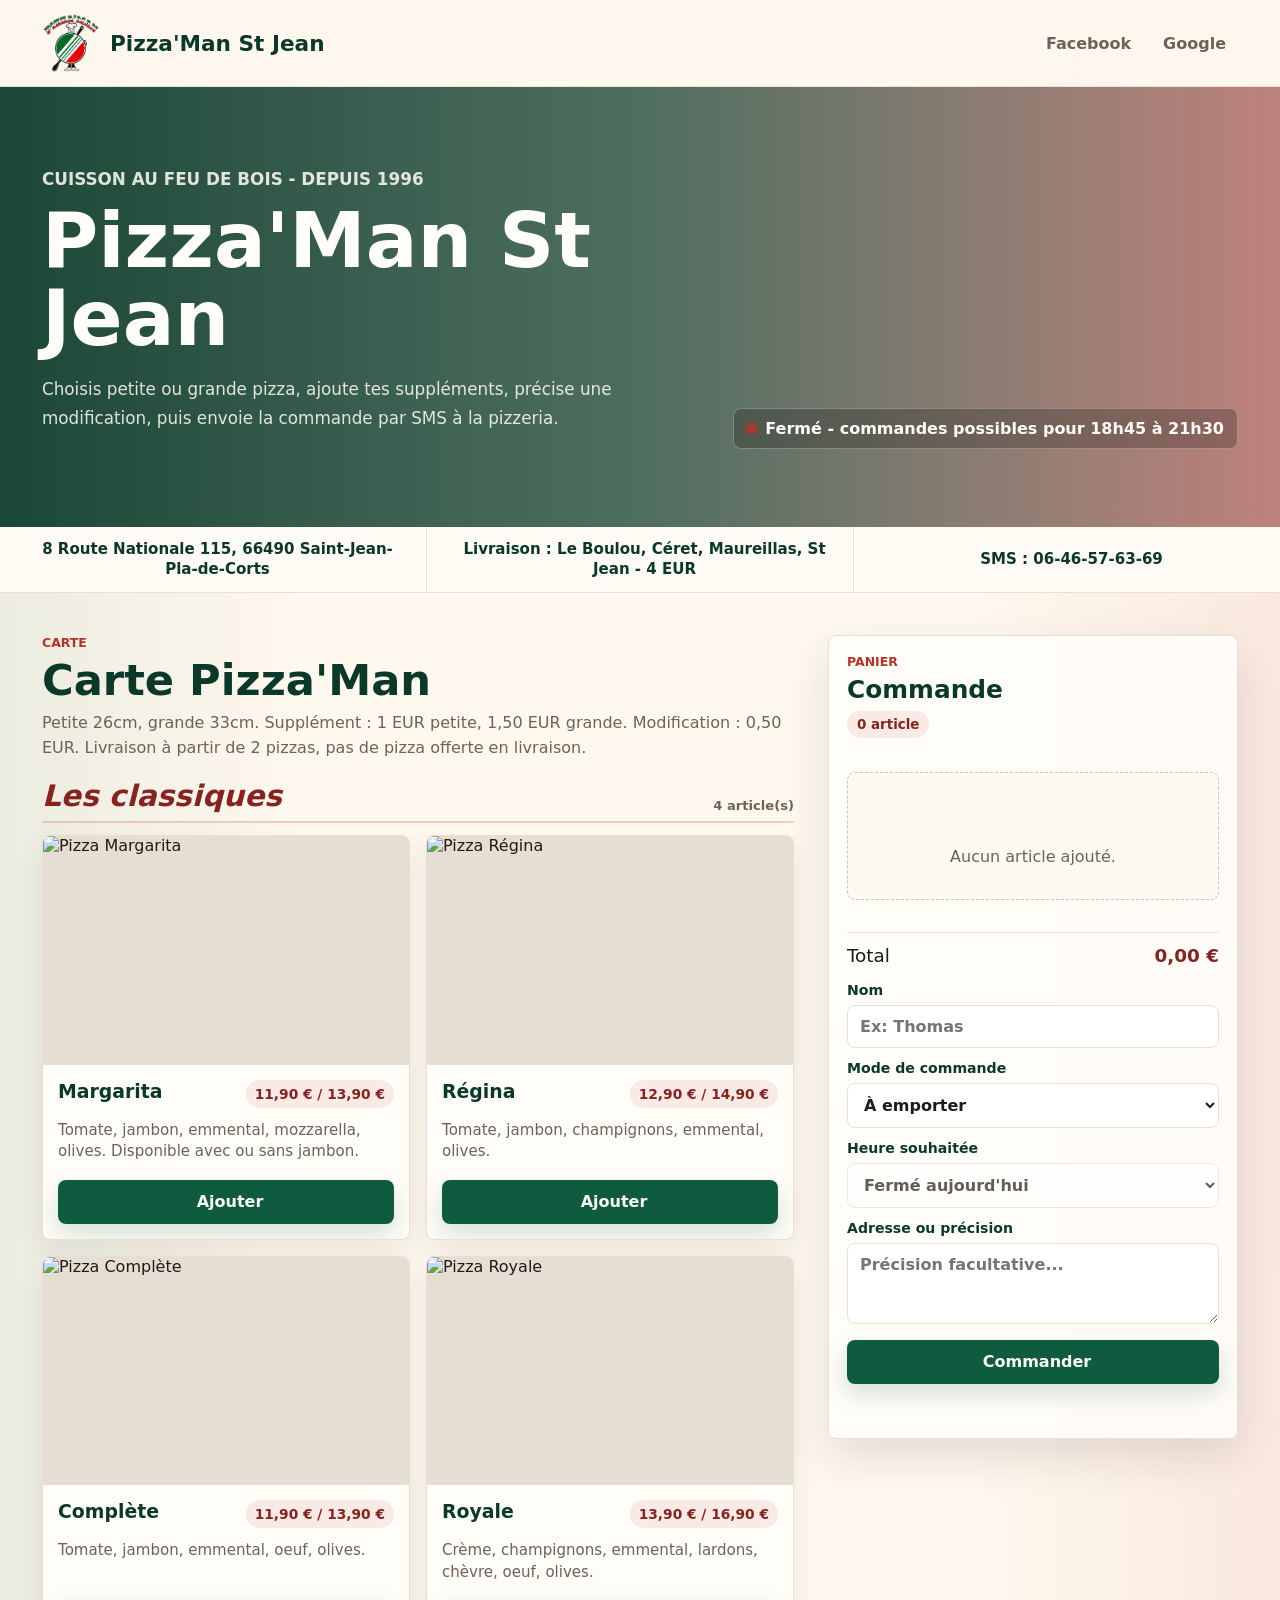
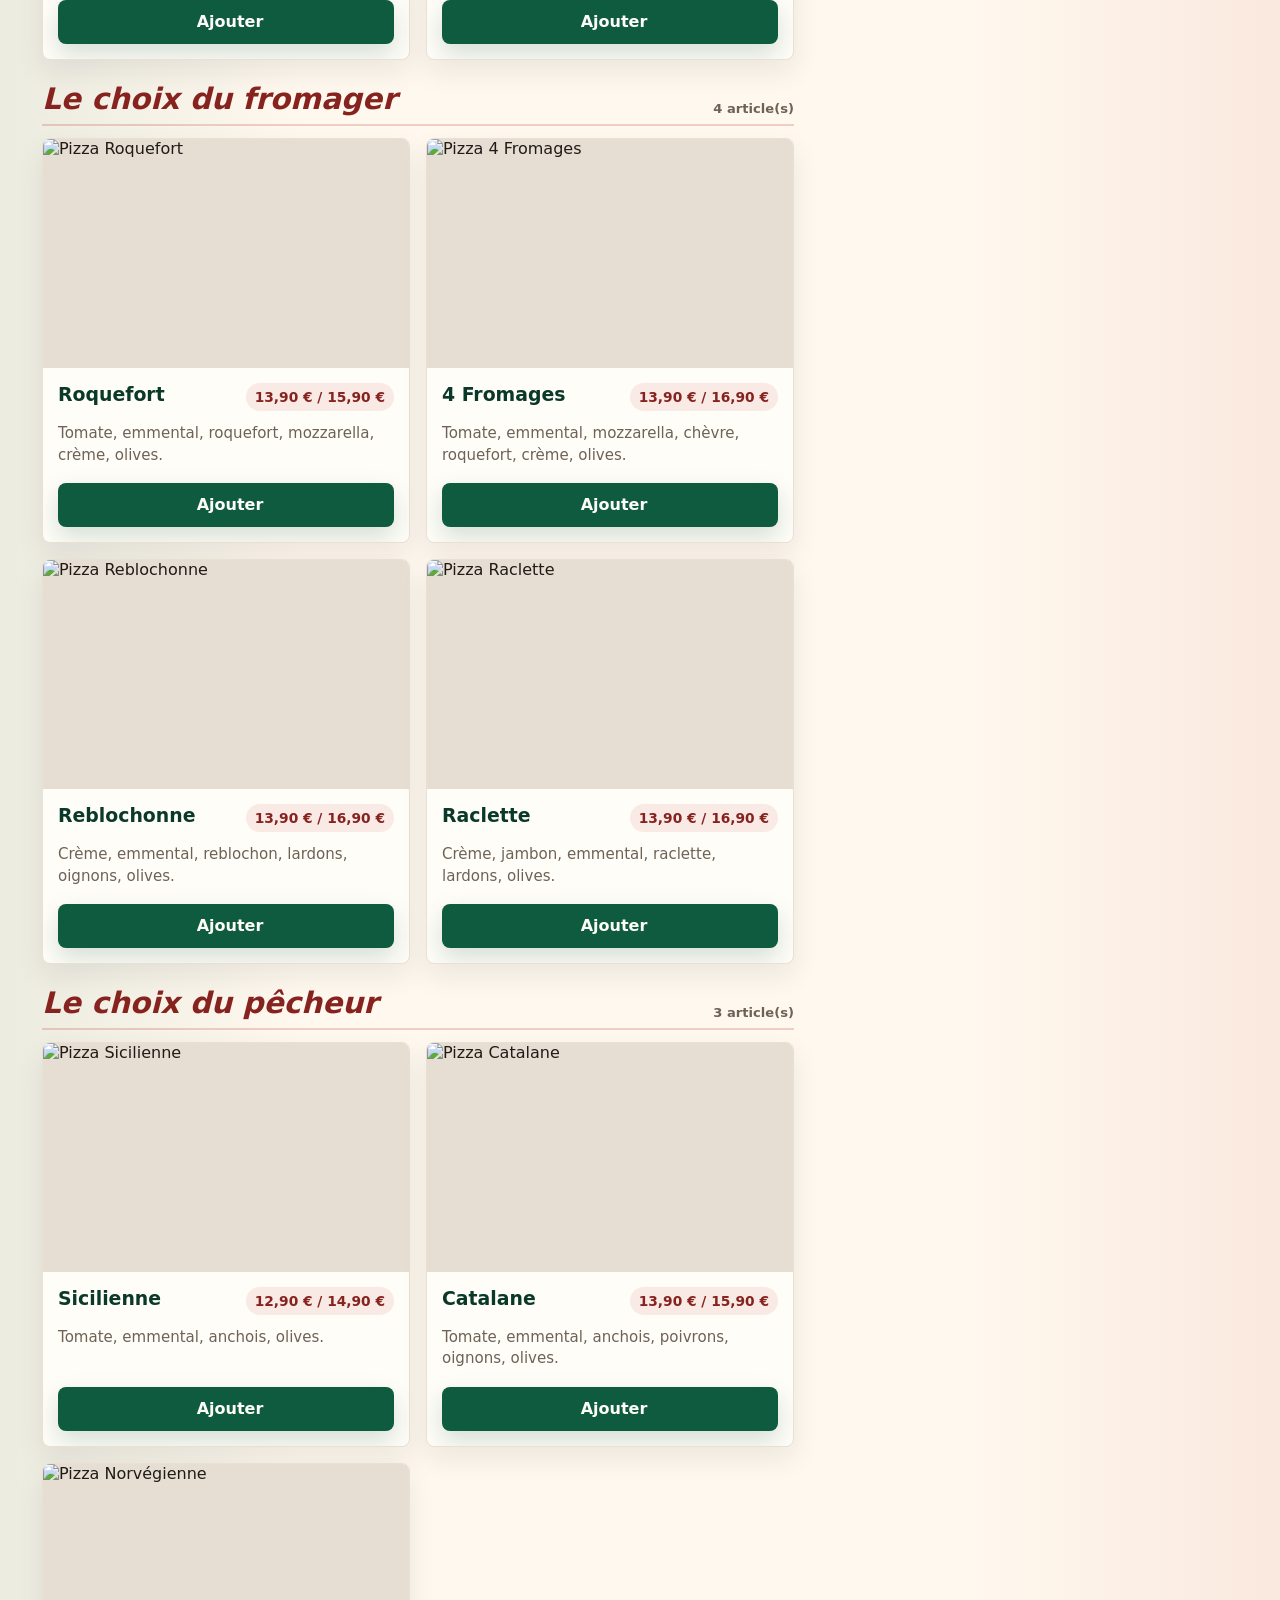
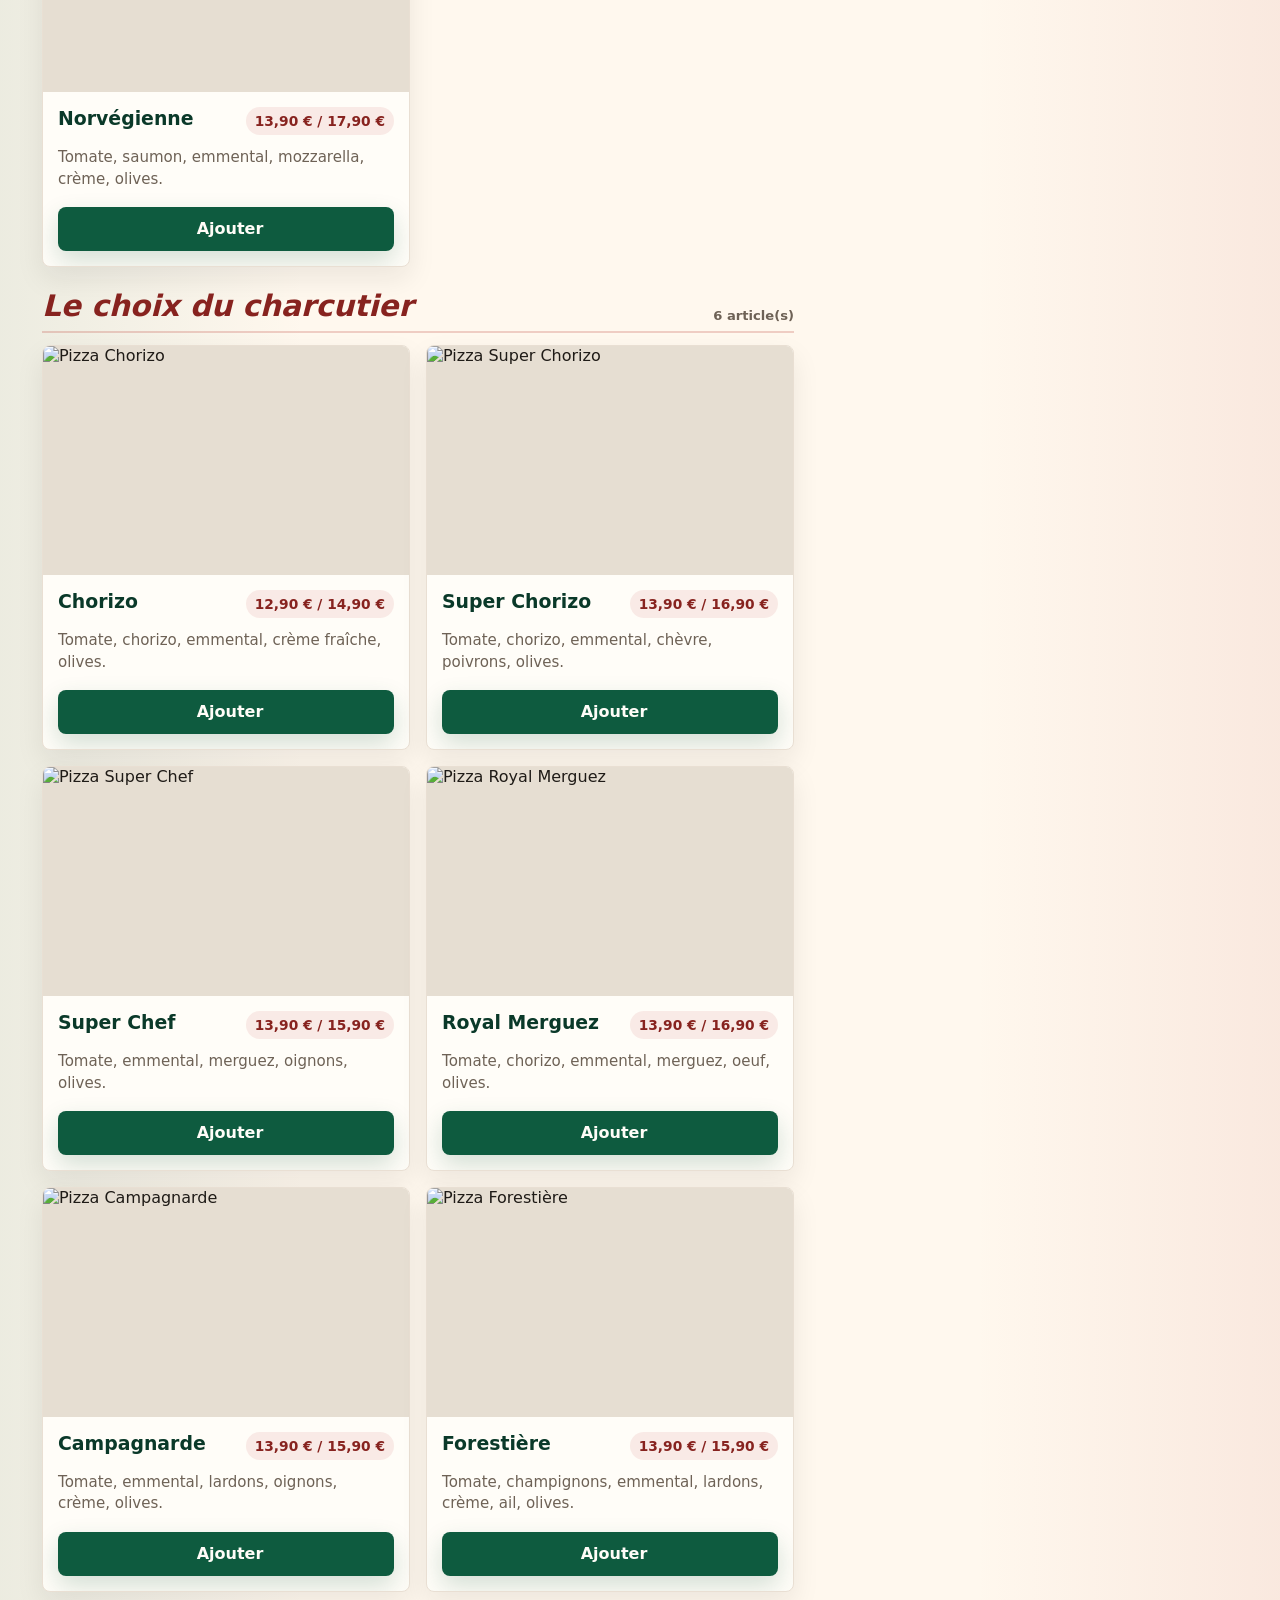
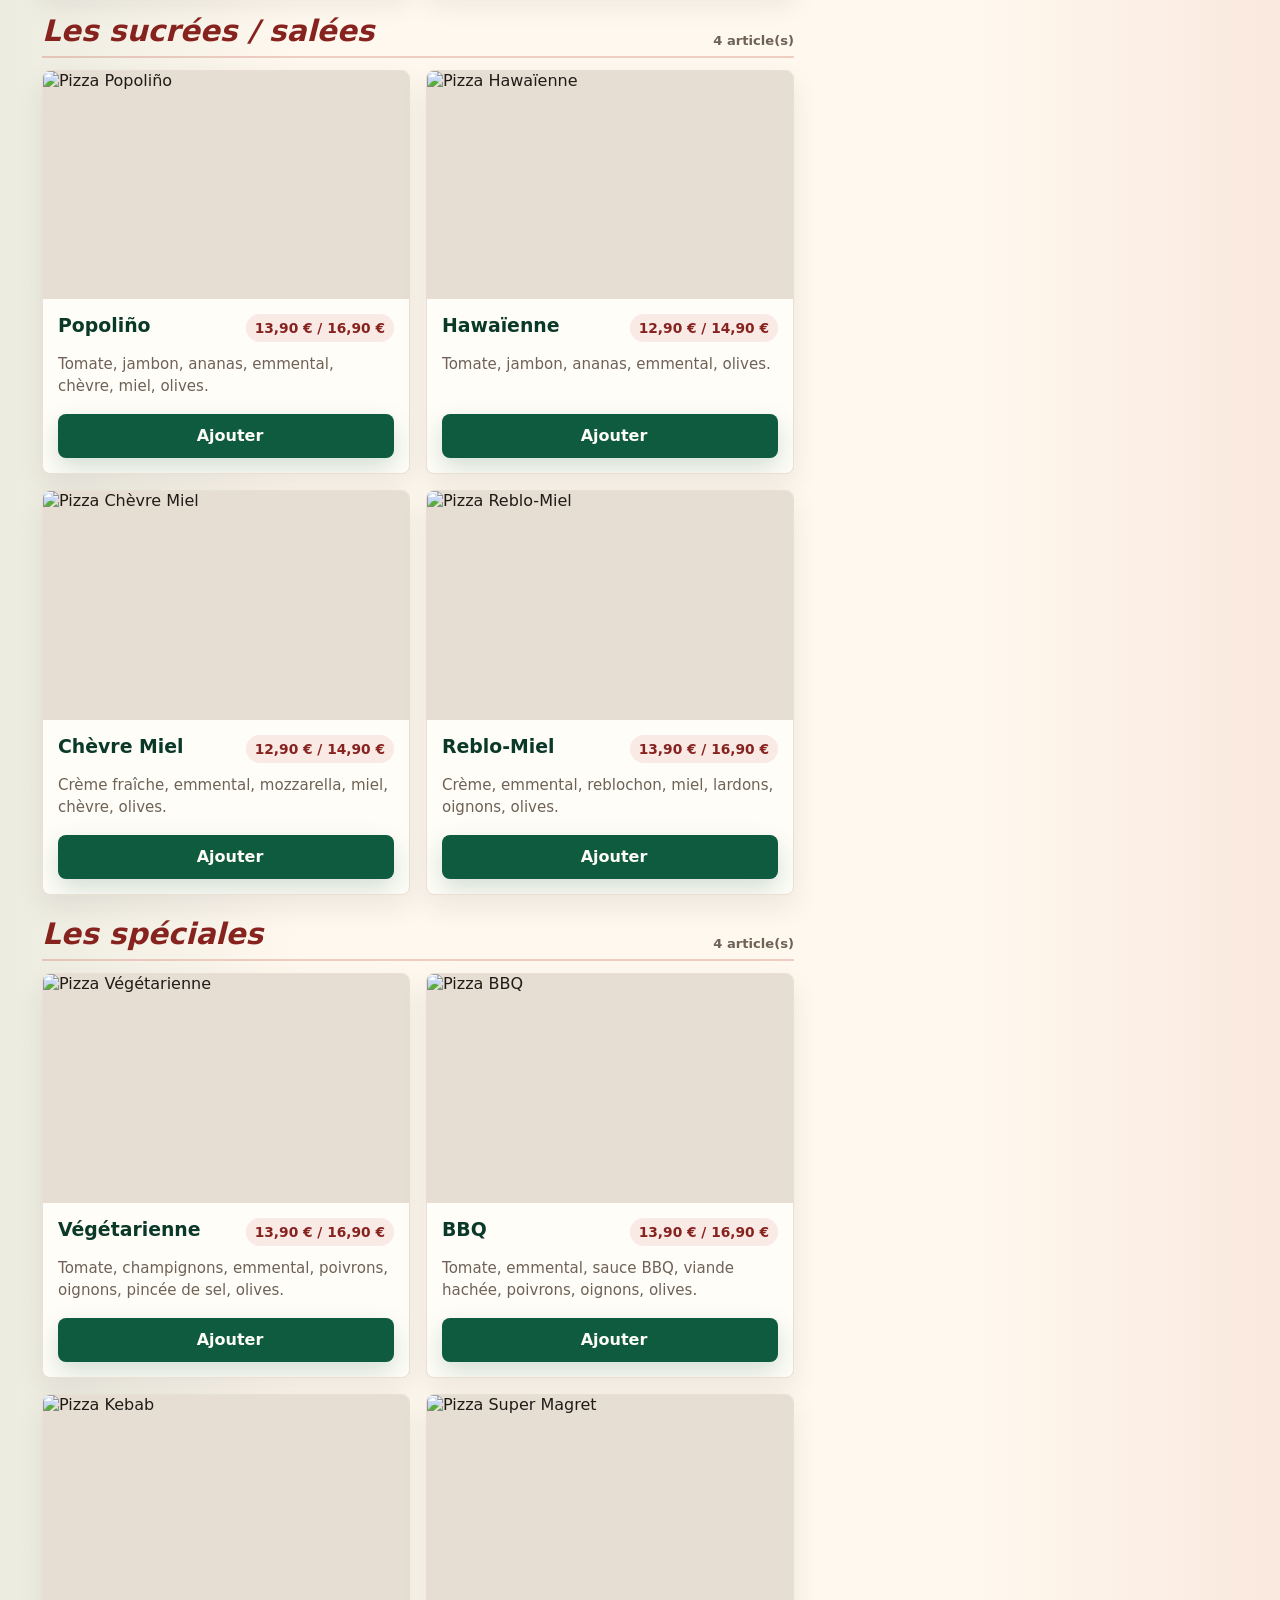
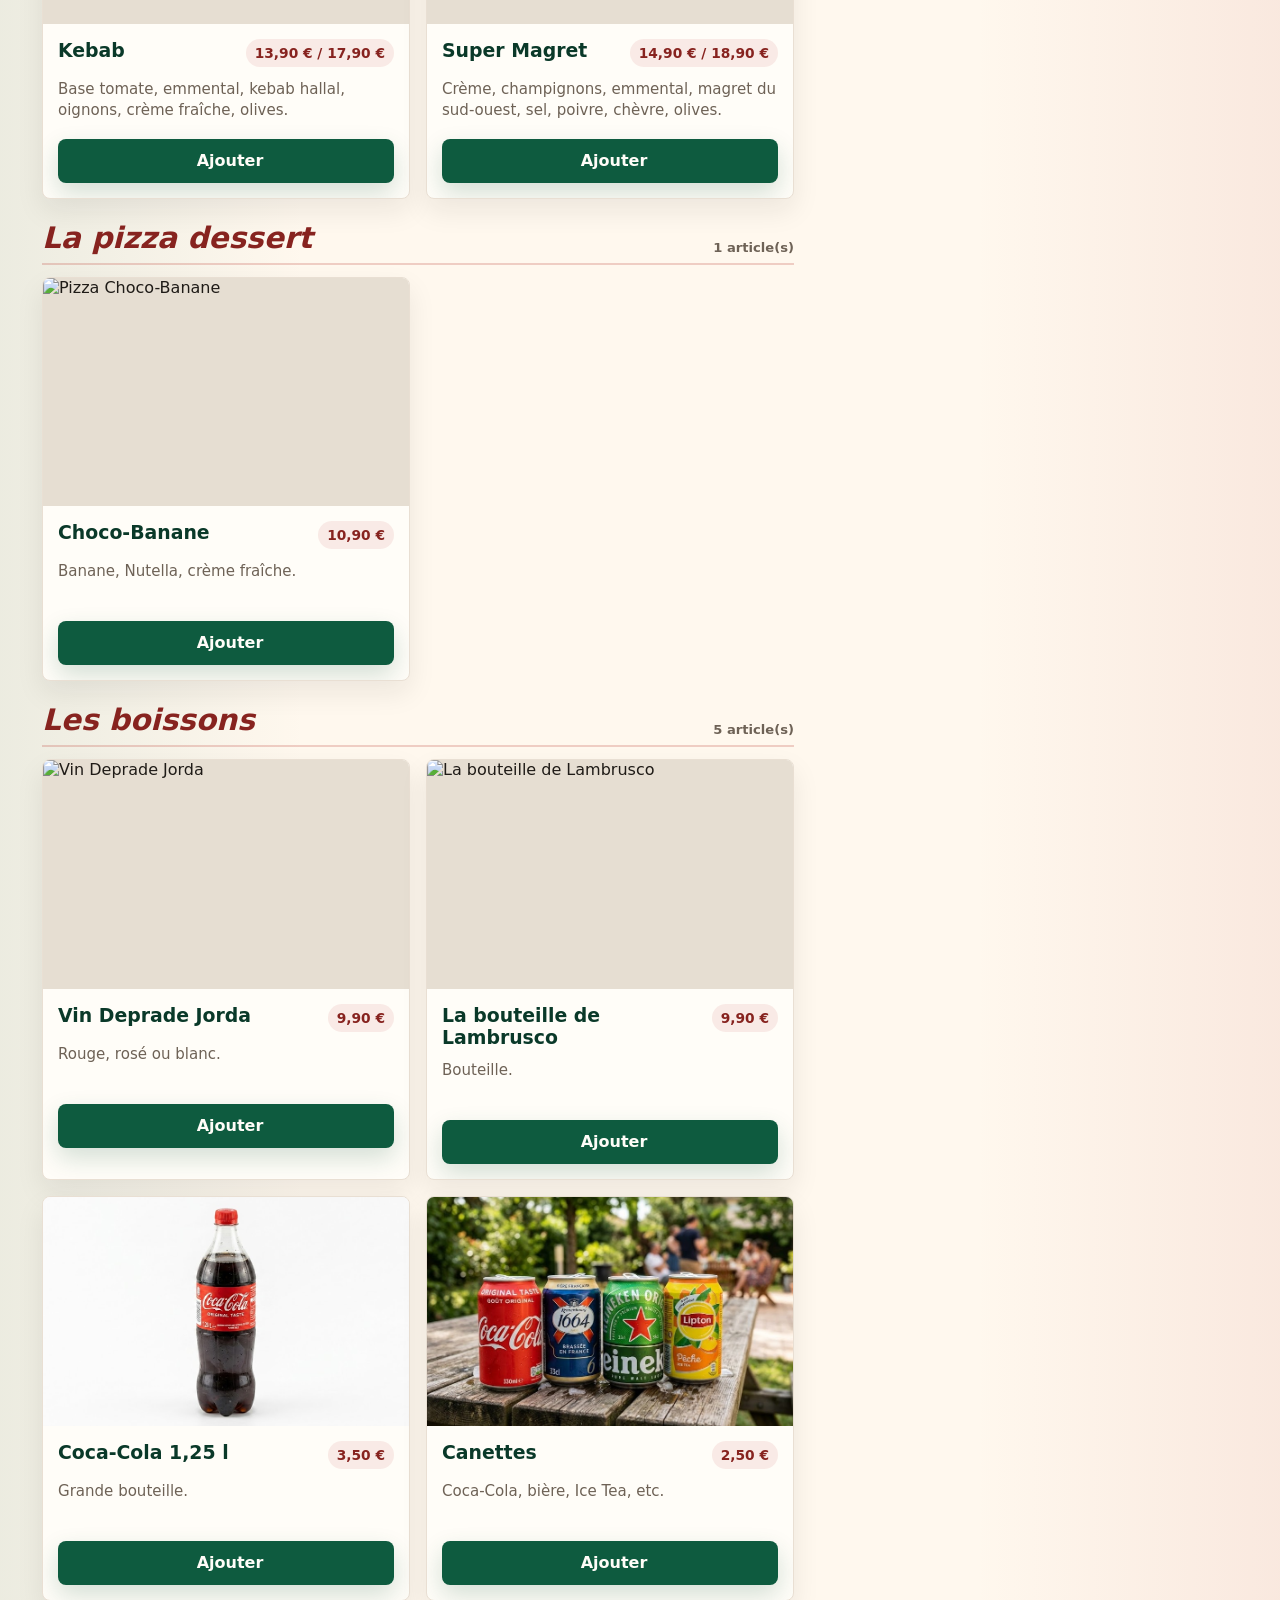
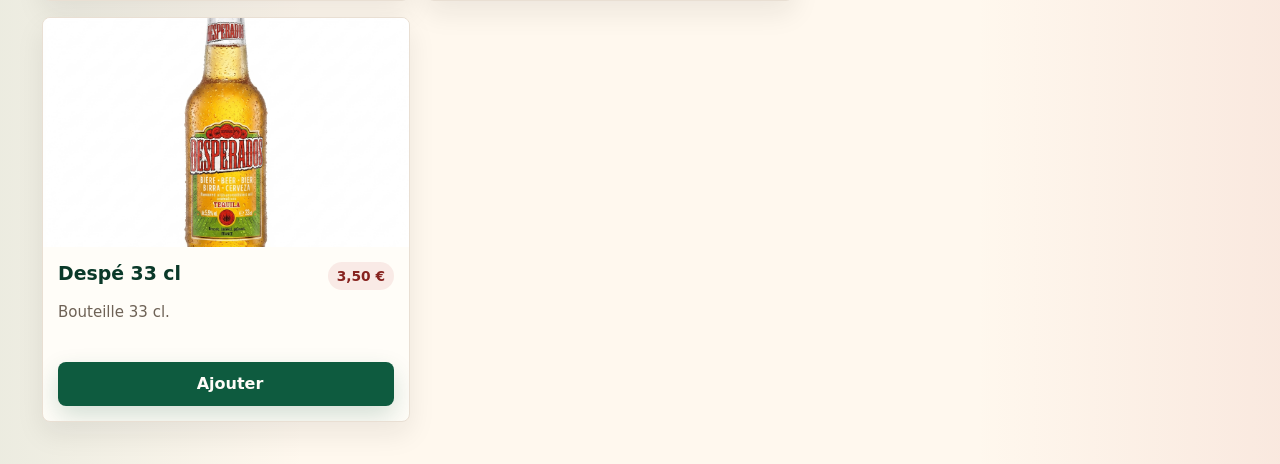
==== index.html @ d4666de8 "bug" ====
<!doctype html>
<html lang="fr">
  <head>
    <meta charset="utf-8" />
    <meta name="viewport" content="width=device-width, initial-scale=1, viewport-fit=cover" />
    <title>Pizza'Man St Jean - Commander</title>
    <meta
      name="description"
      content="Composez votre commande Pizza'Man, choisissez vos pizzas, ajoutez des suppléments et envoyez la commande à la pizzeria."
    />
    <link rel="icon" href="assets/favicon.png" type="image/png" />
    <link rel="stylesheet" href="styles.css" />
  </head>
  <body>
    <header class="site-header">
      <a class="brand" href="index.html" aria-label="Pizza'Man accueil">
        <img src="assets/pizzaman-logo-clean.png" alt="" />
        <span>Pizza'Man St Jean</span>
      </a>
      <nav class="top-nav" aria-label="Navigation principale">
        <a href="https://www.facebook.com/pizzaman.stjean/?ref=page_internal" target="_blank" rel="noreferrer">Facebook</a>
        <a href="https://share.google/MiNwfMVDMd9wwK8vd" target="_blank" rel="noreferrer">Google</a>
      </nav>
    </header>

    <main>
      <section class="intro-band" aria-labelledby="page-title">
        <div class="intro-copy">
          <p class="kicker">Cuisson au feu de bois - Depuis 1996</p>
          <h1 id="page-title">Pizza'Man St Jean</h1>
          <p>
            Choisis petite ou grande pizza, ajoute tes suppléments, précise une
            modification, puis envoie la commande par SMS à la pizzeria.
          </p>
        </div>
        <div class="intro-status" id="opening-status" aria-label="Statut pizzeria">
          <span class="status-dot"></span>
          <span id="opening-status-label">Mardi au samedi - 18h45 à 21h30</span>
        </div>
      </section>

      <section class="business-strip" aria-label="Informations Pizza'Man">
        <div>
          <i data-lucide="map-pin" aria-hidden="true"></i>
          <span>8 Route Nationale 115, 66490 Saint-Jean-Pla-de-Corts</span>
        </div>
        <div>
          <i data-lucide="truck" aria-hidden="true"></i>
          <span>Livraison : Le Boulou, Céret, Maureillas, St Jean - 4 EUR</span>
        </div>
        <a href="sms:+33646576369">
          <i data-lucide="message-square" aria-hidden="true"></i>
          <span>SMS : 06-46-57-63-69</span>
        </a>
      </section>

      <section class="order-layout">
        <div class="menu-column">
          <div class="section-heading" id="carte">
            <p class="kicker">Carte</p>
            <h2>Carte Pizza'Man</h2>
            <p class="section-note">
              Petite 26cm, grande 33cm. Supplément : 1 EUR petite, 1,50 EUR grande.
              Modification : 0,50 EUR. Livraison à partir de 2 pizzas, pas de pizza
              offerte en livraison.
            </p>
          </div>
          <div class="menu-grid" id="menu-grid"></div>
        </div>

        <aside class="cart-panel" id="commande" aria-labelledby="cart-title">
          <div class="section-heading compact">
            <p class="kicker">Panier</p>
            <h2 id="cart-title">Commande</h2>
            <p class="cart-count-badge" id="cart-count">0 article</p>
          </div>

          <div class="empty-cart" id="empty-cart">
            <i data-lucide="shopping-basket" aria-hidden="true"></i>
            <p>Aucun article ajouté.</p>
          </div>

          <div class="cart-items" id="cart-items"></div>

          <div class="cart-subtotals" id="cart-subtotals" aria-live="polite"></div>

          <div class="cart-total" aria-live="polite">
            <span>Total</span>
            <strong id="cart-total">0,00 EUR</strong>
          </div>

          <form class="customer-form" id="customer-form">
            <label>
              Nom
              <input name="name" autocomplete="name" placeholder="Ex: Thomas" required />
            </label>
            <label>
              Mode de commande
              <select name="mode" required>
                <option value="À emporter">À emporter</option>
                <option value="Livraison">Livraison (+4 EUR)</option>
              </select>
            </label>
            <p class="option-note" id="delivery-minimum-warning" role="alert" hidden></p>
            <label>
              Heure souhaitée
              <select name="desiredTime" id="desired-time" required></select>
            </label>
            <label>
              Adresse ou précision
              <textarea
                name="address"
                id="address-field"
                rows="3"
                placeholder="Adresse, heure souhaitée, code porte..."
              ></textarea>
            </label>
          </form>

          <textarea id="message-output" rows="9" readonly hidden></textarea>

          <button class="primary-action full-width" id="order-button" type="button">
            <i data-lucide="send" aria-hidden="true"></i>
            Commander
          </button>

          <p class="form-note" id="client-feedback" role="status" aria-live="polite"></p>
        </aside>
      </section>
    </main>

    <dialog class="confirm-dialog" id="confirm-dialog" aria-labelledby="confirm-title">
      <div class="confirm-card">
        <div class="confirm-icon">
          <i data-lucide="send" aria-hidden="true"></i>
        </div>
        <h2 id="confirm-title">Confirme ta commande</h2>
        <p>
          Ton appli SMS va s'ouvrir avec le message de commande prêt à envoyer.
          <strong>La commande ne sera prise en compte qu'une fois le SMS envoyé à la pizzeria.</strong>
        </p>
        <div class="confirm-actions">
          <button class="secondary-action" id="confirm-cancel" type="button">Annuler</button>
          <button class="primary-action" id="confirm-send" type="button">
            <i data-lucide="send" aria-hidden="true"></i>
            Ouvrir le SMS
          </button>
        </div>
      </div>
    </dialog>

    <div class="bottom-bar" id="bottom-bar" aria-label="Actions panier">
      <button class="bottom-bar-cart" id="bottom-bar-cart" type="button">
        <i data-lucide="shopping-cart" aria-hidden="true"></i>
        <span class="bottom-bar-count is-empty" id="bottom-bar-count">0</span>
        <span class="bottom-bar-total" id="bottom-bar-total">0,00 €</span>
      </button>
      <button class="bottom-bar-order" id="bottom-bar-order" type="button" disabled>
        <i data-lucide="send" aria-hidden="true"></i>
        Commander
      </button>
    </div>

    <dialog class="pizza-dialog" id="pizza-dialog">
      <form method="dialog" class="dialog-card" id="pizza-form">
        <button class="icon-button close-dialog" aria-label="Fermer" type="button">
          <i data-lucide="x" aria-hidden="true"></i>
        </button>
        <div class="dialog-media">
          <img id="dialog-image" alt="" />
        </div>
        <div class="dialog-content">
          <p class="kicker">Personnalisation</p>
          <h2 id="dialog-title"></h2>
          <p id="dialog-description"></p>

          <fieldset class="segmented-field">
            <legend>Taille</legend>
            <div class="segmented-control" id="size-control"></div>
          </fieldset>

          <details class="extras-details" id="extras-details">
            <summary id="extras-toggle">
              <span class="extras-toggle-label">Suppléments</span>
              <span class="extras-toggle-count">Aucun</span>
              <i data-lucide="chevron-down" aria-hidden="true" class="extras-chevron"></i>
            </summary>
            <div class="extras-grid" id="extras-grid"></div>
            <p class="option-note">Le prix dépend de la taille sélectionnée.</p>
          </details>

          <label>
            Modification
            <textarea
              id="modification-input"
              rows="3"
              placeholder="Ex: sans olives, moins de fromage..."
            ></textarea>
            <span class="option-note">Toute modification ajoute 0,50 EUR par pizza.</span>
          </label>

          <div class="quantity-row">
            <span>Quantité</span>
            <div class="stepper">
              <button type="button" id="qty-minus" aria-label="Retirer une pizza">
                <i data-lucide="minus" aria-hidden="true"></i>
              </button>
              <strong id="quantity-value">1</strong>
              <button type="button" id="qty-plus" aria-label="Ajouter une pizza">
                <i data-lucide="plus" aria-hidden="true"></i>
              </button>
            </div>
          </div>

          <button class="primary-action full-width" id="add-to-cart" type="submit">
            Ajouter - <span id="dialog-price">0,00 EUR</span>
          </button>
        </div>
      </form>
    </dialog>

    <script src="https://unpkg.com/lucide@latest/dist/umd/lucide.min.js"></script>
    <script src="js/shared.js"></script>
    <script src="js/client.js"></script>
  </body>
</html>
---- styles.css ----
:root {
  --green: #0e5b3f;
  --green-dark: #0a3929;
  --red: #b8322b;
  --red-dark: #87231f;
  --cream: #fff8ee;
  --paper: #fffdf8;
  --ink: #1f1b17;
  --muted: #6e6256;
  --line: #e9dfd3;
  --shadow: 0 18px 45px rgba(31, 27, 23, 0.12);
}

* {
  box-sizing: border-box;
}

[hidden] {
  display: none !important;
}

html {
  scroll-behavior: smooth;
  scroll-padding-top: 90px;
  overflow-x: hidden;
}

body {
  margin: 0;
  min-height: 100vh;
  overflow-x: hidden;
  color: var(--ink);
  font-family:
    Inter, ui-sans-serif, system-ui, -apple-system, BlinkMacSystemFont, "Segoe UI",
    sans-serif;
  background:
    linear-gradient(90deg, rgba(14, 91, 63, 0.08), transparent 24%, transparent 76%, rgba(184, 50, 43, 0.08)),
    var(--cream);
}

img {
  display: block;
  max-width: 100%;
}

button,
input,
select,
textarea {
  font: inherit;
}

button,
a {
  -webkit-tap-highlight-color: transparent;
}

button {
  cursor: pointer;
}

a {
  color: inherit;
  text-decoration: none;
}

.site-header {
  position: sticky;
  top: 0;
  z-index: 20;
  display: flex;
  align-items: center;
  justify-content: space-between;
  gap: 18px;
  padding: 14px clamp(16px, 4vw, 42px);
  border-bottom: 1px solid rgba(233, 223, 211, 0.9);
  background: rgba(255, 248, 238, 0.92);
  backdrop-filter: blur(14px);
}

.brand {
  display: inline-flex;
  align-items: center;
  gap: 10px;
  min-width: 0;
  color: var(--green-dark);
  font-size: clamp(1.1rem, 2vw, 1.35rem);
  font-weight: 850;
}

.brand img {
  width: 58px;
  height: 58px;
  flex: 0 0 auto;
  object-fit: contain;
}

.top-nav {
  display: flex;
  align-items: center;
  gap: 8px;
  color: var(--muted);
  font-weight: 700;
}

.top-nav a {
  border-radius: 8px;
  padding: 10px 12px;
}

.top-nav a:hover,
.top-nav a:focus-visible {
  color: var(--green-dark);
  background: rgba(14, 91, 63, 0.08);
  outline: none;
}

.intro-band {
  display: grid;
  grid-template-columns: minmax(0, 1fr) auto;
  align-items: end;
  gap: 24px;
  min-height: 250px;
  padding: clamp(30px, 7vw, 78px) clamp(16px, 4vw, 42px);
  color: #fffdf8;
  background:
    linear-gradient(90deg, rgba(10, 57, 41, 0.92), rgba(10, 57, 41, 0.72), rgba(135, 35, 31, 0.52)),
    url("https://images.unsplash.com/photo-1513104890138-7c749659a591?auto=format&fit=crop&w=1800&q=80")
      center / cover;
}

.intro-copy {
  max-width: 720px;
}

.kicker {
  margin: 0 0 8px;
  color: var(--red);
  font-size: 0.78rem;
  font-weight: 850;
  letter-spacing: 0;
  text-transform: uppercase;
}

.intro-band .kicker,
.intro-band p {
  color: rgba(255, 253, 248, 0.86);
}

.intro-band h1 {
  margin: 0;
  max-width: 680px;
  font-size: clamp(2.1rem, 6vw, 4.9rem);
  line-height: 1.02;
  letter-spacing: 0;
}

.intro-band p {
  max-width: 610px;
  font-size: 1.05rem;
  line-height: 1.7;
}

.intro-status {
  display: inline-flex;
  align-items: center;
  gap: 9px;
  width: max-content;
  padding: 10px 13px;
  border: 1px solid rgba(255, 255, 255, 0.28);
  border-radius: 8px;
  color: #fffdf8;
  background: rgba(31, 27, 23, 0.28);
  font-weight: 800;
}

.business-strip {
  display: grid;
  grid-template-columns: repeat(3, minmax(0, 1fr));
  gap: 1px;
  border-bottom: 1px solid var(--line);
  background: var(--line);
}

.business-strip div,
.business-strip a {
  display: flex;
  align-items: center;
  justify-content: center;
  gap: 9px;
  min-height: 62px;
  padding: 12px clamp(14px, 3vw, 26px);
  color: var(--green-dark);
  background: rgba(255, 253, 248, 0.94);
  font-size: 0.94rem;
  font-weight: 800;
  line-height: 1.35;
  text-align: center;
}

.business-strip svg {
  flex: 0 0 auto;
  color: var(--red);
}

.status-dot {
  width: 9px;
  height: 9px;
  border-radius: 999px;
  background: #45d483;
  box-shadow: 0 0 0 5px rgba(69, 212, 131, 0.17);
}

.intro-status.is-closed .status-dot {
  background: var(--red);
  box-shadow: 0 0 0 5px rgba(184, 50, 43, 0.18);
}

.intro-status.is-open .status-dot {
  background: #45d483;
  box-shadow: 0 0 0 5px rgba(69, 212, 131, 0.17);
}

.order-layout {
  display: grid;
  grid-template-columns: minmax(0, 1fr) minmax(330px, 410px);
  gap: clamp(18px, 3vw, 34px);
  width: min(1440px, 100%);
  margin: 0 auto;
  padding: clamp(20px, 4vw, 42px);
}

.section-heading {
  margin-bottom: 18px;
}

.section-heading h2,
.import-panel h2 {
  margin: 0;
  color: var(--green-dark);
  font-size: clamp(1.8rem, 4vw, 2.7rem);
  line-height: 1.06;
  letter-spacing: 0;
}

.section-heading.compact h2 {
  font-size: 1.55rem;
}

.cart-count-badge {
  display: inline-flex;
  width: max-content;
  margin: 8px 0 0;
  border-radius: 999px;
  padding: 6px 10px;
  color: var(--red-dark);
  background: rgba(184, 50, 43, 0.09);
  font-size: 0.84rem;
  font-weight: 850;
}

.section-note {
  max-width: 820px;
  margin: 8px 0 0;
  color: var(--muted);
  line-height: 1.55;
}

.menu-grid {
  display: grid;
  gap: 22px;
}

.menu-category {
  display: grid;
  gap: 12px;
}

.menu-category-heading {
  display: flex;
  flex-wrap: wrap;
  align-items: end;
  justify-content: space-between;
  gap: 8px 14px;
  border-bottom: 2px solid rgba(184, 50, 43, 0.22);
  padding-bottom: 8px;
}

.menu-category-heading h3 {
  margin: 0;
  color: var(--red-dark);
  font-size: clamp(1.28rem, 3vw, 1.85rem);
  font-style: italic;
  letter-spacing: 0;
}

.menu-category-heading span {
  flex: 0 0 auto;
  color: var(--muted);
  font-size: 0.82rem;
  font-weight: 850;
}

.category-grid {
  display: grid;
  grid-template-columns: repeat(2, minmax(0, 1fr));
  gap: 16px;
}

.pizza-card {
  min-width: 0;
  overflow: hidden;
  border: 1px solid var(--line);
  border-radius: 8px;
  background: var(--paper);
  box-shadow: 0 12px 28px rgba(31, 27, 23, 0.08);
}

.menu-column {
  min-width: 0;
}

.pizza-card img {
  width: 100%;
  aspect-ratio: 16 / 10;
  object-fit: cover;
  background: #e6ded2;
}

.pizza-card-body {
  display: grid;
  gap: 12px;
  min-width: 0;
  padding: 15px;
}

.pizza-card-body p,
.pizza-card-body h3 {
  overflow-wrap: anywhere;
}

.pizza-card-title {
  display: flex;
  align-items: start;
  justify-content: space-between;
  gap: 12px;
}

.pizza-card h3 {
  margin: 0;
  color: var(--green-dark);
  font-size: 1.18rem;
  letter-spacing: 0;
}

.price-pill {
  flex: 0 0 auto;
  border-radius: 999px;
  padding: 6px 9px;
  color: var(--red-dark);
  background: rgba(184, 50, 43, 0.09);
  font-size: 0.86rem;
  font-weight: 850;
  white-space: nowrap;
}

.pizza-card p {
  margin: 0;
  min-height: 48px;
  color: var(--muted);
  font-size: 0.94rem;
  line-height: 1.45;
}

.pizza-actions {
  display: grid;
  grid-template-columns: 46px 1fr;
  gap: 9px;
}

.pizza-actions.single-action {
  grid-template-columns: 1fr;
}

.icon-button,
.primary-action,
.secondary-action {
  display: inline-flex;
  align-items: center;
  justify-content: center;
  gap: 8px;
  min-height: 44px;
  border-radius: 8px;
  border: 0;
  font-weight: 850;
  line-height: 1;
}

.icon-button {
  width: 46px;
  color: var(--green-dark);
  background: rgba(14, 91, 63, 0.09);
}

.icon-button:hover,
.icon-button:focus-visible {
  background: rgba(14, 91, 63, 0.16);
  outline: none;
}

.primary-action {
  min-width: 0;
  padding: 0 14px;
  color: #fffdf8;
  background: var(--green);
  box-shadow: 0 10px 24px rgba(14, 91, 63, 0.18);
}

.primary-action:hover,
.primary-action:focus-visible {
  background: var(--green-dark);
  outline: none;
}

.secondary-action {
  min-width: 0;
  padding: 0 14px;
  border: 1px solid var(--line);
  color: var(--green-dark);
  background: #fff;
}

.secondary-action:hover,
.secondary-action:focus-visible {
  border-color: rgba(14, 91, 63, 0.28);
  background: rgba(14, 91, 63, 0.07);
  outline: none;
}

.cart-panel {
  align-self: start;
  display: grid;
  gap: 16px;
  min-width: 0;
  padding: 18px;
  border: 1px solid var(--line);
  border-radius: 8px;
  background: rgba(255, 253, 248, 0.96);
  box-shadow: var(--shadow);
}

.cart-item p strong {
  color: var(--ink);
}

.empty-cart {
  display: grid;
  place-items: center;
  gap: 9px;
  min-height: 128px;
  border: 1px dashed rgba(110, 98, 86, 0.36);
  border-radius: 8px;
  color: var(--muted);
  text-align: center;
  background: rgba(255, 248, 238, 0.62);
}

.empty-cart svg {
  color: var(--red);
}

.cart-items {
  display: grid;
  gap: 10px;
  min-width: 0;
}

.cart-item {
  display: grid;
  gap: 6px;
  min-width: 0;
  padding: 10px 12px;
  border: 1px solid var(--line);
  border-radius: 8px;
  background: #fff;
}

.cart-item-header {
  display: flex;
  justify-content: space-between;
  gap: 12px;
  align-items: flex-start;
  min-width: 0;
}

.cart-item h3 {
  margin: 0;
  min-width: 0;
  color: var(--green-dark);
  font-size: 0.98rem;
  line-height: 1.25;
  overflow-wrap: anywhere;
}

.cart-item strong {
  flex: 0 0 auto;
  white-space: nowrap;
}

.cart-item p {
  margin: 0;
  color: var(--muted);
  font-size: 0.84rem;
  line-height: 1.35;
  overflow-wrap: anywhere;
  word-break: break-word;
}

.cart-item-controls {
  display: flex;
  justify-content: space-between;
  align-items: center;
  gap: 8px;
  margin-top: 2px;
}

.cart-stepper {
  display: inline-flex;
  align-items: center;
  overflow: hidden;
  border: 1px solid var(--line);
  border-radius: 999px;
  background: rgba(14, 91, 63, 0.05);
}

.cart-stepper button {
  display: inline-grid;
  place-items: center;
  width: 36px;
  height: 36px;
  border: 0;
  color: var(--green-dark);
  background: transparent;
}

.cart-stepper button:hover,
.cart-stepper button:focus-visible {
  background: rgba(14, 91, 63, 0.12);
  outline: none;
}

.cart-stepper strong {
  min-width: 28px;
  text-align: center;
  font-size: 1rem;
  color: var(--green-dark);
}

.cart-item-icons {
  display: flex;
  gap: 4px;
}

.cart-item-icons .icon-button {
  min-height: 36px;
  width: 36px;
}

.cart-subtotals {
  display: grid;
  gap: 4px;
  padding-top: 12px;
  border-top: 1px solid var(--line);
}

.cart-subtotal-row {
  display: flex;
  justify-content: space-between;
  gap: 12px;
  color: var(--muted);
  font-size: 0.92rem;
}

.cart-subtotal-row strong {
  color: var(--ink);
  font-weight: 850;
}

.cart-total {
  display: flex;
  justify-content: space-between;
  gap: 12px;
  padding-top: 12px;
  border-top: 1px solid var(--line);
  font-size: 1.15rem;
}

.cart-total strong {
  color: var(--red-dark);
}

.customer-form,
.message-preview,
.dialog-content {
  display: grid;
  gap: 12px;
}

label,
fieldset legend,
.quantity-row span,
.message-preview label {
  color: var(--green-dark);
  font-size: 0.88rem;
  font-weight: 850;
}

label {
  display: grid;
  gap: 7px;
}

input,
select,
textarea {
  width: 100%;
  border: 1px solid var(--line);
  border-radius: 8px;
  padding: 11px 12px;
  font-size: 16px;
  color: var(--ink);
  background: #fff;
  outline: none;
}

textarea {
  resize: vertical;
}

input:focus,
select:focus,
textarea:focus {
  border-color: rgba(14, 91, 63, 0.55);
  box-shadow: 0 0 0 3px rgba(14, 91, 63, 0.12);
}

.message-preview textarea {
  color: var(--muted);
  font-size: 16px;
  line-height: 1.45;
  white-space: pre-wrap;
  word-break: break-word;
  overflow-wrap: anywhere;
}

.action-grid {
  display: grid;
  grid-template-columns: repeat(2, minmax(0, 1fr));
  gap: 9px;
}

.form-note {
  min-height: 20px;
  margin: 0;
  color: var(--muted);
  font-size: 0.86rem;
  line-height: 1.45;
}

.option-note {
  margin: 0;
  color: var(--muted);
  font-size: 0.82rem;
  font-weight: 700;
  line-height: 1.35;
}

.confirm-dialog {
  width: min(440px, calc(100vw - 26px));
  border: 0;
  border-radius: 12px;
  padding: 0;
  background: transparent;
}

.confirm-dialog::backdrop {
  background: rgba(31, 27, 23, 0.55);
  backdrop-filter: blur(3px);
}

.confirm-card {
  display: grid;
  gap: 12px;
  padding: 24px 22px 18px;
  border-radius: 12px;
  background: var(--paper);
  box-shadow: var(--shadow);
  text-align: center;
}

.confirm-icon {
  display: grid;
  place-items: center;
  width: 56px;
  height: 56px;
  margin: 0 auto 4px;
  border-radius: 999px;
  color: var(--green-dark);
  background: rgba(14, 91, 63, 0.12);
}

.confirm-card h2 {
  margin: 0;
  color: var(--green-dark);
  font-size: 1.3rem;
}

.confirm-card p {
  margin: 0;
  color: var(--muted);
  font-size: 0.95rem;
  line-height: 1.5;
}

.confirm-card p strong {
  color: var(--red-dark);
}

.confirm-actions {
  display: grid;
  grid-template-columns: 1fr 1.4fr;
  gap: 10px;
  margin-top: 8px;
}

.bottom-bar {
  position: fixed;
  left: 0;
  right: 0;
  bottom: 0;
  z-index: 18;
  display: grid;
  grid-template-columns: 1fr 1fr;
  gap: 8px;
  padding: 10px 12px calc(10px + env(safe-area-inset-bottom, 0px));
  background: rgba(255, 248, 238, 0.96);
  backdrop-filter: blur(10px);
  border-top: 1px solid var(--line);
  box-shadow: 0 -8px 24px rgba(31, 27, 23, 0.08);
}

.bottom-bar-cart,
.bottom-bar-order {
  display: inline-flex;
  align-items: center;
  justify-content: center;
  gap: 8px;
  min-height: 48px;
  border-radius: 8px;
  border: 0;
  font-size: 0.95rem;
  font-weight: 850;
  cursor: pointer;
}

.bottom-bar-cart {
  color: var(--green-dark);
  background: rgba(14, 91, 63, 0.1);
}

.bottom-bar-cart:hover,
.bottom-bar-cart:focus-visible {
  background: rgba(14, 91, 63, 0.18);
  outline: none;
}

.bottom-bar-order {
  color: #fffdf8;
  background: var(--green);
  box-shadow: 0 6px 16px rgba(14, 91, 63, 0.22);
}

.bottom-bar-order:hover:not([disabled]),
.bottom-bar-order:focus-visible:not([disabled]) {
  background: var(--green-dark);
  outline: none;
}

.bottom-bar-order[disabled] {
  color: var(--muted);
  background: rgba(110, 98, 86, 0.12);
  box-shadow: none;
  cursor: not-allowed;
}

.bottom-bar-count {
  display: inline-grid;
  place-items: center;
  min-width: 22px;
  height: 22px;
  padding: 0 6px;
  border-radius: 999px;
  background: var(--red);
  color: #fffdf8;
  font-size: 0.78rem;
  font-weight: 850;
}

.bottom-bar-count.is-empty {
  display: none;
}

.bottom-bar-total {
  margin-left: 2px;
}

.pizza-dialog {
  width: min(880px, calc(100vw - 26px));
  max-height: calc(100vh - 26px);
  border: 0;
  border-radius: 8px;
  padding: 0;
  background: transparent;
}

.pizza-dialog::backdrop {
  background: rgba(31, 27, 23, 0.48);
  backdrop-filter: blur(3px);
}

body:has(.pizza-dialog[open]) .bottom-bar,
body:has(.confirm-dialog[open]) .bottom-bar {
  visibility: hidden;
}

.dialog-card {
  position: relative;
  display: grid;
  grid-template-columns: 0.9fr 1.1fr;
  overflow: hidden;
  border-radius: 8px;
  background: var(--paper);
  box-shadow: var(--shadow);
}

.dialog-media img {
  width: 100%;
  height: 100%;
  min-height: 100%;
  object-fit: cover;
}

.close-dialog {
  position: absolute;
  top: 10px;
  right: 10px;
  z-index: 2;
  background: rgba(255, 253, 248, 0.92);
}

.dialog-content {
  max-height: calc(100vh - 26px);
  overflow: auto;
  padding: clamp(18px, 4vw, 30px);
}

.dialog-content h2 {
  margin: 0;
  color: var(--green-dark);
  font-size: clamp(1.65rem, 4vw, 2.35rem);
  line-height: 1.08;
}

.dialog-content p {
  margin: 0;
  color: var(--muted);
  line-height: 1.55;
}

fieldset {
  display: grid;
  gap: 10px;
  min-width: 0;
  margin: 0;
  border: 0;
  padding: 0;
}

.segmented-control {
  display: grid;
  grid-template-columns: repeat(2, minmax(0, 1fr));
  gap: 8px;
}

.segmented-control button,
.filter-button {
  min-height: 42px;
  border: 1px solid var(--line);
  border-radius: 8px;
  color: var(--green-dark);
  background: #fff;
  font-weight: 850;
}

.segmented-control button.active,
.filter-button.active {
  border-color: var(--green);
  color: #fffdf8;
  background: var(--green);
}

.extras-details {
  border: 1px solid var(--line);
  border-radius: 8px;
  background: #fff;
}

.extras-details > summary {
  display: flex;
  align-items: center;
  gap: 10px;
  cursor: pointer;
  padding: 12px 14px;
  color: var(--green-dark);
  font-weight: 850;
  list-style: none;
}

.extras-details > summary::-webkit-details-marker {
  display: none;
}

.extras-toggle-label {
  flex: 1 1 auto;
}

.extras-toggle-count {
  color: var(--red-dark);
  background: rgba(184, 50, 43, 0.09);
  border-radius: 999px;
  padding: 4px 10px;
  font-size: 0.82rem;
  font-weight: 850;
}

.extras-chevron {
  transition: transform 0.2s ease;
}

.extras-details[open] > summary .extras-chevron {
  transform: rotate(180deg);
}

.extras-details > .extras-grid,
.extras-details > .option-note {
  margin: 0 14px;
}

.extras-details > .extras-grid {
  margin-top: 4px;
}

.extras-details > .option-note {
  margin-top: 8px;
  margin-bottom: 14px;
}

.extras-grid {
  display: grid;
  grid-template-columns: repeat(auto-fit, minmax(140px, 1fr));
  gap: 8px;
}

.extra-option {
  display: flex;
  align-items: center;
  gap: 8px;
  min-height: 42px;
  border: 1px solid var(--line);
  border-radius: 8px;
  padding: 9px 10px;
  color: var(--ink);
  background: #fff;
  font-size: 0.92rem;
  font-weight: 750;
}

.extra-option input {
  width: 18px;
  height: 18px;
  accent-color: var(--green);
}

.extra-option.is-disabled {
  opacity: 0.52;
}

.quantity-row {
  display: flex;
  align-items: center;
  justify-content: space-between;
  gap: 14px;
}

.stepper {
  display: inline-flex;
  align-items: center;
  overflow: hidden;
  border: 1px solid var(--line);
  border-radius: 8px;
  background: #fff;
}

.stepper button {
  display: inline-grid;
  place-items: center;
  width: 42px;
  min-height: 42px;
  border: 0;
  color: var(--green-dark);
  background: transparent;
}

.stepper strong {
  min-width: 42px;
  text-align: center;
}

.full-width {
  width: 100%;
}

@media (max-width: 980px) {
  .intro-band,
  .order-layout,
  .business-strip {
    grid-template-columns: minmax(0, 1fr);
  }

  .dialog-card {
    grid-template-columns: minmax(0, 1fr);
    grid-template-rows: auto minmax(0, 1fr);
    max-height: calc(100vh - 26px);
  }

  .intro-status {
    justify-self: start;
  }

  .dialog-media img {
    max-height: 200px;
    min-height: 140px;
  }

  .dialog-content {
    max-height: none;
    padding: 18px;
  }
}

@media (max-width: 720px) {
  .site-header {
    align-items: flex-start;
    flex-direction: column;
    gap: 10px;
  }

  .brand img {
    width: 52px;
    height: 52px;
  }

  .top-nav {
    width: 100%;
    gap: 4px;
  }

  .top-nav a {
    flex: 0 0 auto;
    padding: 8px 10px;
  }

  .intro-band {
    min-height: 340px;
    align-content: end;
    padding: 30px 16px;
  }

  .intro-band h1 {
    font-size: clamp(1.8rem, 8vw, 2.4rem);
  }

  .intro-band p {
    font-size: 0.95rem;
  }

  .intro-status {
    width: 100%;
    max-width: 100%;
    white-space: normal;
    font-size: 0.85rem;
    line-height: 1.35;
  }

  .business-strip {
    grid-template-columns: minmax(0, 1fr);
  }

  .business-strip div,
  .business-strip a {
    min-height: 52px;
    padding: 10px 16px;
    font-size: 0.88rem;
    text-align: left;
  }

  .order-layout {
    padding-inline: 14px;
  }

  .category-grid,
  .extras-grid {
    grid-template-columns: minmax(0, 1fr);
  }

  .pizza-card p {
    min-height: 0;
  }
}

body {
  padding-bottom: calc(68px + env(safe-area-inset-bottom, 0px));
}

#order-button {
  display: none;
}

@media (min-width: 981px) {
  .bottom-bar {
    display: none;
  }

  #order-button {
    display: inline-flex;
  }

  body {
    padding-bottom: 0;
  }
}
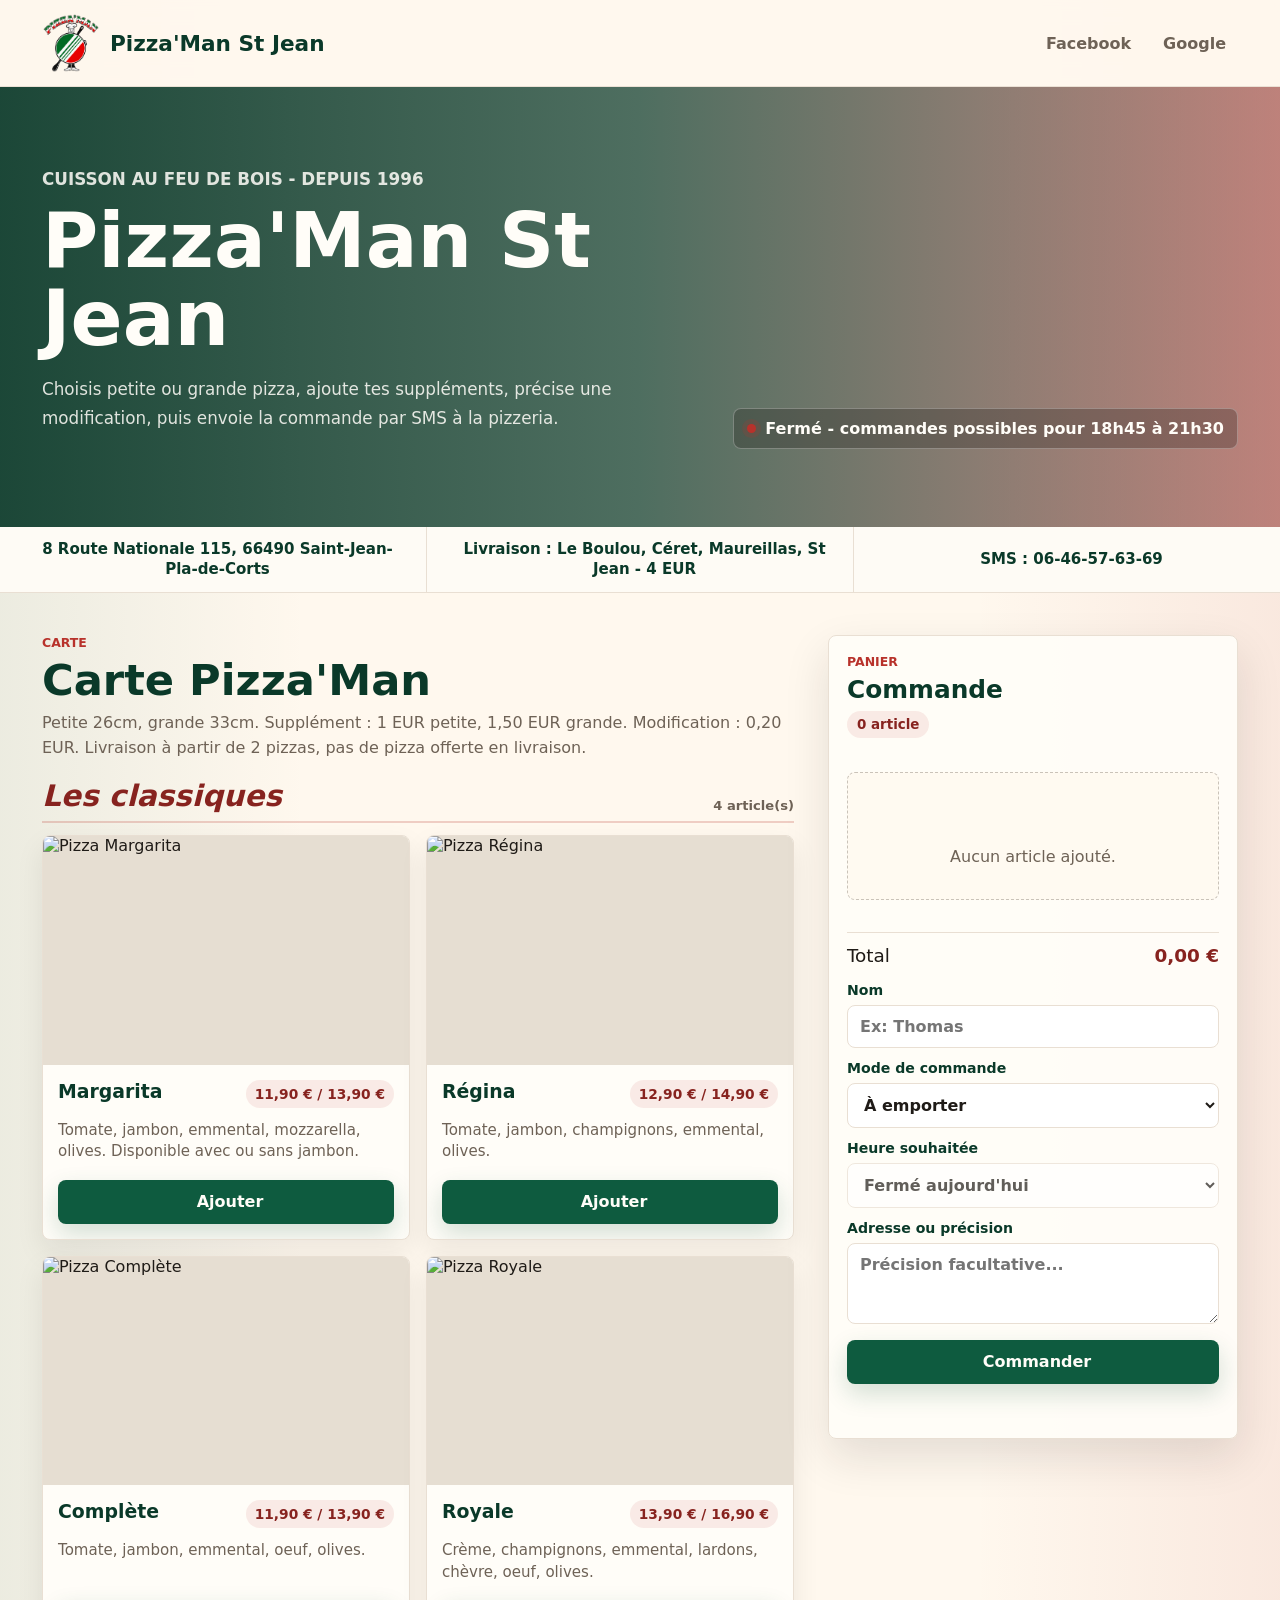
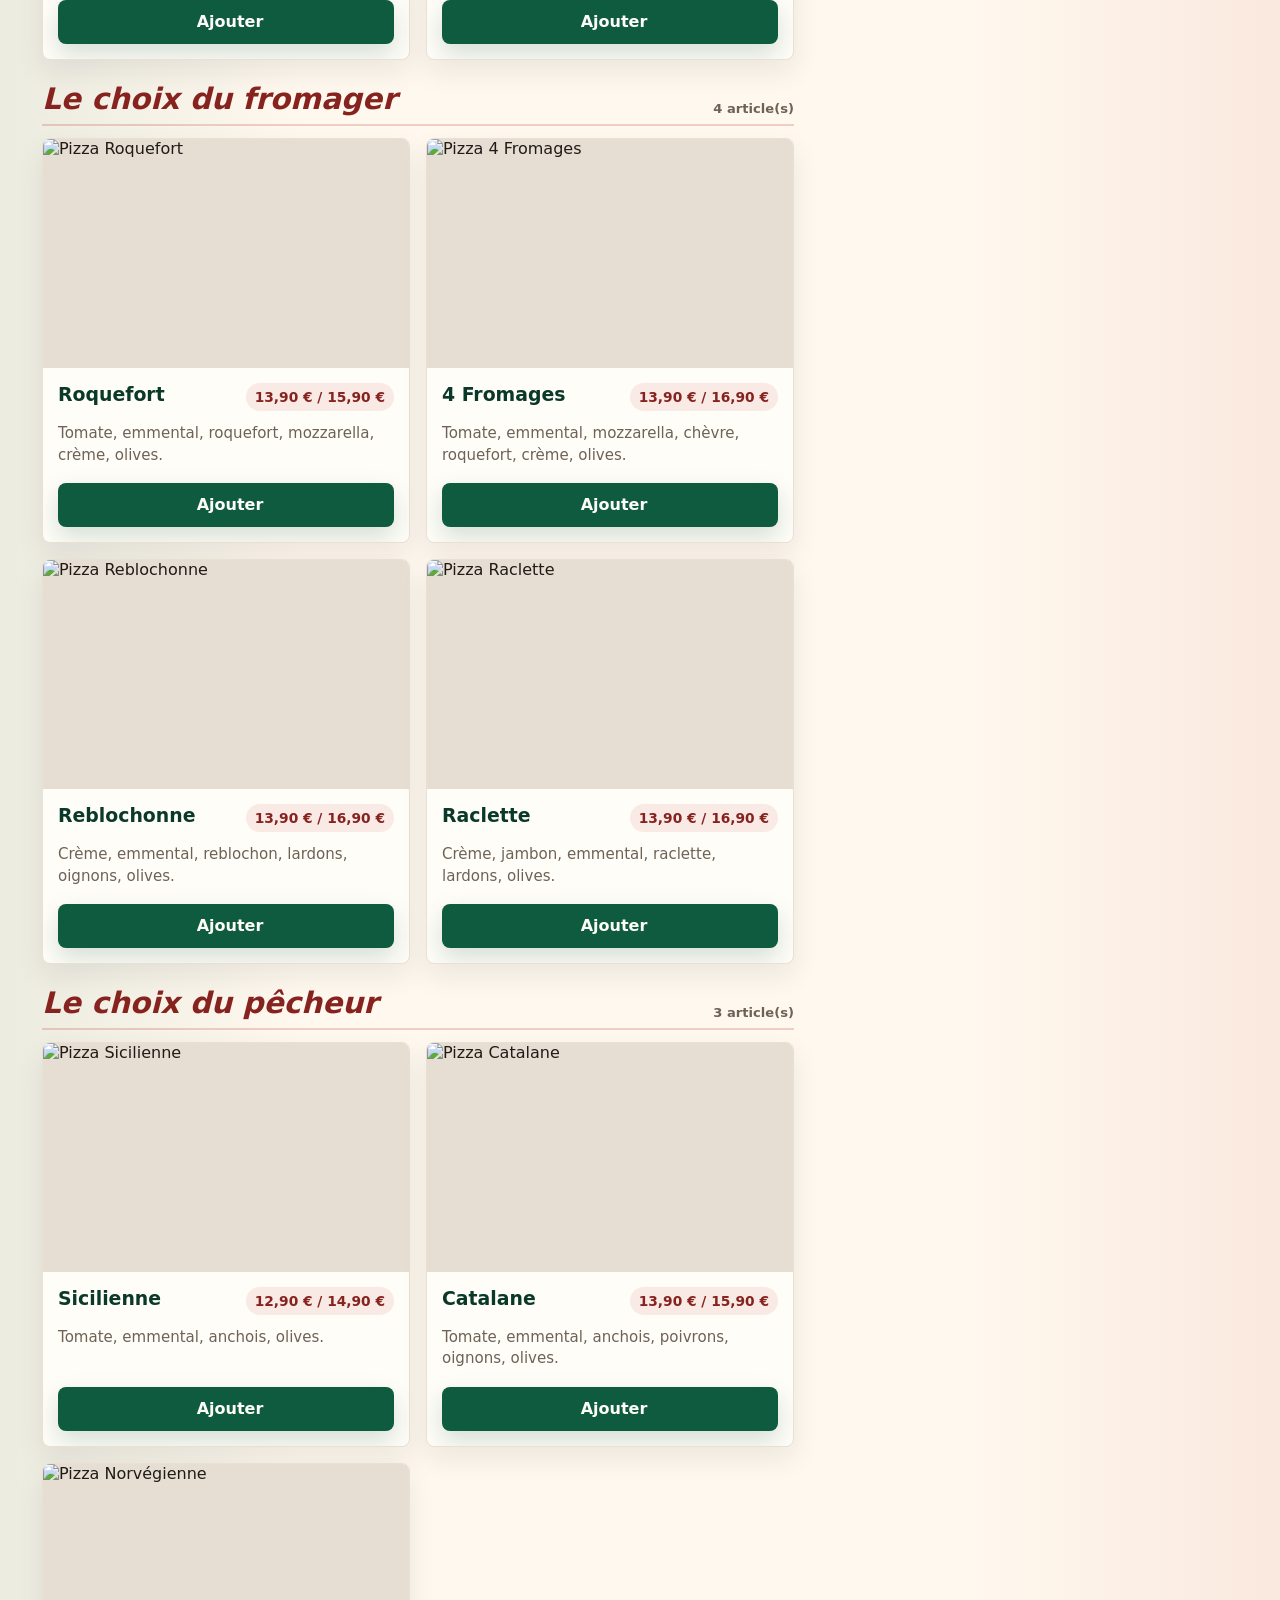
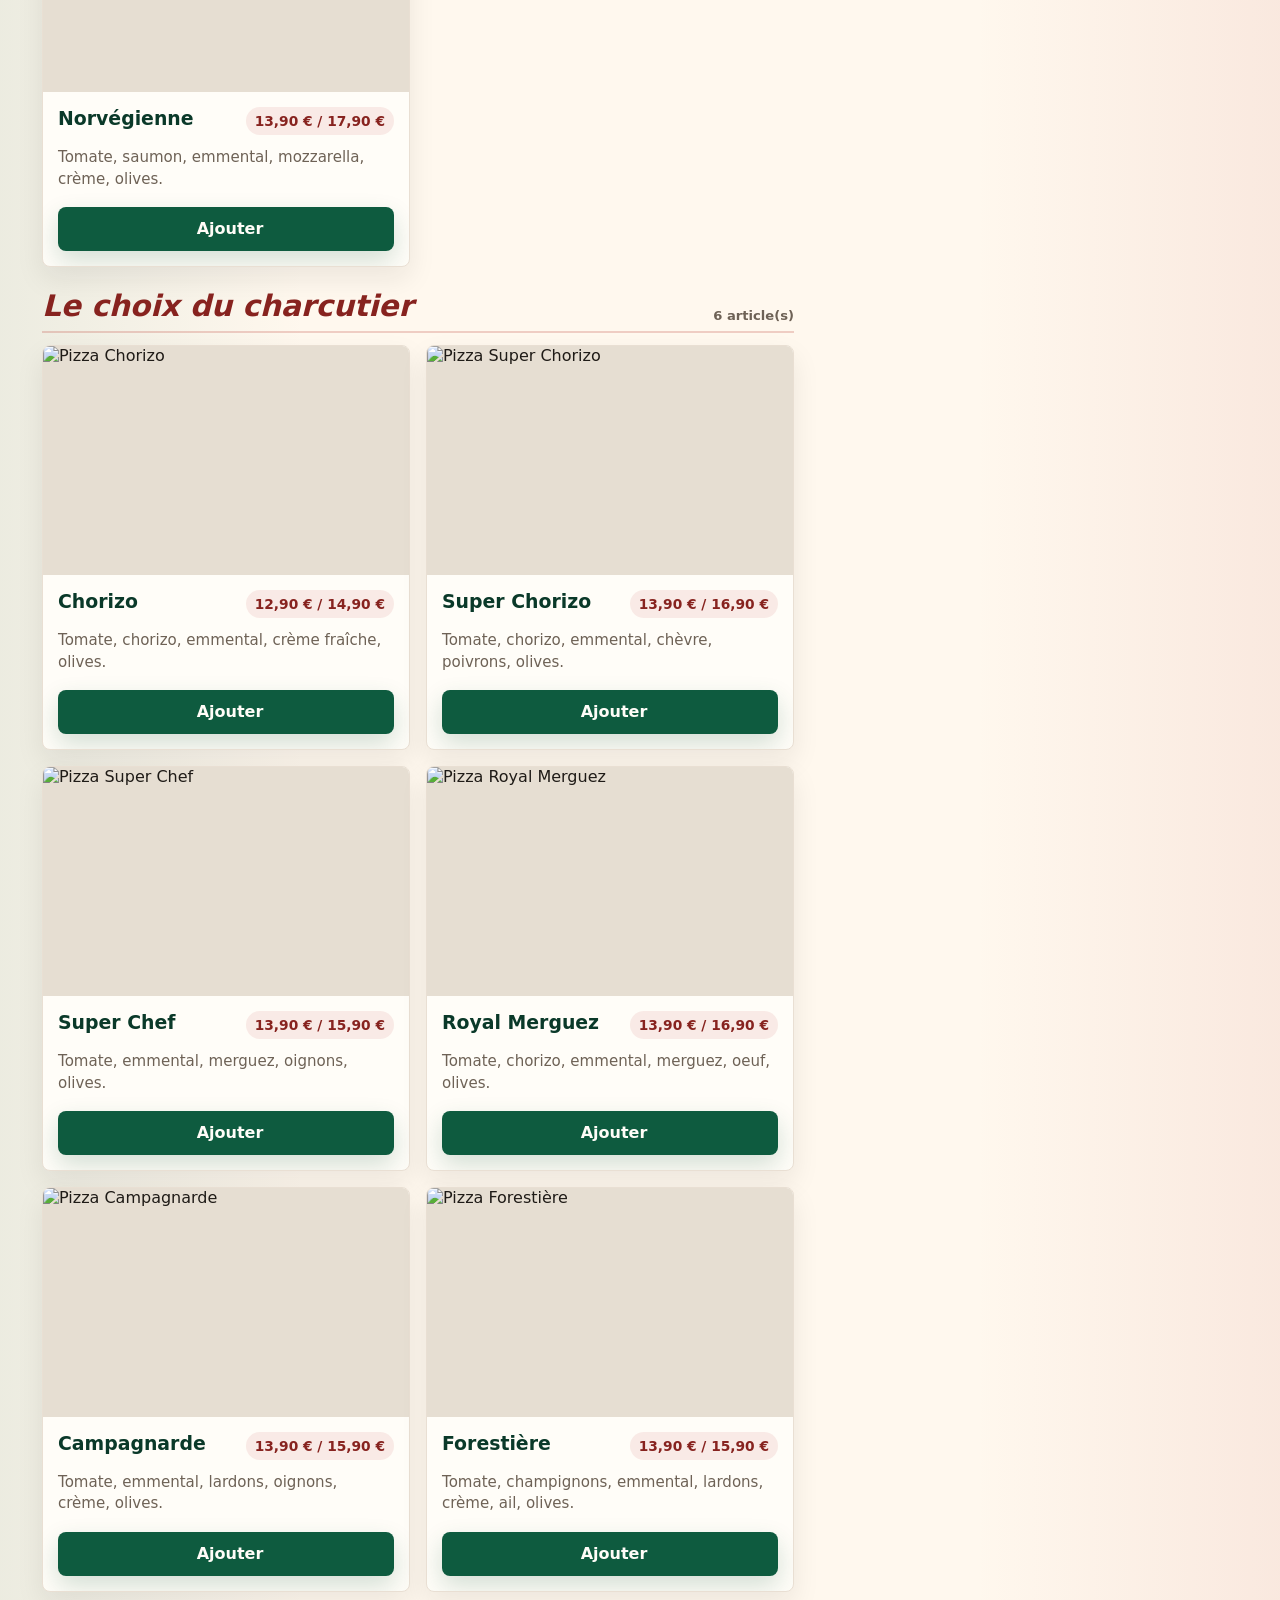
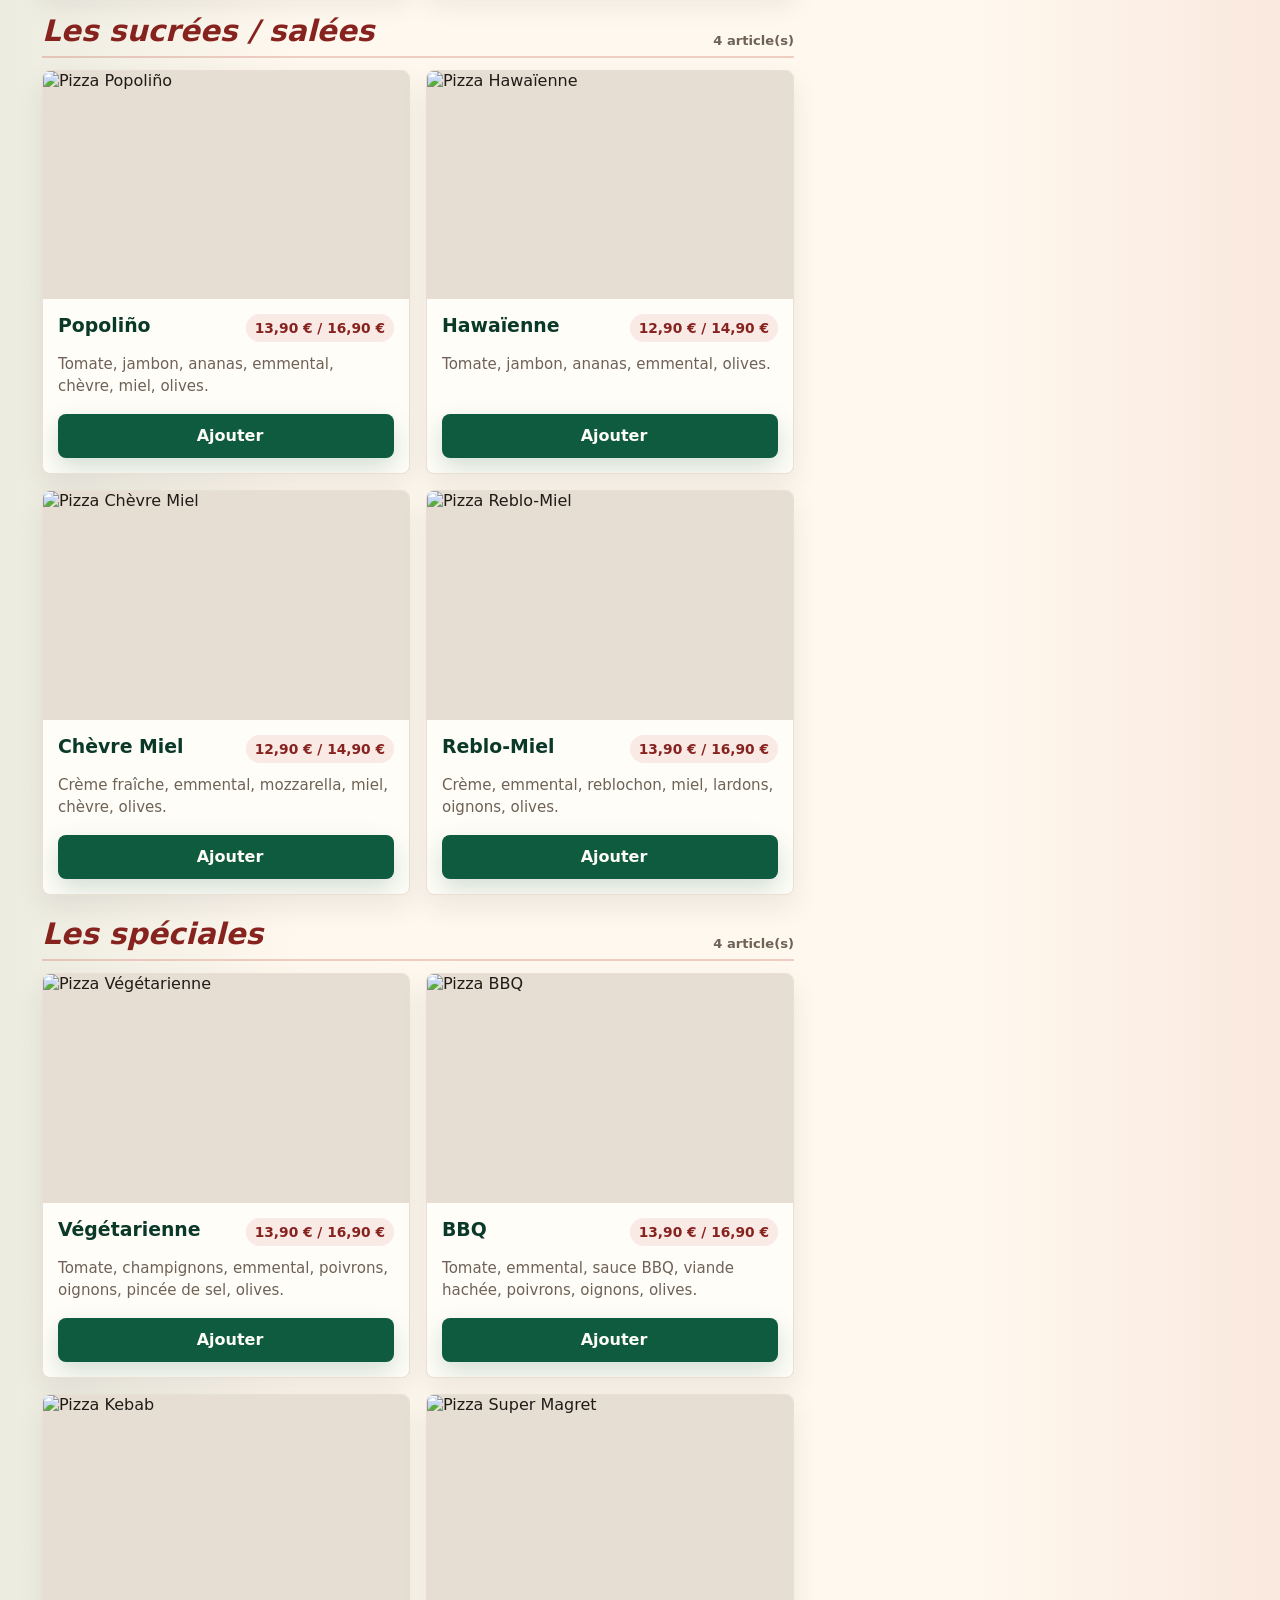
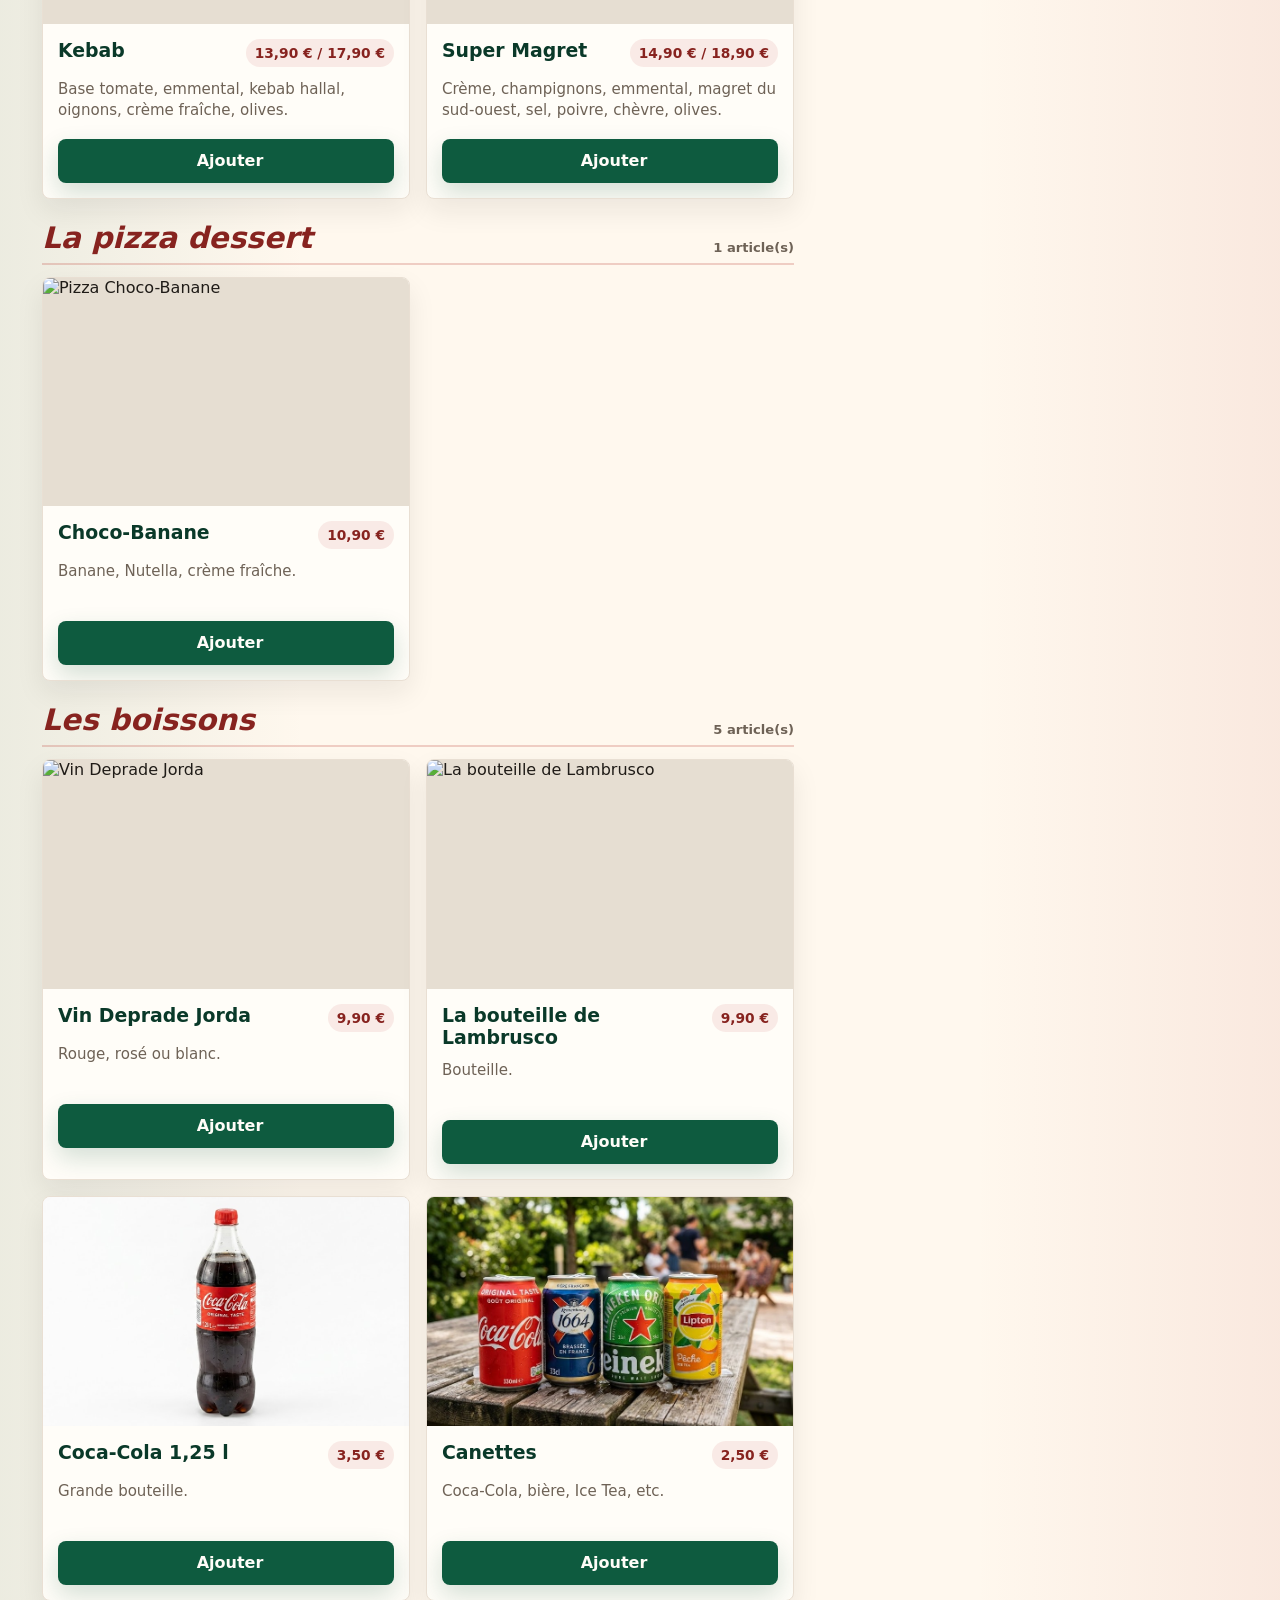
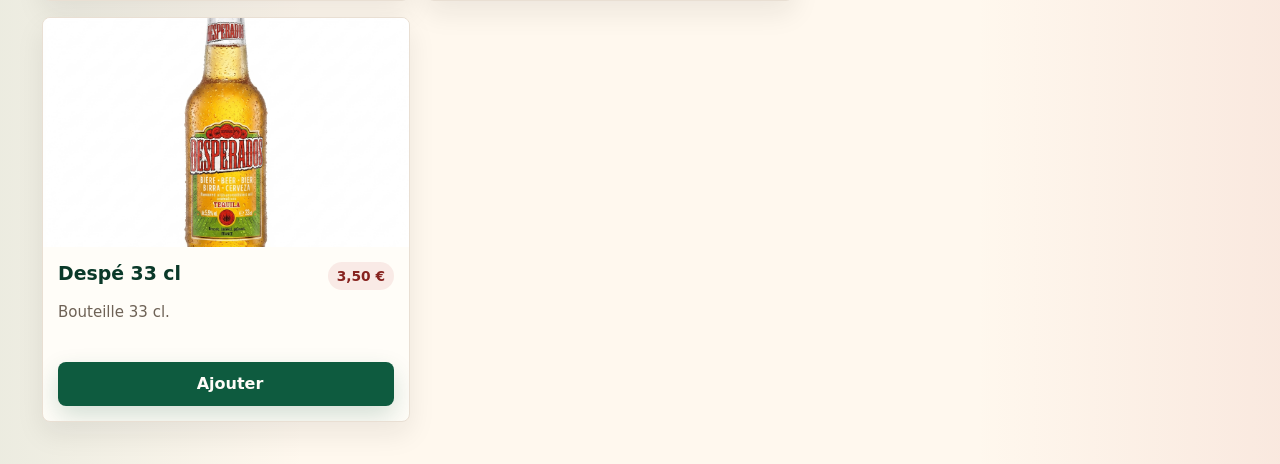
==== commit 481c3d86: "Prix modification unifié à 0,20 EUR" ====
--- a/index.html
+++ b/index.html
@@ -61,7 +61,7 @@
             <h2>Carte Pizza'Man</h2>
             <p class="section-note">
               Petite 26cm, grande 33cm. Supplément : 1 EUR petite, 1,50 EUR grande.
-              Modification : 0,50 EUR. Livraison à partir de 2 pizzas, pas de pizza
+              Modification : 0,20 EUR. Livraison à partir de 2 pizzas, pas de pizza
               offerte en livraison.
             </p>
           </div>
@@ -196,7 +196,7 @@
               rows="3"
               placeholder="Ex: sans olives, moins de fromage..."
             ></textarea>
-            <span class="option-note">Toute modification ajoute 0,50 EUR par pizza.</span>
+            <span class="option-note">Toute modification ajoute 0,20 EUR par pizza.</span>
           </label>
 
           <div class="quantity-row">
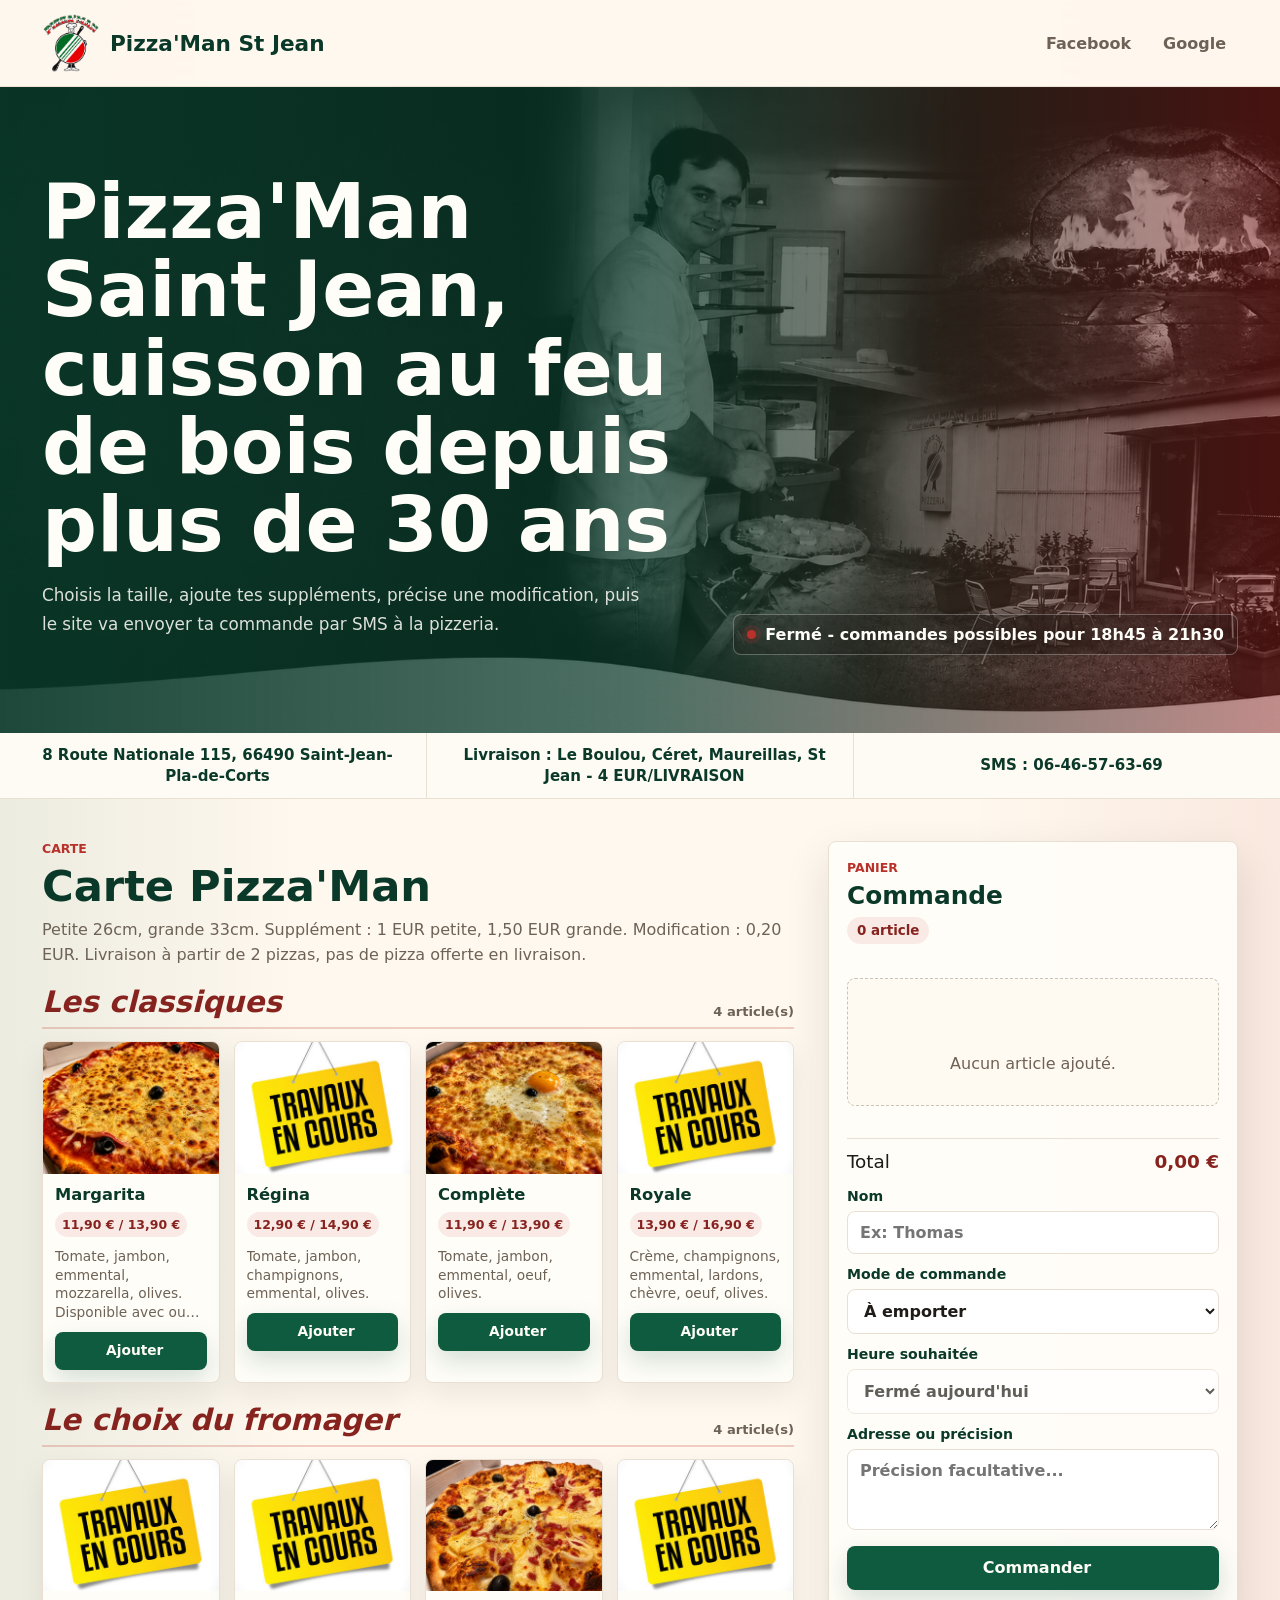
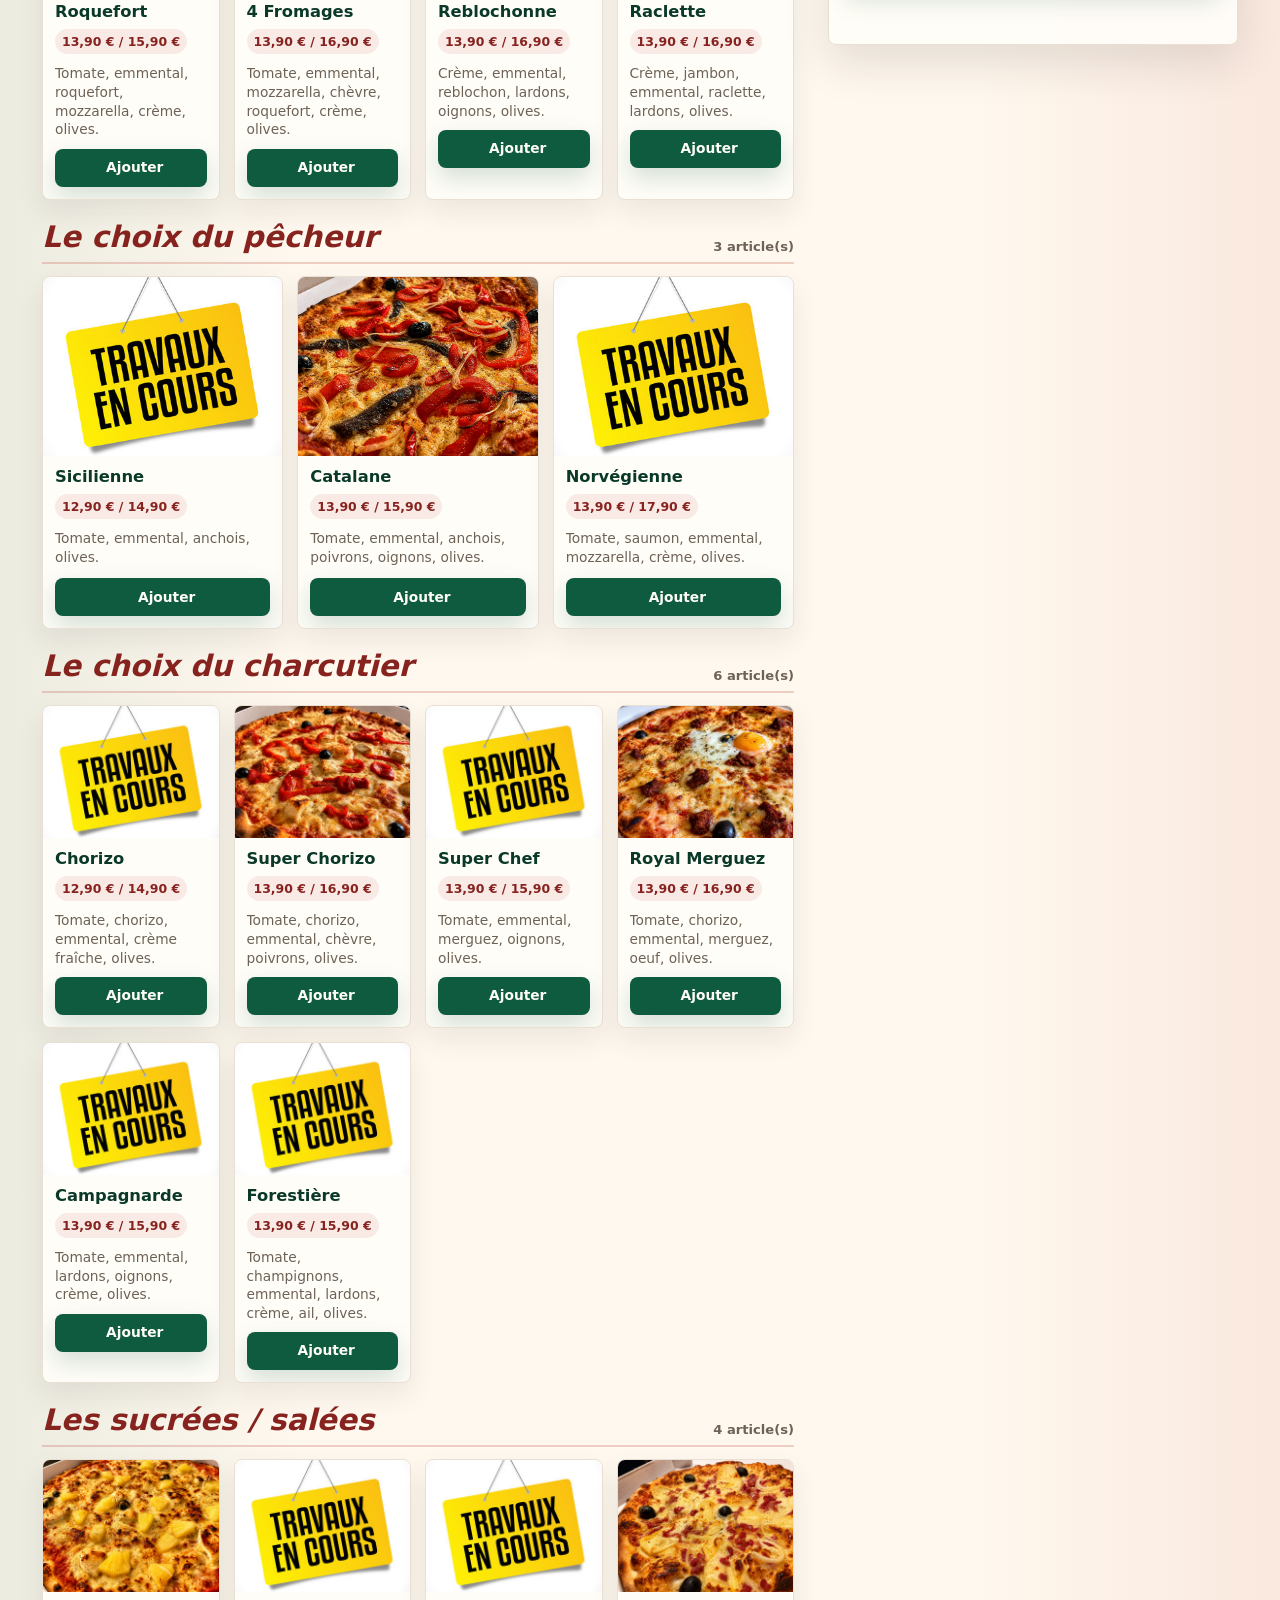
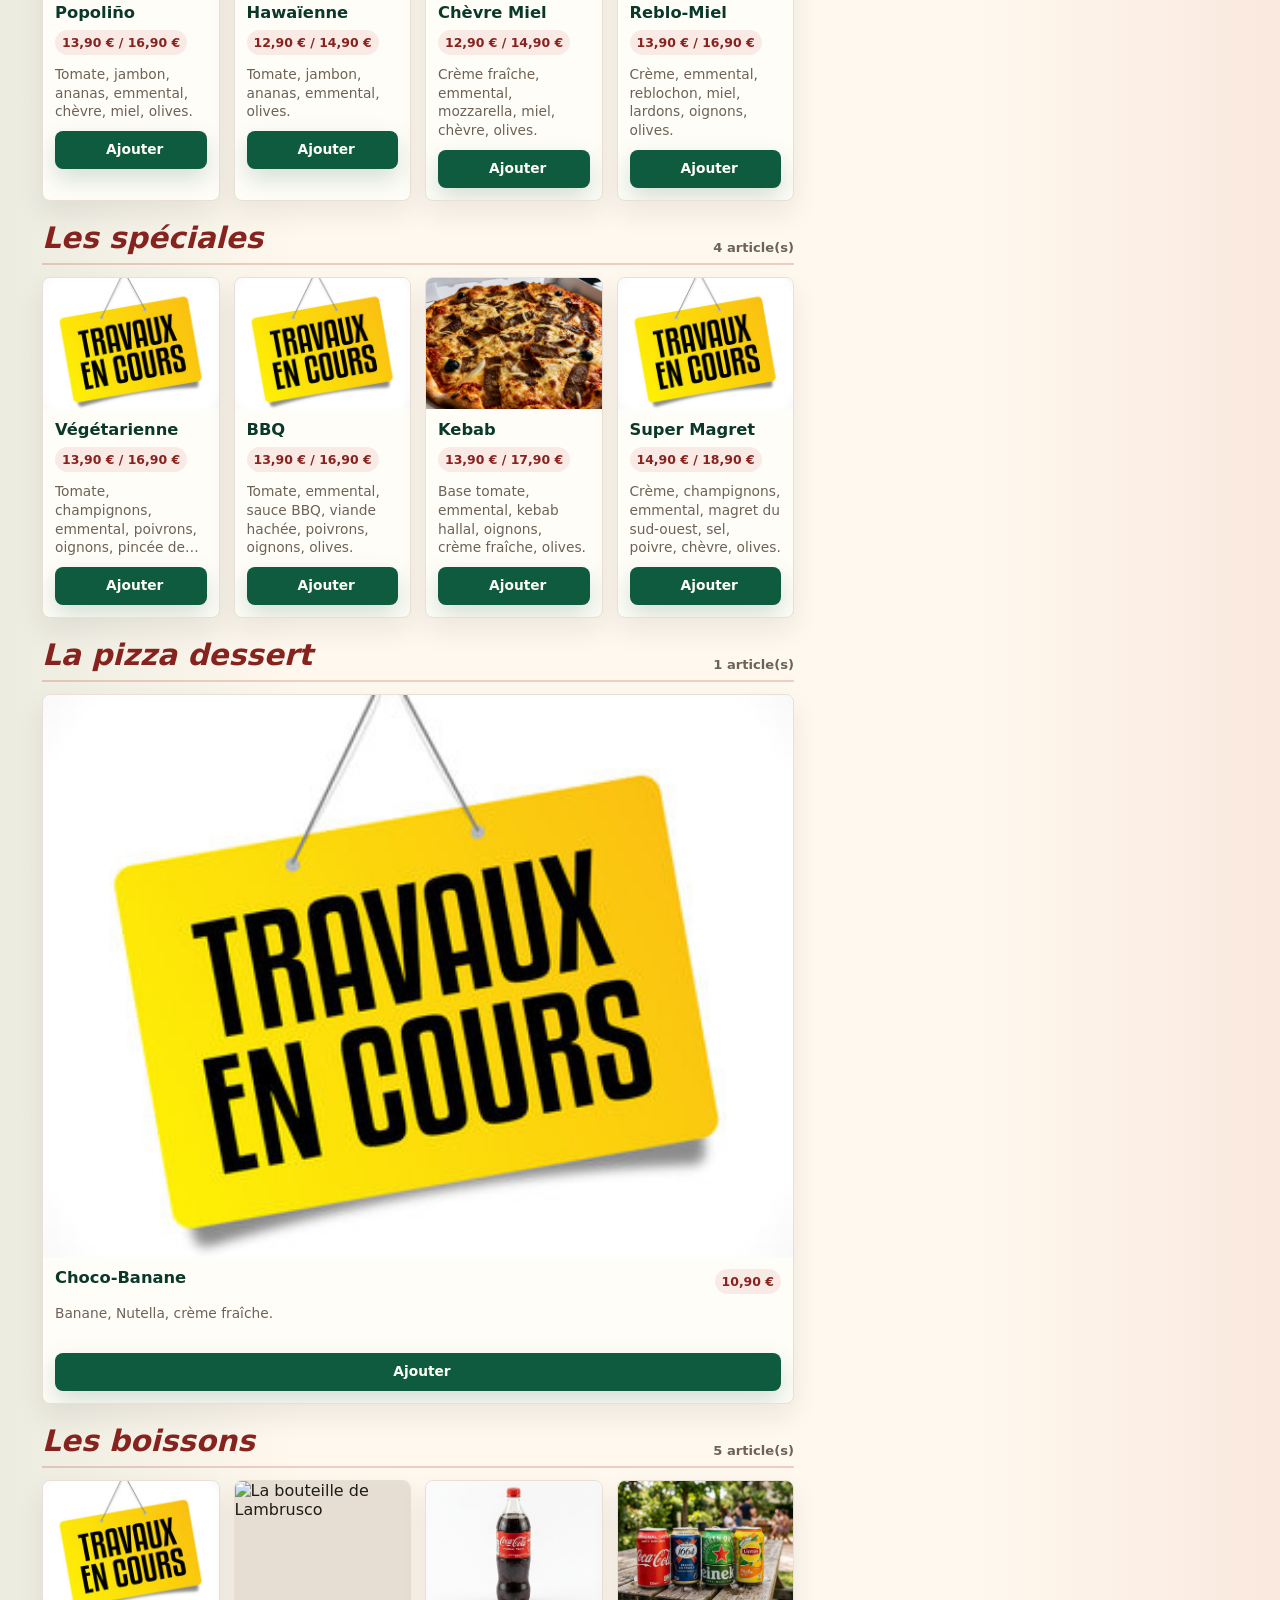
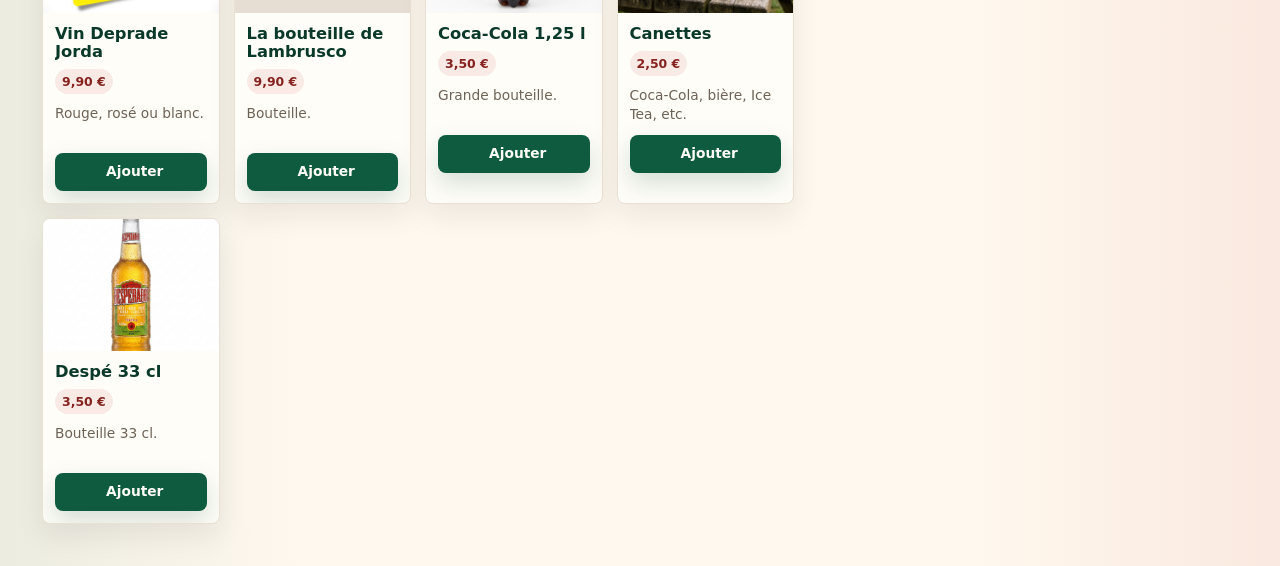
==== commit 15b7e290: "maj de christian" ====
--- a/index.html
+++ b/index.html
@@ -8,9 +8,11 @@
       name="description"
       content="Composez votre commande Pizza'Man, choisissez vos pizzas, ajoutez des suppléments et envoyez la commande à la pizzeria."
     />
-    <link rel="icon" href="assets/favicon.png" type="image/png" />
+    <link rel="icon" href="assets/pizzaman-logo-clean.png" type="image/png" />
     <link rel="stylesheet" href="styles.css" />
   </head>
+  
+  
   <body>
     <header class="site-header">
       <a class="brand" href="index.html" aria-label="Pizza'Man accueil">
@@ -22,15 +24,17 @@
         <a href="https://share.google/MiNwfMVDMd9wwK8vd" target="_blank" rel="noreferrer">Google</a>
       </nav>
     </header>
-
+    
+  <!-- PAGE ACCUEIL pizzaman-logo-clean-->  
+    
     <main>
       <section class="intro-band" aria-labelledby="page-title">
         <div class="intro-copy">
-          <p class="kicker">Cuisson au feu de bois - Depuis 1996</p>
-          <h1 id="page-title">Pizza'Man St Jean</h1>
+          <p class="kicker"></p>
+          <h1 id="page-title">Pizza'Man Saint Jean, cuisson au feu de bois depuis plus de 30 ans</h1>
           <p>
-            Choisis petite ou grande pizza, ajoute tes suppléments, précise une
-            modification, puis envoie la commande par SMS à la pizzeria.
+            Choisis la taille, ajoute tes suppléments, précise une
+            modification, puis le site va envoyer ta commande par SMS à la pizzeria.
           </p>
         </div>
         <div class="intro-status" id="opening-status" aria-label="Statut pizzeria">
@@ -46,7 +50,7 @@
         </div>
         <div>
           <i data-lucide="truck" aria-hidden="true"></i>
-          <span>Livraison : Le Boulou, Céret, Maureillas, St Jean - 4 EUR</span>
+          <span>Livraison : Le Boulou, Céret, Maureillas, St Jean - 4 EUR/LIVRAISON</span>
         </div>
         <a href="sms:+33646576369">
           <i data-lucide="message-square" aria-hidden="true"></i>
@@ -92,7 +96,7 @@
           <form class="customer-form" id="customer-form">
             <label>
               Nom
-              <input name="name" autocomplete="name" placeholder="Ex: Thomas" required />
+              <input name="name" autocomplete="name" enterkeyhint="next" placeholder="Ex: Thomas" required />
             </label>
             <label>
               Mode de commande
@@ -111,6 +115,7 @@
               <textarea
                 name="address"
                 id="address-field"
+                enterkeyhint="done"
                 rows="3"
                 placeholder="Adresse, heure souhaitée, code porte..."
               ></textarea>
--- a/styles.css
+++ b/styles.css
@@ -9,6 +9,15 @@
   --muted: #6e6256;
   --line: #e9dfd3;
   --shadow: 0 18px 45px rgba(31, 27, 23, 0.12);
+  --bottom-bar-safe-area: 0px;
+  --bottom-bar-reserve: 68px;
+}
+
+@supports (padding: max(0px)) {
+  :root {
+    --bottom-bar-safe-area: min(env(safe-area-inset-bottom, 0px), 24px);
+    --bottom-bar-reserve: calc(68px + var(--bottom-bar-safe-area));
+  }
 }
 
 * {
@@ -125,7 +134,7 @@
   color: #fffdf8;
   background:
     linear-gradient(90deg, rgba(10, 57, 41, 0.92), rgba(10, 57, 41, 0.72), rgba(135, 35, 31, 0.52)),
-    url("https://images.unsplash.com/photo-1513104890138-7c749659a591?auto=format&fit=crop&w=1800&q=80")
+    url(assets/bandeau2.png)
       center / cover;
 }
 
@@ -268,7 +277,7 @@
 
 .menu-grid {
   display: grid;
-  gap: 22px;
+  gap: 20px;
 }
 
 .menu-category {
@@ -303,11 +312,13 @@
 
 .category-grid {
   display: grid;
-  grid-template-columns: repeat(2, minmax(0, 1fr));
-  gap: 16px;
+  grid-template-columns: repeat(auto-fit, minmax(170px, 1fr));
+  gap: 14px;
 }
 
 .pizza-card {
+  display: grid;
+  grid-template-rows: auto 1fr;
   min-width: 0;
   overflow: hidden;
   border: 1px solid var(--line);
@@ -320,18 +331,22 @@
   min-width: 0;
 }
 
+/*
+  TAILLE DE L'IMAGE DANS LES PIZZAS
+*/
 .pizza-card img {
   width: 100%;
-  aspect-ratio: 16 / 10;
+  aspect-ratio: 4 / 3;
   object-fit: cover;
   background: #e6ded2;
 }
 
 .pizza-card-body {
   display: grid;
-  gap: 12px;
-  min-width: 0;
-  padding: 15px;
+  align-content: start;
+  gap: 10px;
+  min-width: 0;
+  padding: 12px;
 }
 
 .pizza-card-body p,
@@ -341,35 +356,47 @@
 
 .pizza-card-title {
   display: flex;
+  flex-wrap: wrap;
   align-items: start;
   justify-content: space-between;
-  gap: 12px;
+  gap: 8px;
 }
 
 .pizza-card h3 {
-  margin: 0;
-  color: var(--green-dark);
-  font-size: 1.18rem;
+  flex: 1 1 90px;
+  min-width: 0;
+  display: -webkit-box;
+  overflow: hidden;
+  -webkit-box-orient: vertical;
+  -webkit-line-clamp: 2;
+  margin: 0;
+  color: var(--green-dark);
+  font-size: 1.02rem;
+  line-height: 1.12;
   letter-spacing: 0;
 }
 
 .price-pill {
   flex: 0 0 auto;
   border-radius: 999px;
-  padding: 6px 9px;
+  padding: 5px 7px;
   color: var(--red-dark);
   background: rgba(184, 50, 43, 0.09);
+  font-size: 0.78rem;
+  font-weight: 850;
+  white-space: nowrap;
+}
+
+.pizza-card p {
+  display: -webkit-box;
+  overflow: hidden;
+  -webkit-box-orient: vertical;
+  -webkit-line-clamp: 4;
+  margin: 0;
+  min-height: 39px;
+  color: var(--muted);
   font-size: 0.86rem;
-  font-weight: 850;
-  white-space: nowrap;
-}
-
-.pizza-card p {
-  margin: 0;
-  min-height: 48px;
-  color: var(--muted);
-  font-size: 0.94rem;
-  line-height: 1.45;
+  line-height: 1.35;
 }
 
 .pizza-actions {
@@ -380,6 +407,11 @@
 
 .pizza-actions.single-action {
   grid-template-columns: 1fr;
+}
+
+.pizza-card .primary-action {
+  min-height: 38px;
+  font-size: 0.86rem;
 }
 
 .icon-button,
@@ -742,7 +774,7 @@
   display: grid;
   grid-template-columns: 1fr 1fr;
   gap: 8px;
-  padding: 10px 12px calc(10px + env(safe-area-inset-bottom, 0px));
+  padding: 10px 12px calc(10px + var(--bottom-bar-safe-area));
   background: rgba(255, 248, 238, 0.96);
   backdrop-filter: blur(10px);
   border-top: 1px solid var(--line);
@@ -1118,18 +1150,32 @@
     padding-inline: 14px;
   }
 
-  .category-grid,
   .extras-grid {
     grid-template-columns: minmax(0, 1fr);
   }
 
+  .category-grid {
+    grid-template-columns: repeat(2, minmax(0, 1fr));
+    gap: 12px;
+  }
+
+  .pizza-card-body {
+    padding: 10px;
+  }
+
   .pizza-card p {
-    min-height: 0;
+    min-height: 36px;
+  }
+}
+
+@media (max-width: 360px) {
+  .category-grid {
+    grid-template-columns: minmax(0, 1fr);
   }
 }
 
 body {
-  padding-bottom: calc(68px + env(safe-area-inset-bottom, 0px));
+  padding-bottom: var(--bottom-bar-reserve);
 }
 
 #order-button {
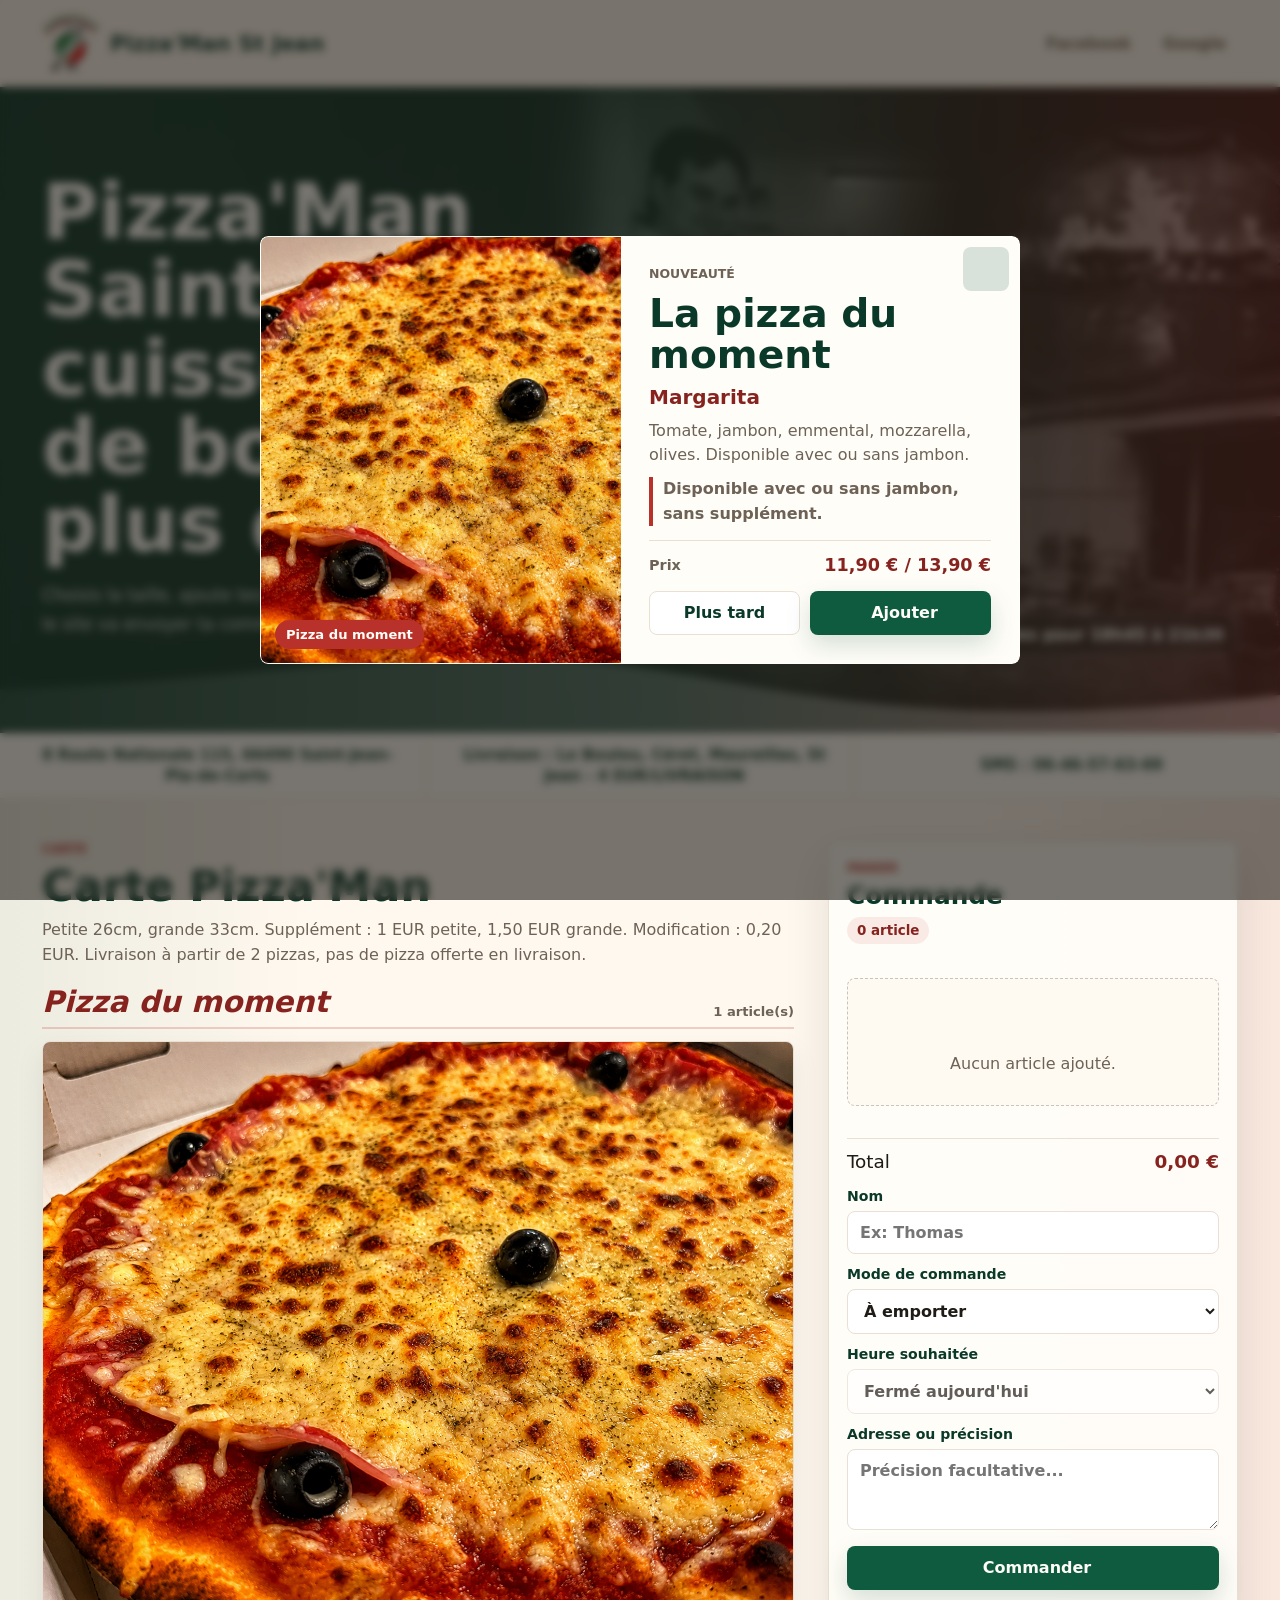
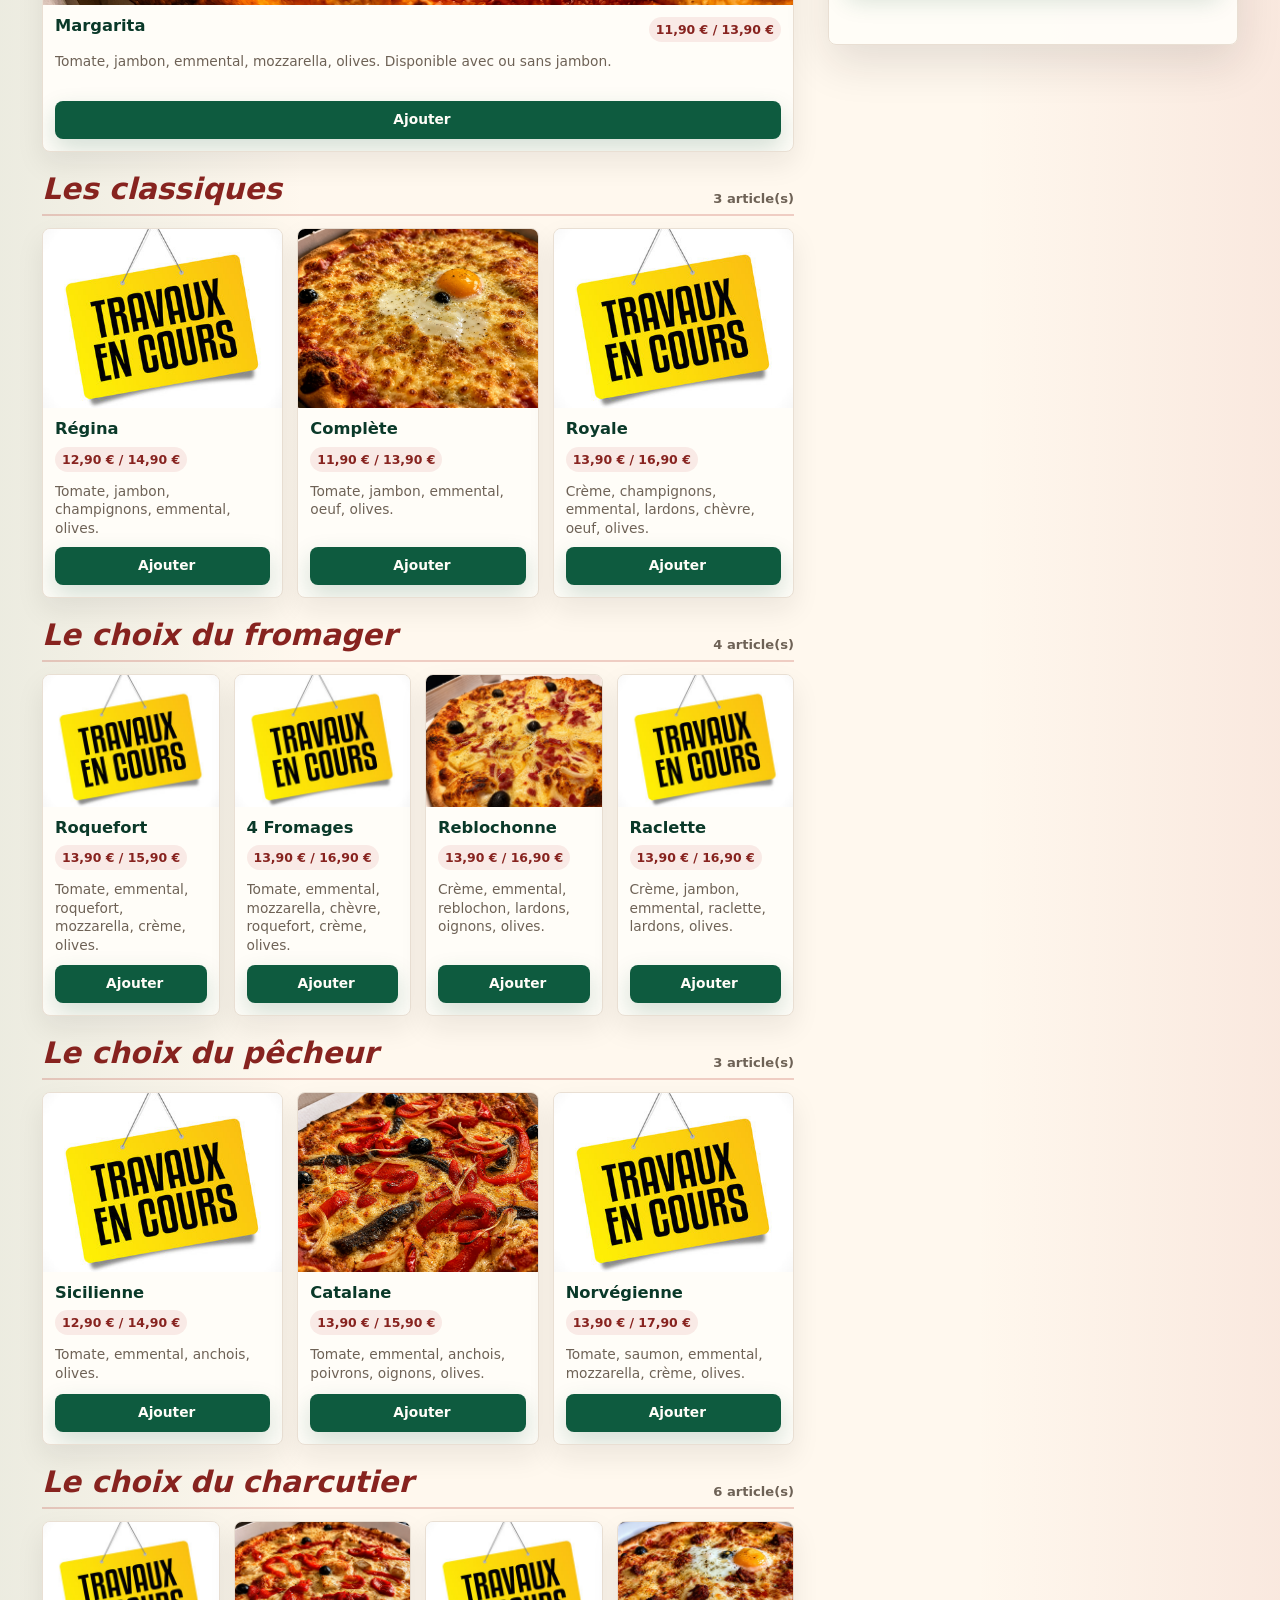
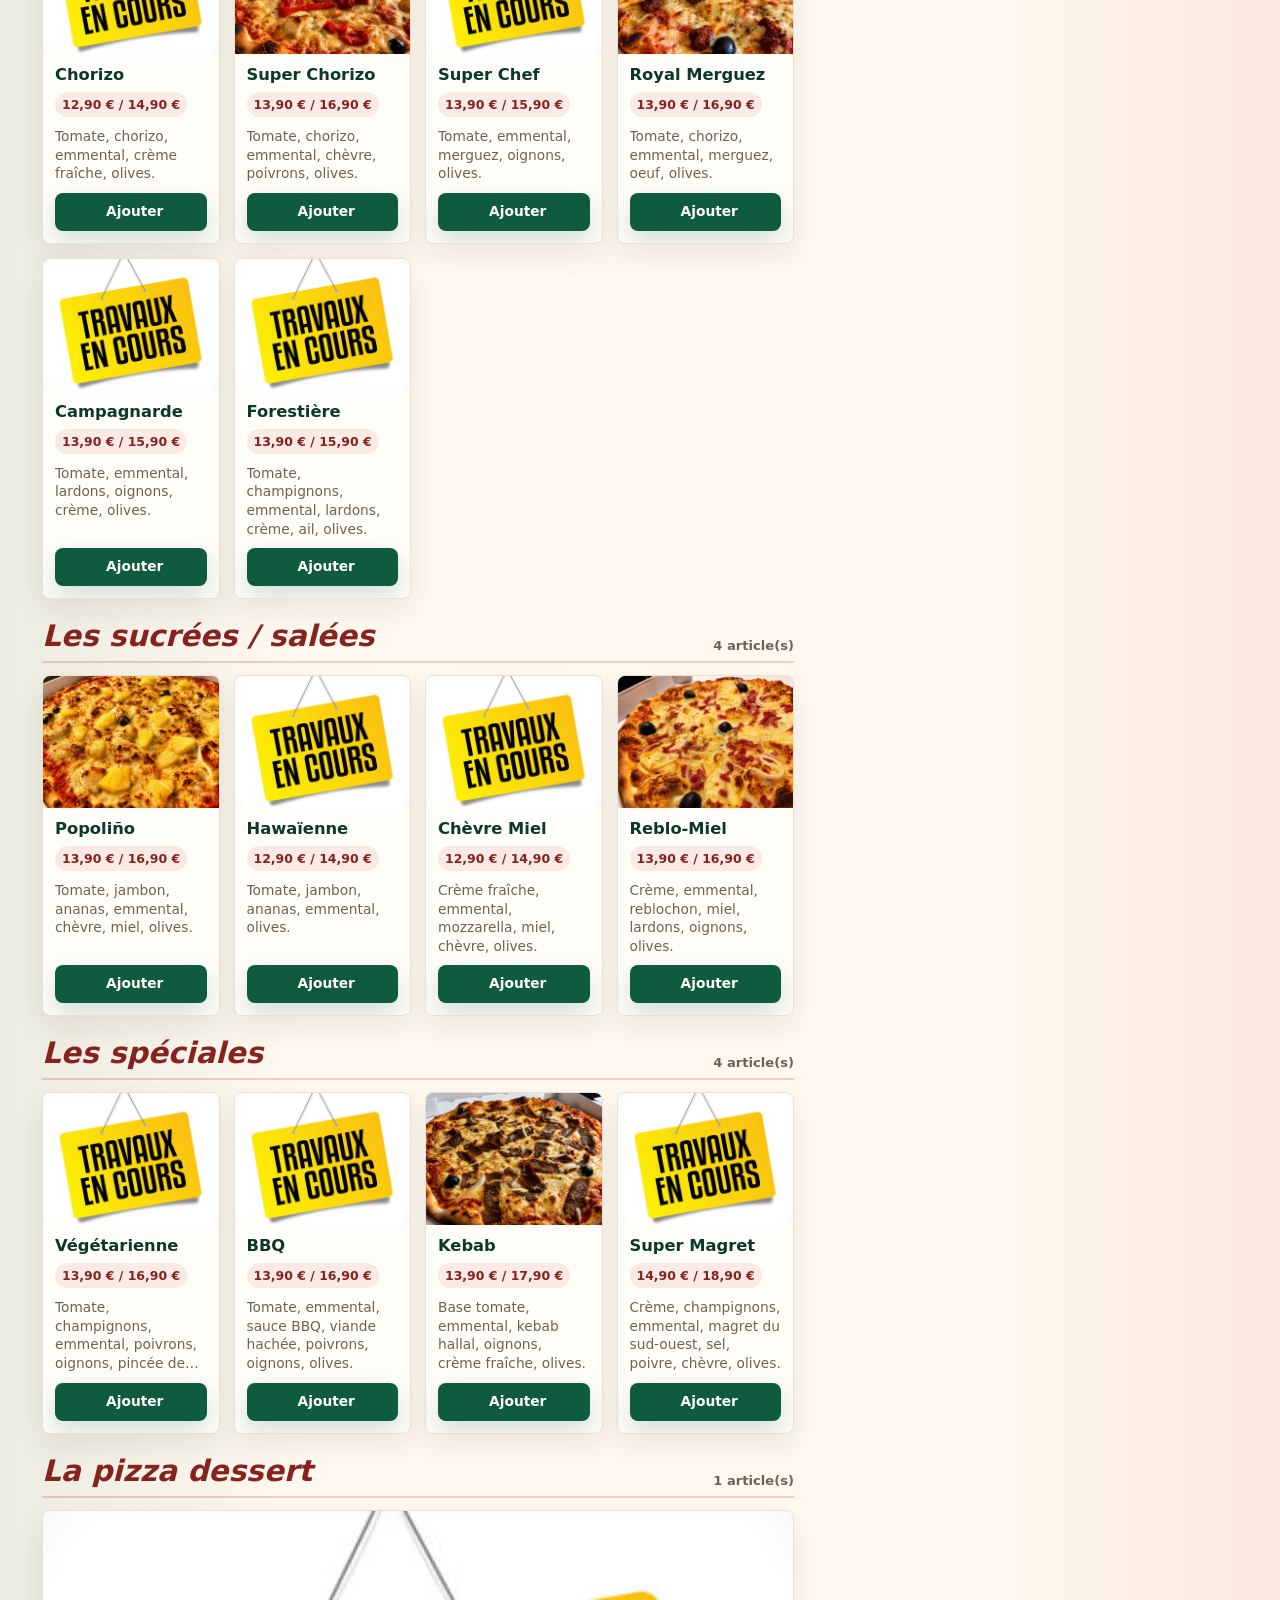
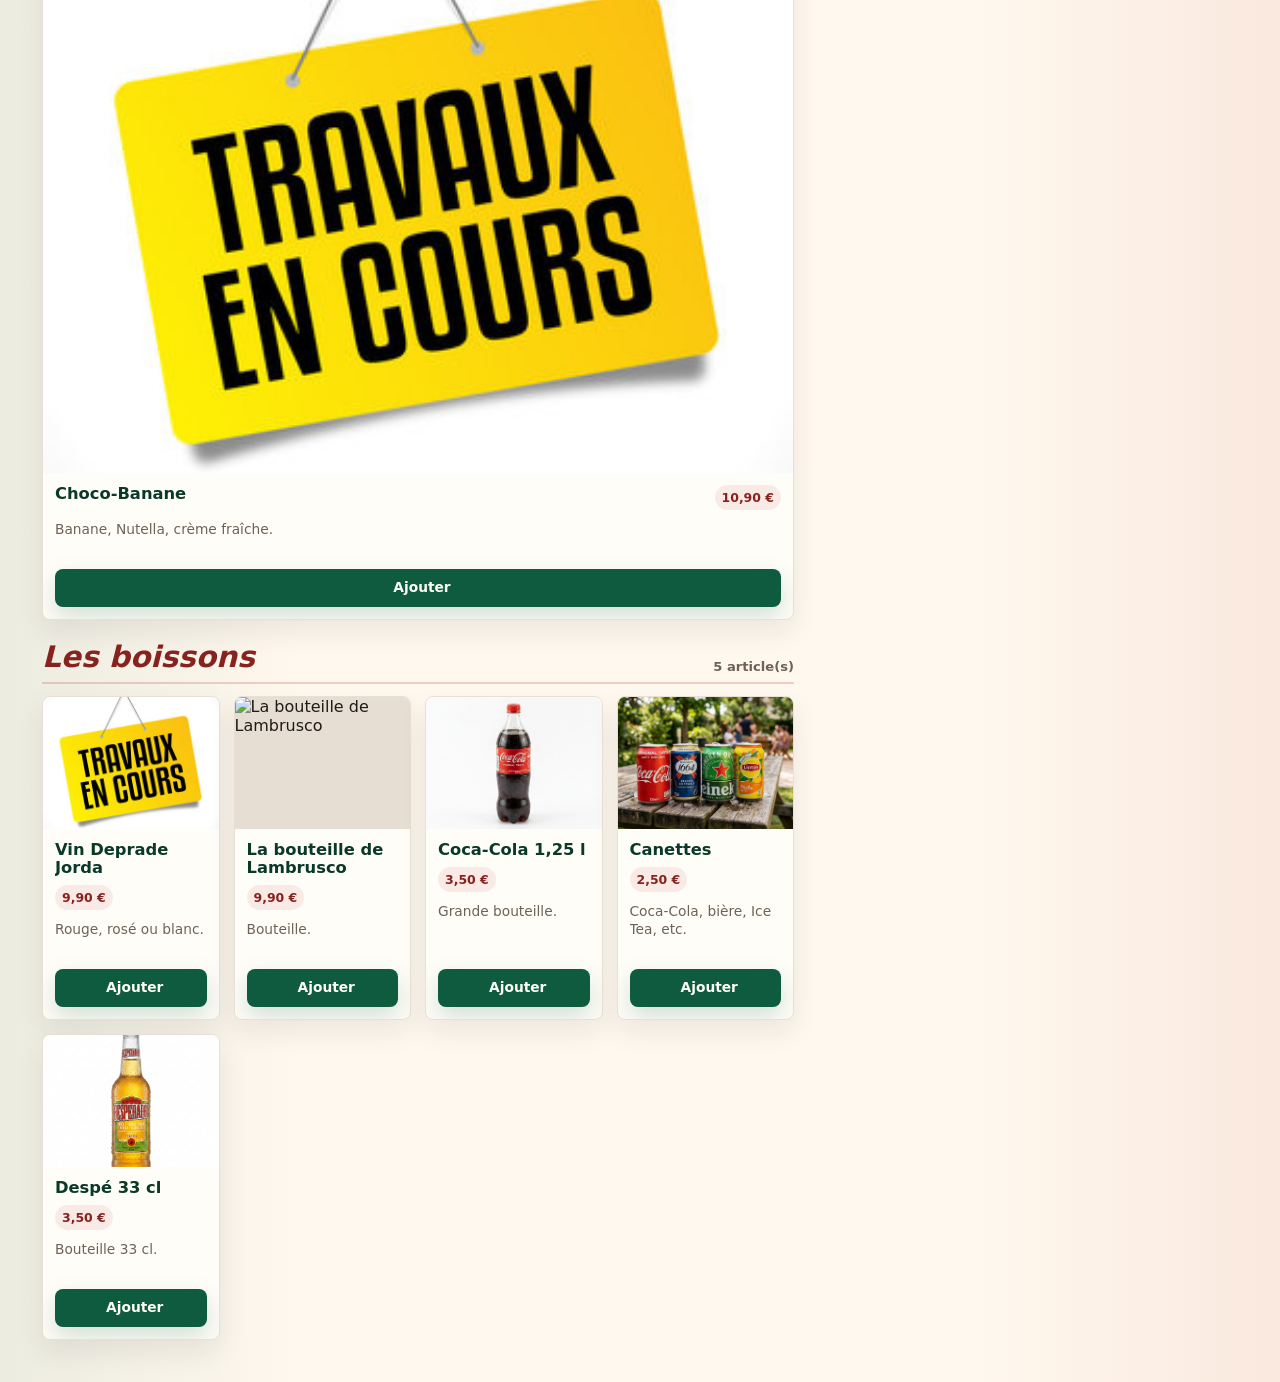
==== commit 35900e36: "allignement boutton et supression de ouvert ou ferme  et pop up" ====
--- a/index.html
+++ b/index.html
@@ -37,9 +37,8 @@
             modification, puis le site va envoyer ta commande par SMS à la pizzeria.
           </p>
         </div>
-        <div class="intro-status" id="opening-status" aria-label="Statut pizzeria">
-          <span class="status-dot"></span>
-          <span id="opening-status-label">Mardi au samedi - 18h45 à 21h30</span>
+        <div class="intro-status" aria-label="Horaires de commande">
+          <span>commandes possibles pour 18h45 à 21h30</span>
         </div>
       </section>
 
@@ -133,6 +132,36 @@
         </aside>
       </section>
     </main>
+
+    <dialog class="featured-dialog" id="featured-dialog" aria-labelledby="featured-title">
+      <article class="featured-card">
+        <button class="icon-button featured-close" id="featured-close" aria-label="Fermer" type="button">
+          <i data-lucide="x" aria-hidden="true"></i>
+        </button>
+        <div class="featured-media">
+          <img id="featured-image" alt="" />
+          <span id="featured-badge">Pizza du moment</span>
+        </div>
+        <div class="featured-content">
+          <p class="kicker">Nouveauté</p>
+          <h2 id="featured-title">La pizza du moment</h2>
+          <h3 id="featured-name"></h3>
+          <p id="featured-description"></p>
+          <p class="featured-note" id="featured-note"></p>
+          <div class="featured-price-row">
+            <span>Prix</span>
+            <strong id="featured-price"></strong>
+          </div>
+          <div class="featured-actions">
+            <button class="secondary-action" id="featured-dismiss" type="button">Plus tard</button>
+            <button class="primary-action" id="featured-add" type="button">
+              <i data-lucide="plus" aria-hidden="true"></i>
+              Ajouter
+            </button>
+          </div>
+        </div>
+      </article>
+    </dialog>
 
     <dialog class="confirm-dialog" id="confirm-dialog" aria-labelledby="confirm-title">
       <div class="confirm-card">
@@ -184,6 +213,15 @@
             <div class="segmented-control" id="size-control"></div>
           </fieldset>
 
+          <fieldset class="ham-field" id="ham-field" hidden>
+            <legend>Jambon</legend>
+            <div class="segmented-control" id="ham-control">
+              <button type="button" data-ham-option="with">Avec jambon</button>
+              <button type="button" data-ham-option="without">Sans jambon</button>
+            </div>
+            <p class="option-note">Ce choix est gratuit pour la Margarita.</p>
+          </fieldset>
+
           <details class="extras-details" id="extras-details">
             <summary id="extras-toggle">
               <span class="extras-toggle-label">Suppléments</span>
--- a/styles.css
+++ b/styles.css
@@ -173,7 +173,6 @@
 .intro-status {
   display: inline-flex;
   align-items: center;
-  gap: 9px;
   width: max-content;
   padding: 10px 13px;
   border: 1px solid rgba(255, 255, 255, 0.28);
@@ -210,24 +209,6 @@
 .business-strip svg {
   flex: 0 0 auto;
   color: var(--red);
-}
-
-.status-dot {
-  width: 9px;
-  height: 9px;
-  border-radius: 999px;
-  background: #45d483;
-  box-shadow: 0 0 0 5px rgba(69, 212, 131, 0.17);
-}
-
-.intro-status.is-closed .status-dot {
-  background: var(--red);
-  box-shadow: 0 0 0 5px rgba(184, 50, 43, 0.18);
-}
-
-.intro-status.is-open .status-dot {
-  background: #45d483;
-  box-shadow: 0 0 0 5px rgba(69, 212, 131, 0.17);
 }
 
 .order-layout {
@@ -343,7 +324,8 @@
 
 .pizza-card-body {
   display: grid;
-  align-content: start;
+  grid-template-rows: auto minmax(0, 1fr) auto;
+  align-content: stretch;
   gap: 10px;
   min-width: 0;
   padding: 12px;
@@ -861,8 +843,139 @@
 }
 
 body:has(.pizza-dialog[open]) .bottom-bar,
+body:has(.featured-dialog[open]) .bottom-bar,
 body:has(.confirm-dialog[open]) .bottom-bar {
   visibility: hidden;
+}
+
+body:has(.featured-dialog[open]) {
+  overflow: hidden;
+}
+
+.featured-dialog {
+  width: min(760px, calc(100vw - 28px));
+  max-height: calc(100dvh - 28px);
+  border: 0;
+  border-radius: 8px;
+  padding: 0;
+  background: transparent;
+  overflow: hidden;
+}
+
+.featured-dialog::backdrop {
+  background: rgba(31, 27, 23, 0.6);
+  backdrop-filter: blur(4px);
+}
+
+.featured-card {
+  position: relative;
+  display: grid;
+  grid-template-columns: minmax(0, 0.95fr) minmax(0, 1.05fr);
+  max-height: calc(100dvh - 28px);
+  overflow: hidden;
+  border: 1px solid rgba(255, 255, 255, 0.32);
+  border-radius: 8px;
+  background: var(--paper);
+  box-shadow: var(--shadow);
+}
+
+.featured-close {
+  position: absolute;
+  top: 10px;
+  right: 10px;
+  z-index: 2;
+  background: rgba(255, 253, 248, 0.94);
+}
+
+.featured-media {
+  position: relative;
+  min-height: 100%;
+  background: #e6ded2;
+}
+
+.featured-media img {
+  width: 100%;
+  height: 100%;
+  min-height: 320px;
+  object-fit: cover;
+}
+
+.featured-media span {
+  position: absolute;
+  left: 14px;
+  bottom: 14px;
+  border-radius: 999px;
+  padding: 7px 11px;
+  color: #fffdf8;
+  background: var(--red);
+  font-size: 0.82rem;
+  font-weight: 850;
+}
+
+.featured-content {
+  display: grid;
+  align-content: center;
+  gap: 10px;
+  min-width: 0;
+  padding: clamp(18px, 3vw, 28px);
+}
+
+.featured-content h2,
+.featured-content h3,
+.featured-content p {
+  margin: 0;
+}
+
+.featured-content h2 {
+  color: var(--green-dark);
+  font-size: clamp(1.7rem, 3.6vw, 2.45rem);
+  line-height: 1.04;
+}
+
+.featured-content h3 {
+  color: var(--red-dark);
+  font-size: 1.25rem;
+  line-height: 1.15;
+}
+
+.featured-content p {
+  color: var(--muted);
+  line-height: 1.52;
+}
+
+.featured-note {
+  border-left: 4px solid var(--red);
+  padding-left: 10px;
+  font-weight: 800;
+}
+
+.featured-price-row {
+  display: flex;
+  align-items: center;
+  justify-content: space-between;
+  gap: 12px;
+  margin-top: 4px;
+  border-top: 1px solid var(--line);
+  padding-top: 14px;
+}
+
+.featured-price-row span {
+  color: var(--muted);
+  font-size: 0.9rem;
+  font-weight: 800;
+}
+
+.featured-price-row strong {
+  color: var(--red-dark);
+  font-size: 1.1rem;
+  white-space: nowrap;
+}
+
+.featured-actions {
+  display: grid;
+  grid-template-columns: 1fr 1.2fr;
+  gap: 10px;
+  margin-top: 6px;
 }
 
 .dialog-card {
@@ -1075,6 +1188,33 @@
     max-height: calc(100vh - 26px);
   }
 
+  .featured-card {
+    grid-template-columns: minmax(0, 1fr);
+  }
+
+  .featured-media img {
+    min-height: 160px;
+    max-height: 30dvh;
+  }
+
+  .featured-content {
+    align-content: start;
+    gap: 8px;
+    padding: 16px;
+  }
+
+  .featured-content h2 {
+    font-size: 1.55rem;
+  }
+
+  .featured-content h3 {
+    font-size: 1.08rem;
+  }
+
+  .featured-content p {
+    font-size: 0.9rem;
+  }
+
   .intro-status {
     justify-self: start;
   }
@@ -1154,6 +1294,13 @@
     grid-template-columns: minmax(0, 1fr);
   }
 
+  .featured-price-row {
+    align-items: flex-start;
+    flex-direction: column;
+    gap: 4px;
+    padding-top: 10px;
+  }
+
   .category-grid {
     grid-template-columns: repeat(2, minmax(0, 1fr));
     gap: 12px;
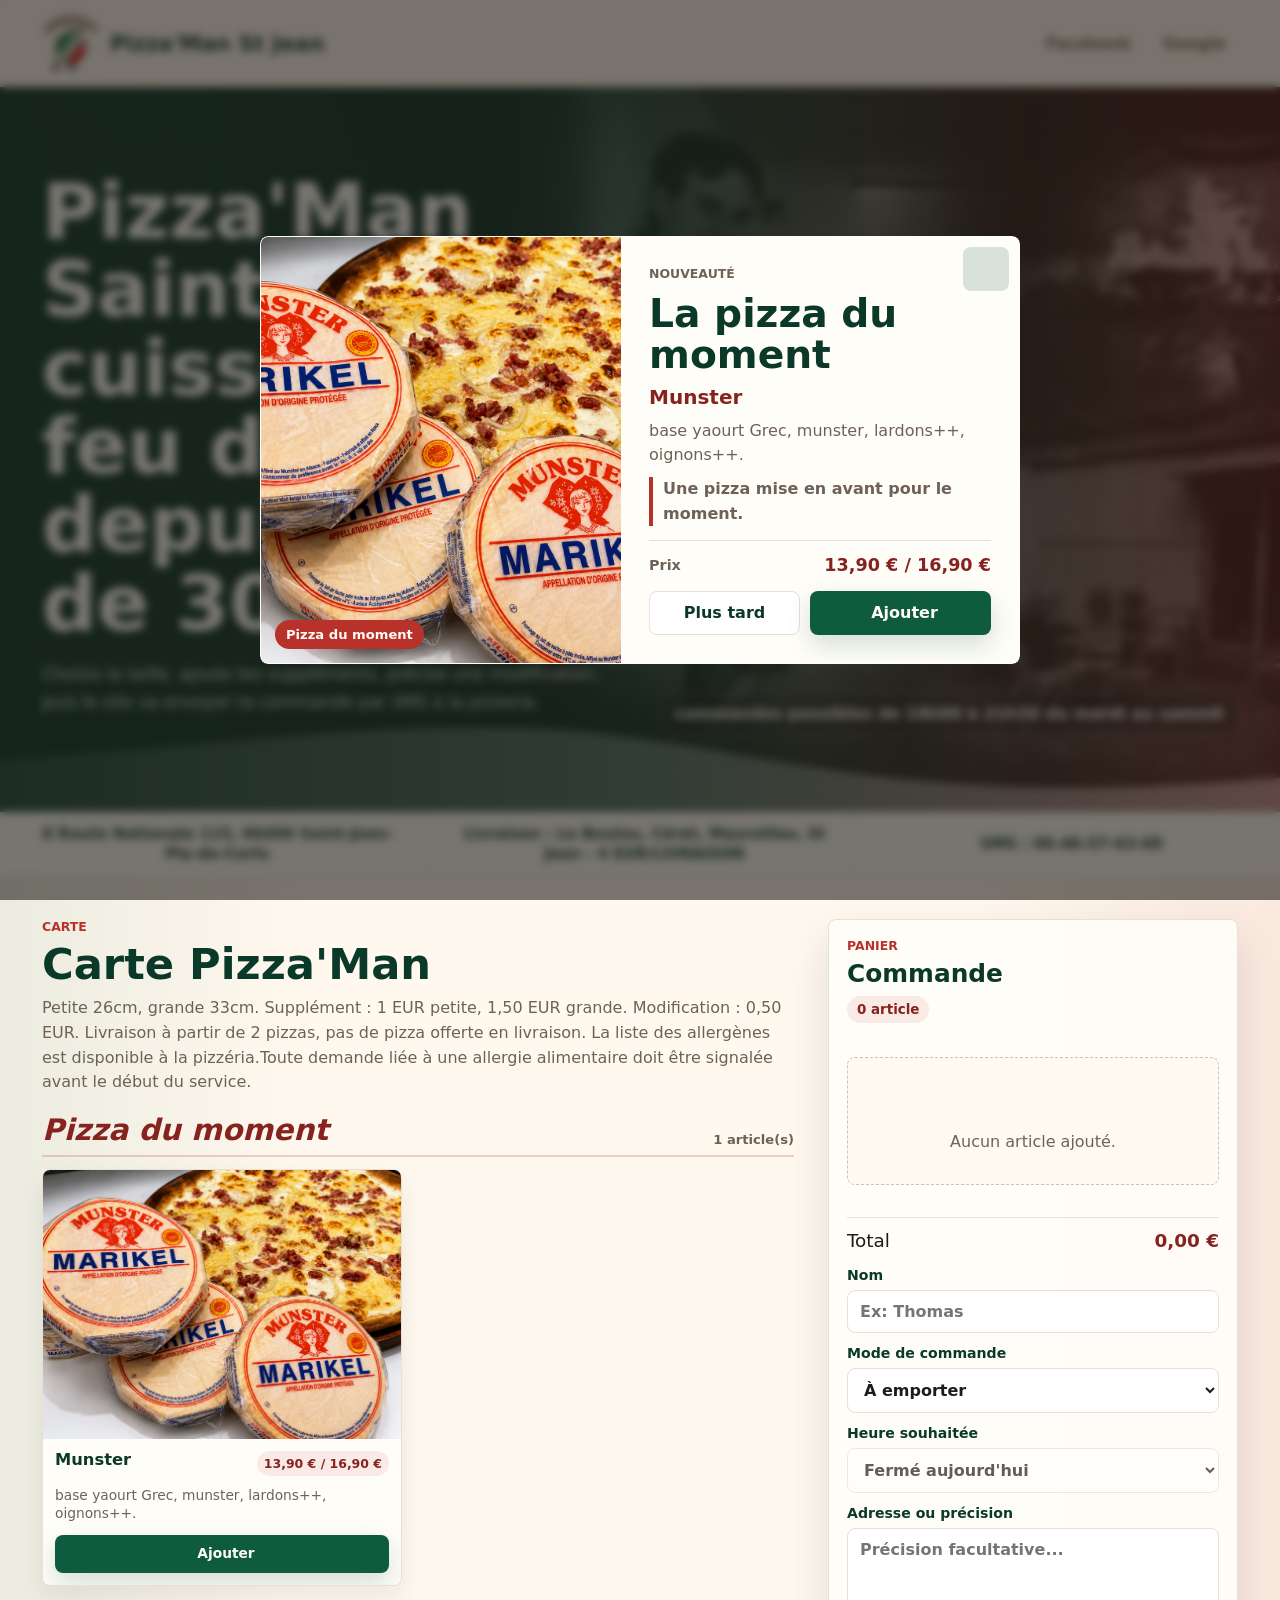
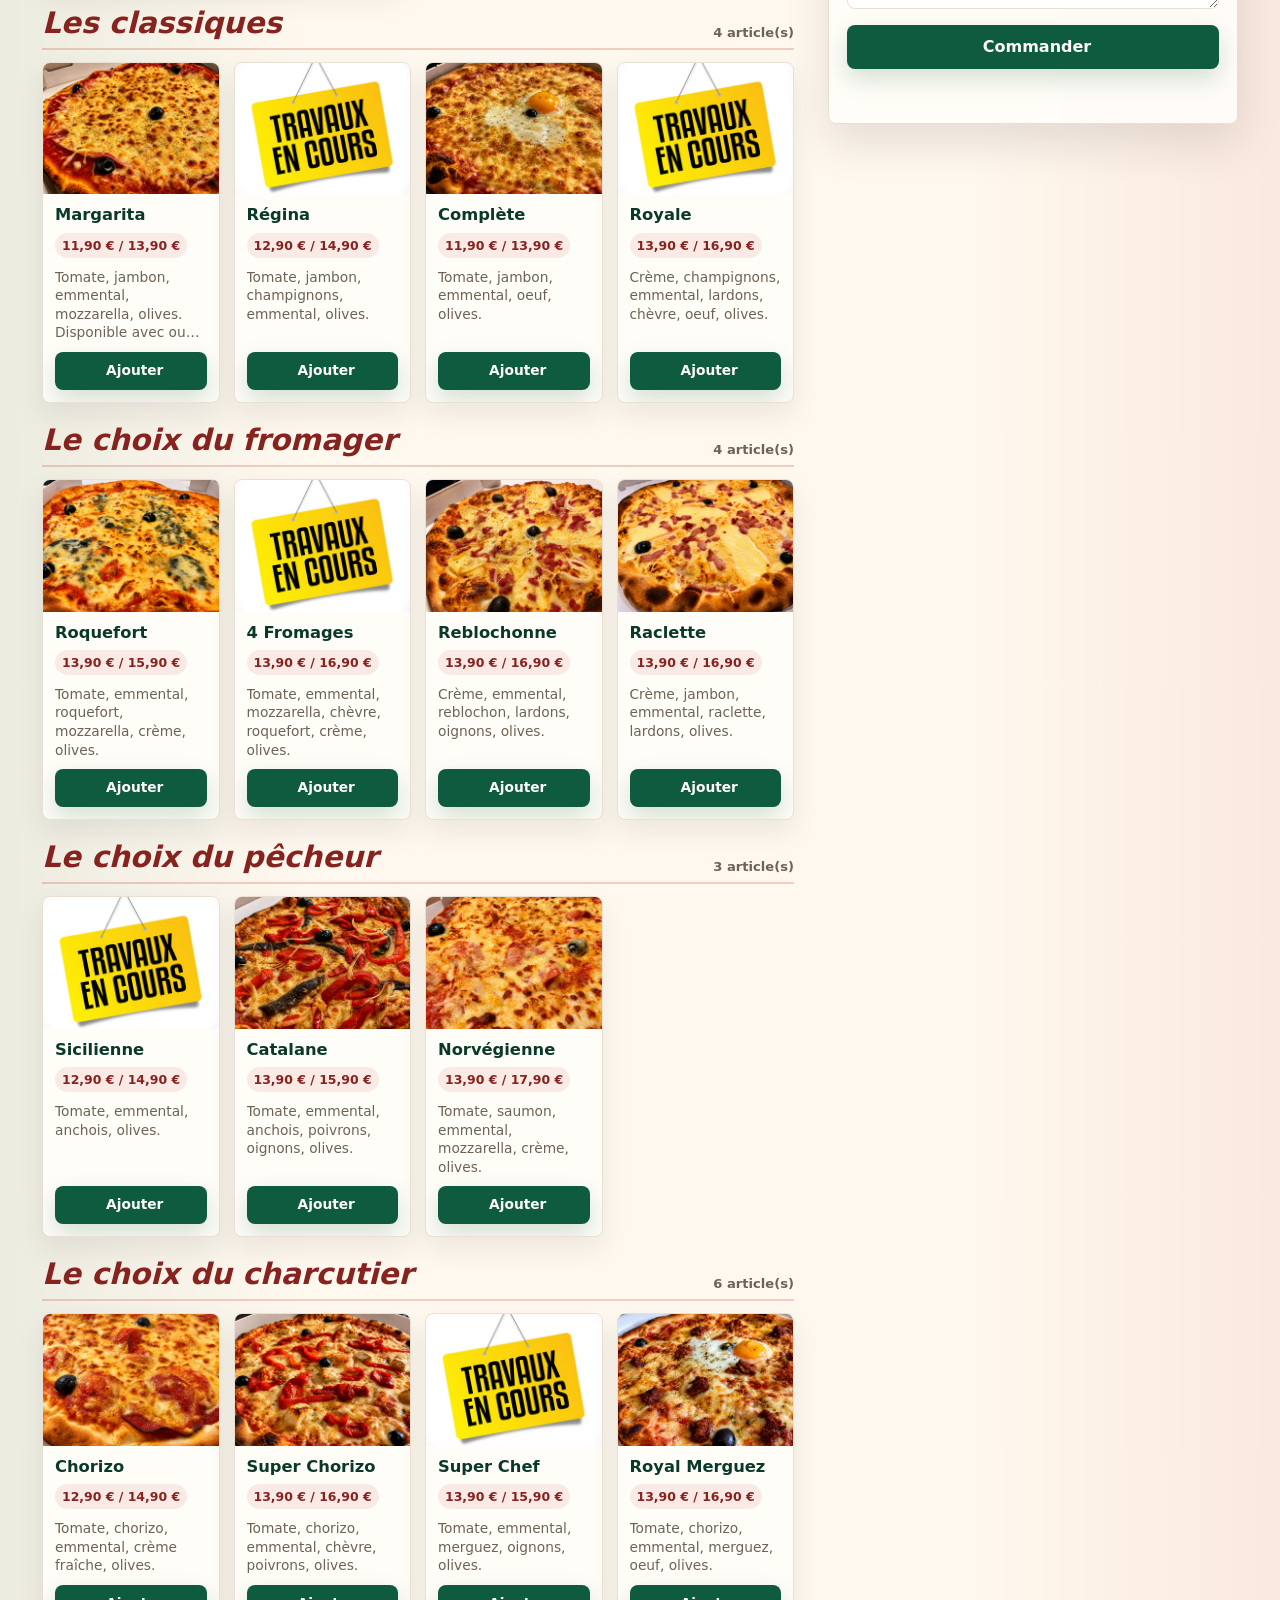
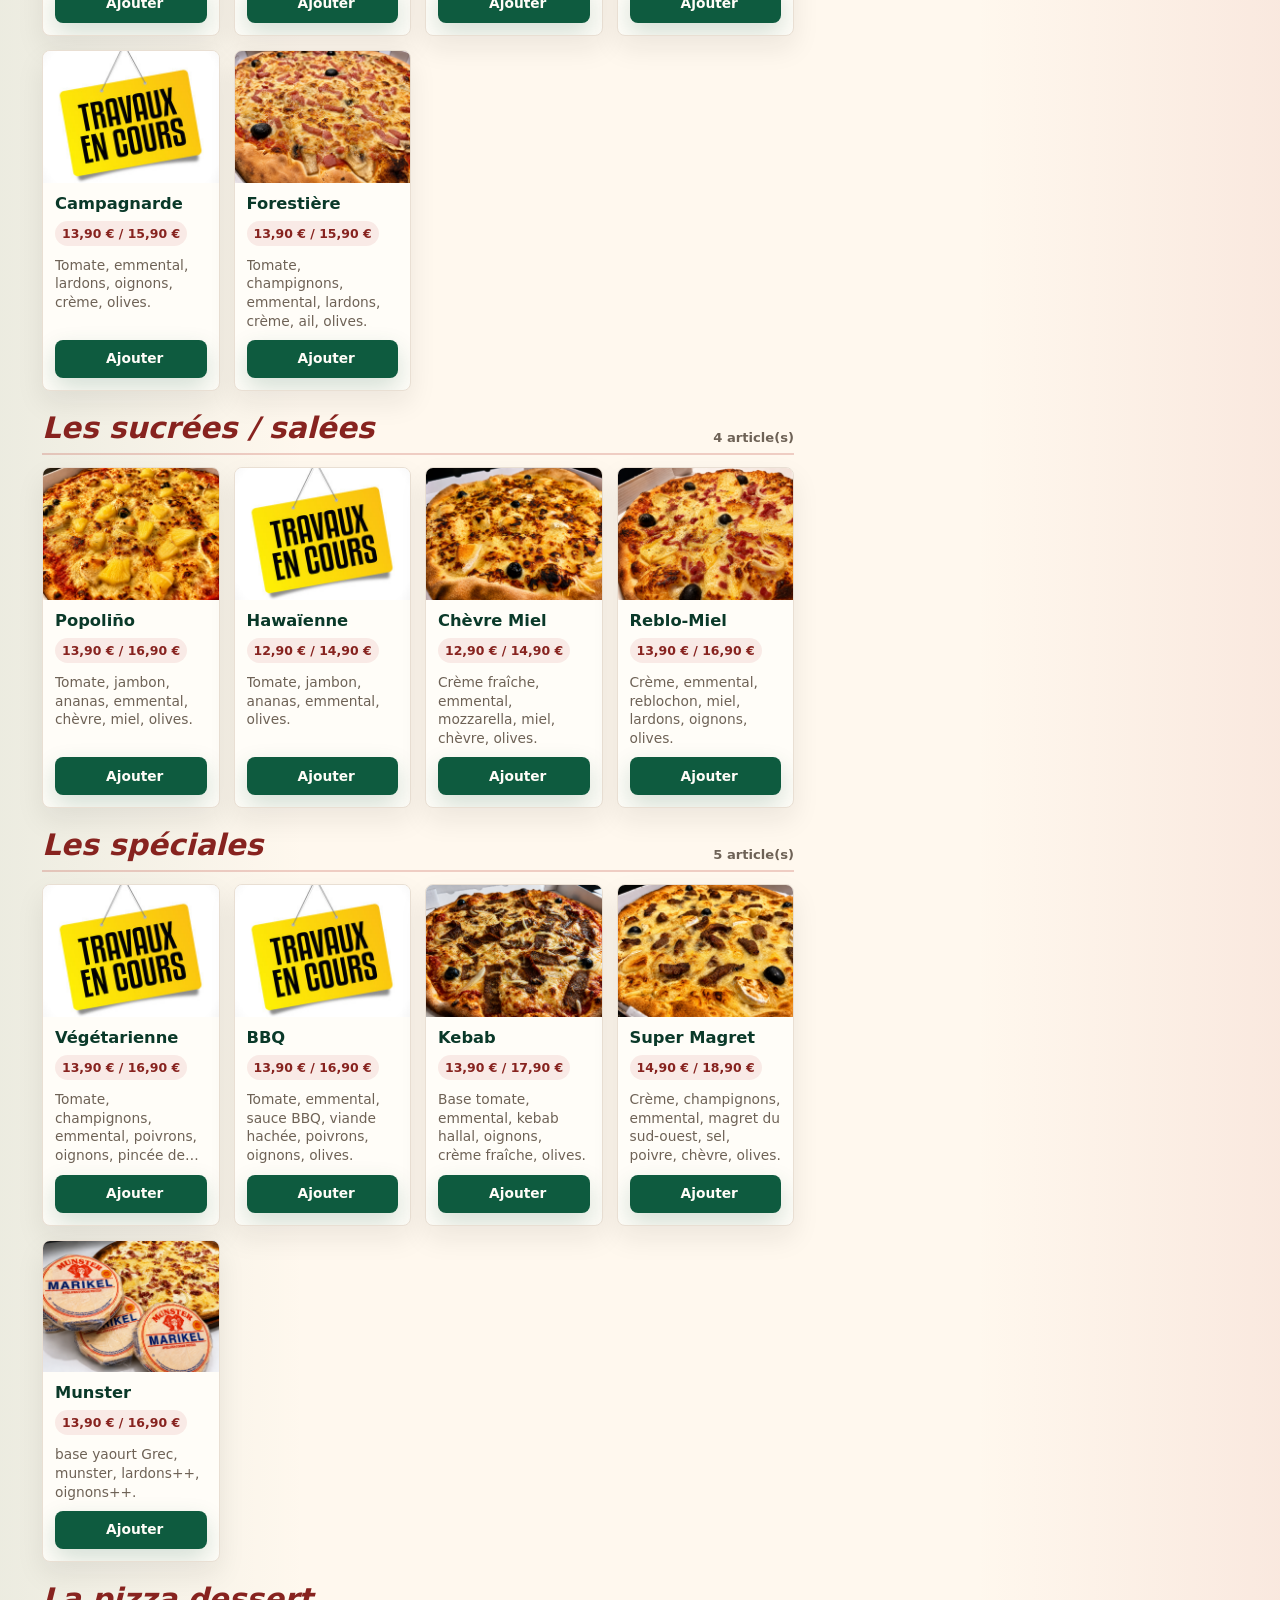
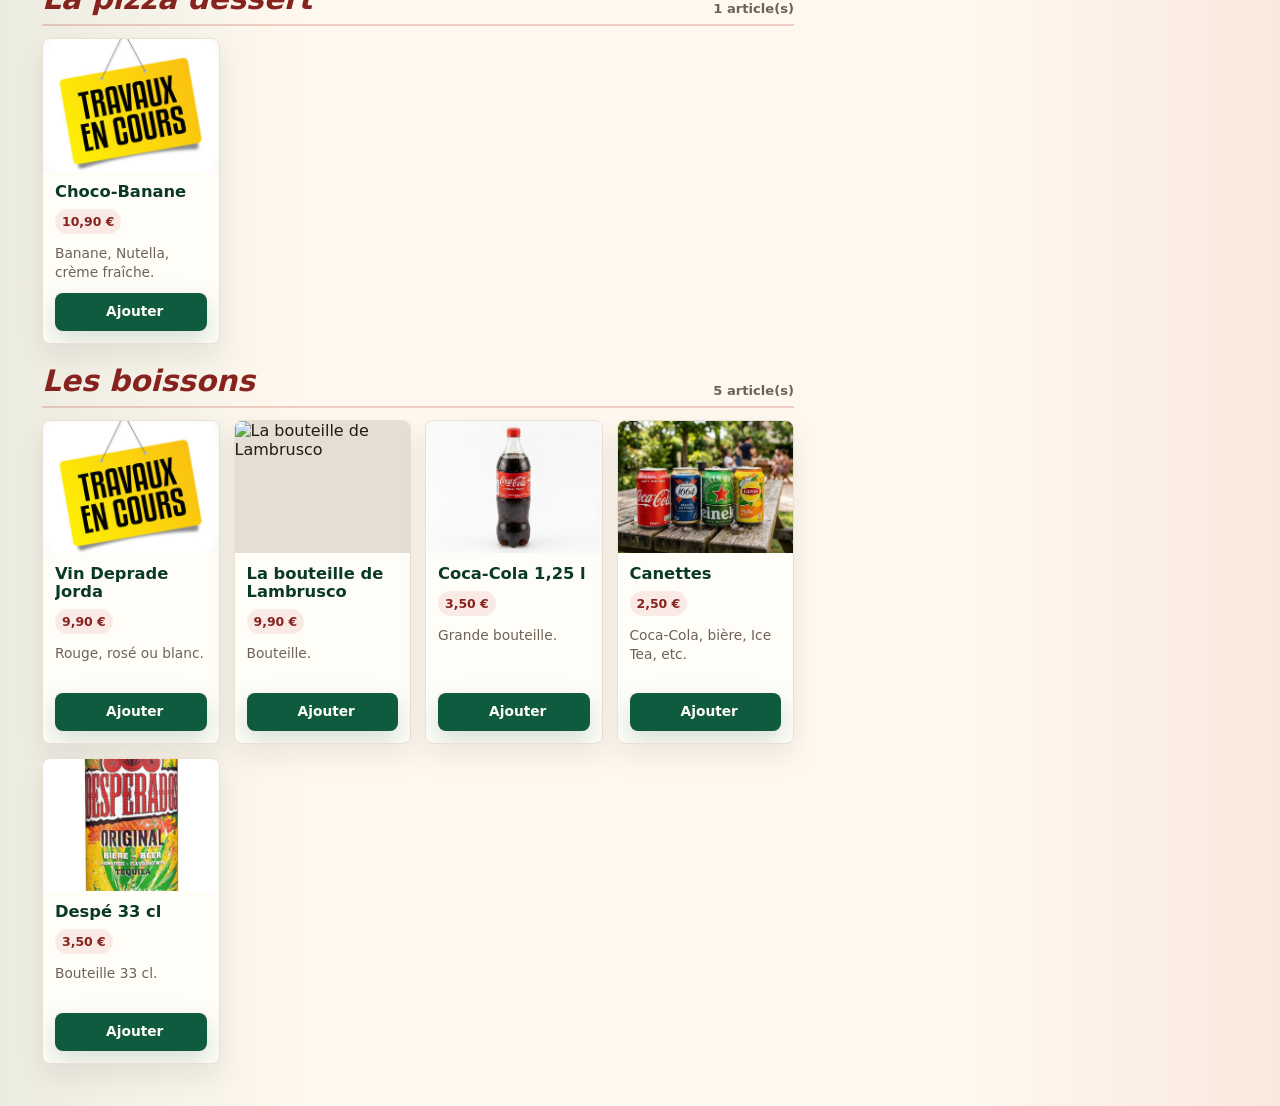
==== commit 421a8f39: "site actuel 15H50" ====
--- a/index.html
+++ b/index.html
@@ -38,7 +38,7 @@
           </p>
         </div>
         <div class="intro-status" aria-label="Horaires de commande">
-          <span>commandes possibles pour 18h45 à 21h30</span>
+          <span>commandes possibles de 18h00 à 21h30 du mardi au samedi</span>
         </div>
       </section>
 
@@ -64,8 +64,8 @@
             <h2>Carte Pizza'Man</h2>
             <p class="section-note">
               Petite 26cm, grande 33cm. Supplément : 1 EUR petite, 1,50 EUR grande.
-              Modification : 0,20 EUR. Livraison à partir de 2 pizzas, pas de pizza
-              offerte en livraison.
+              Modification : 0,50 EUR. Livraison à partir de 2 pizzas, pas de pizza
+              offerte en livraison. La liste des allergènes est disponible à la pizzéria.Toute demande liée à une allergie alimentaire doit être signalée avant le début du service.
             </p>
           </div>
           <div class="menu-grid" id="menu-grid"></div>
@@ -239,7 +239,7 @@
               rows="3"
               placeholder="Ex: sans olives, moins de fromage..."
             ></textarea>
-            <span class="option-note">Toute modification ajoute 0,20 EUR par pizza.</span>
+            <span class="option-note">Toute modification ajoute 0,50 EUR par pizza.</span>
           </label>
 
           <div class="quantity-row">
--- a/styles.css
+++ b/styles.css
@@ -293,7 +293,7 @@
 
 .category-grid {
   display: grid;
-  grid-template-columns: repeat(auto-fit, minmax(170px, 1fr));
+  grid-template-columns: repeat(auto-fill, minmax(170px, 1fr));
   gap: 14px;
 }
 
@@ -1330,6 +1330,11 @@
 }
 
 @media (min-width: 981px) {
+  .menu-category.is-featured .category-grid {
+    grid-template-columns: minmax(260px, 360px);
+    justify-content: start;
+  }
+
   .bottom-bar {
     display: none;
   }
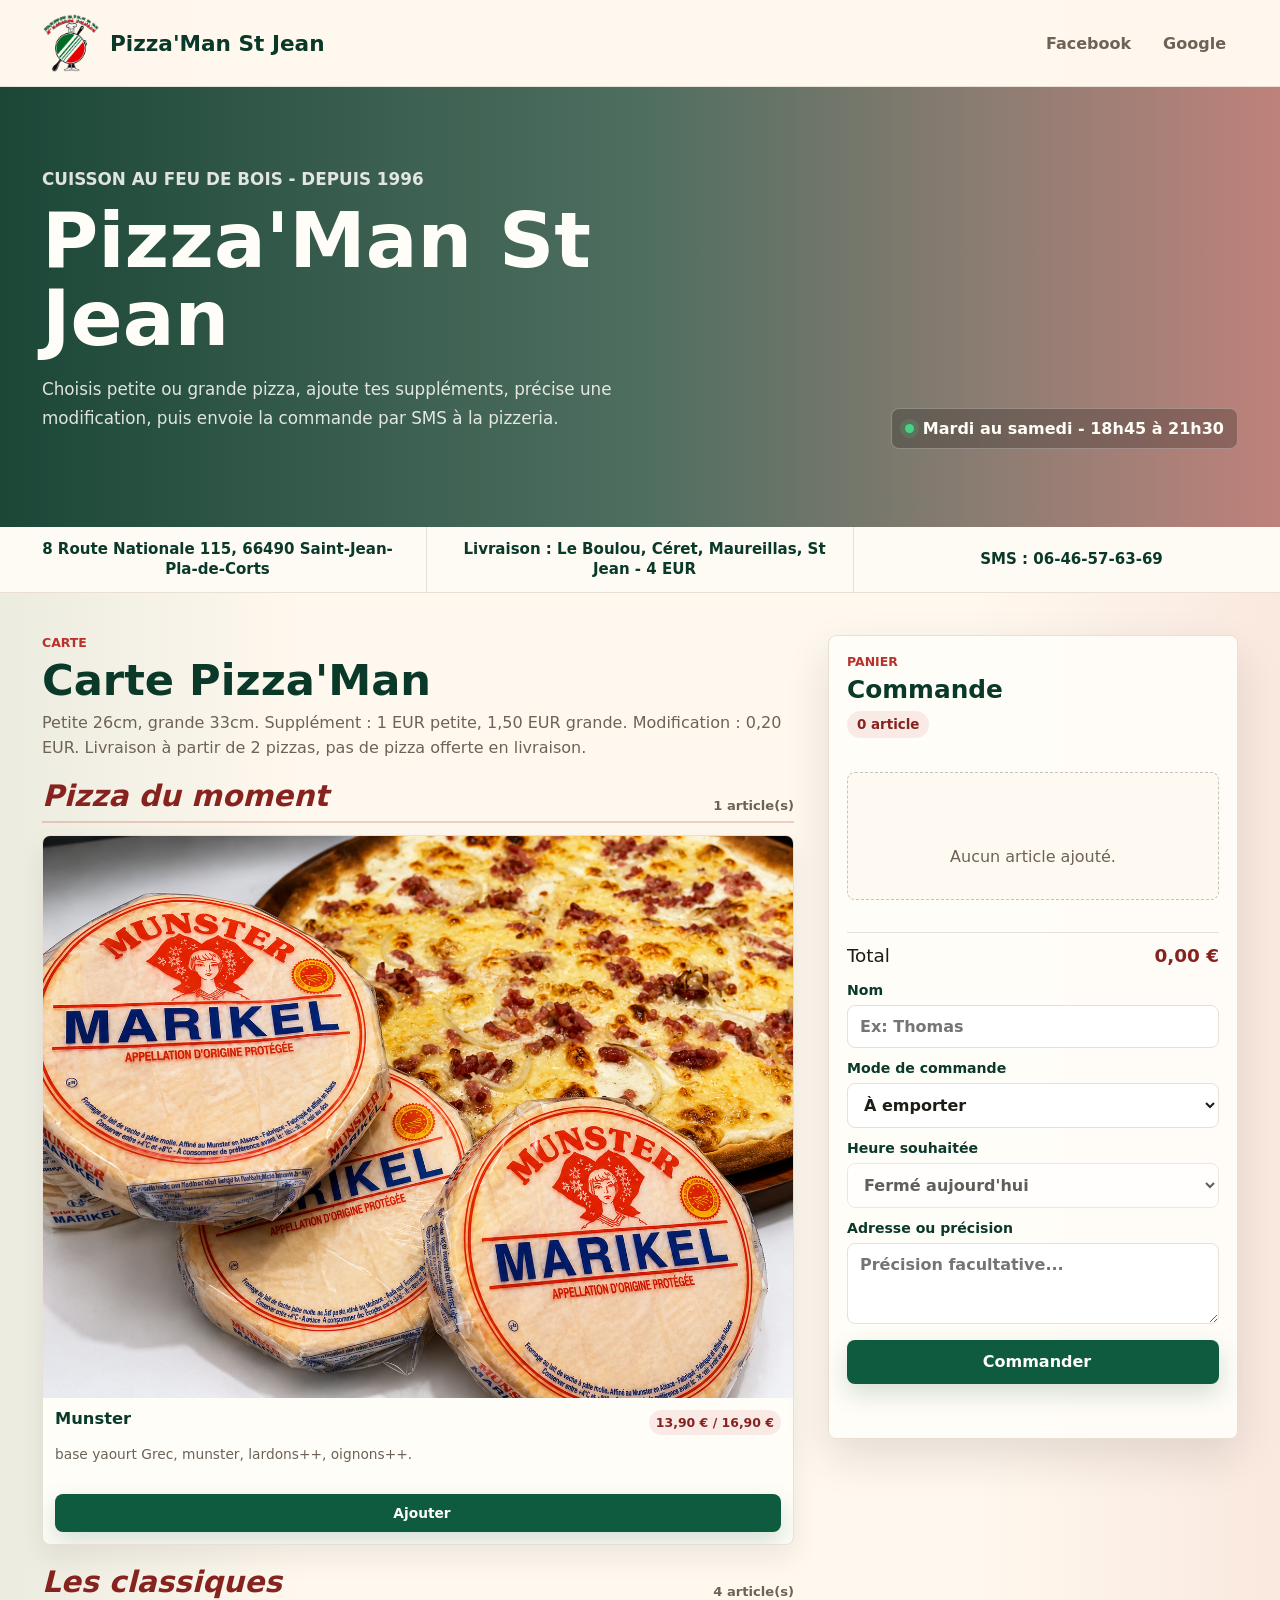
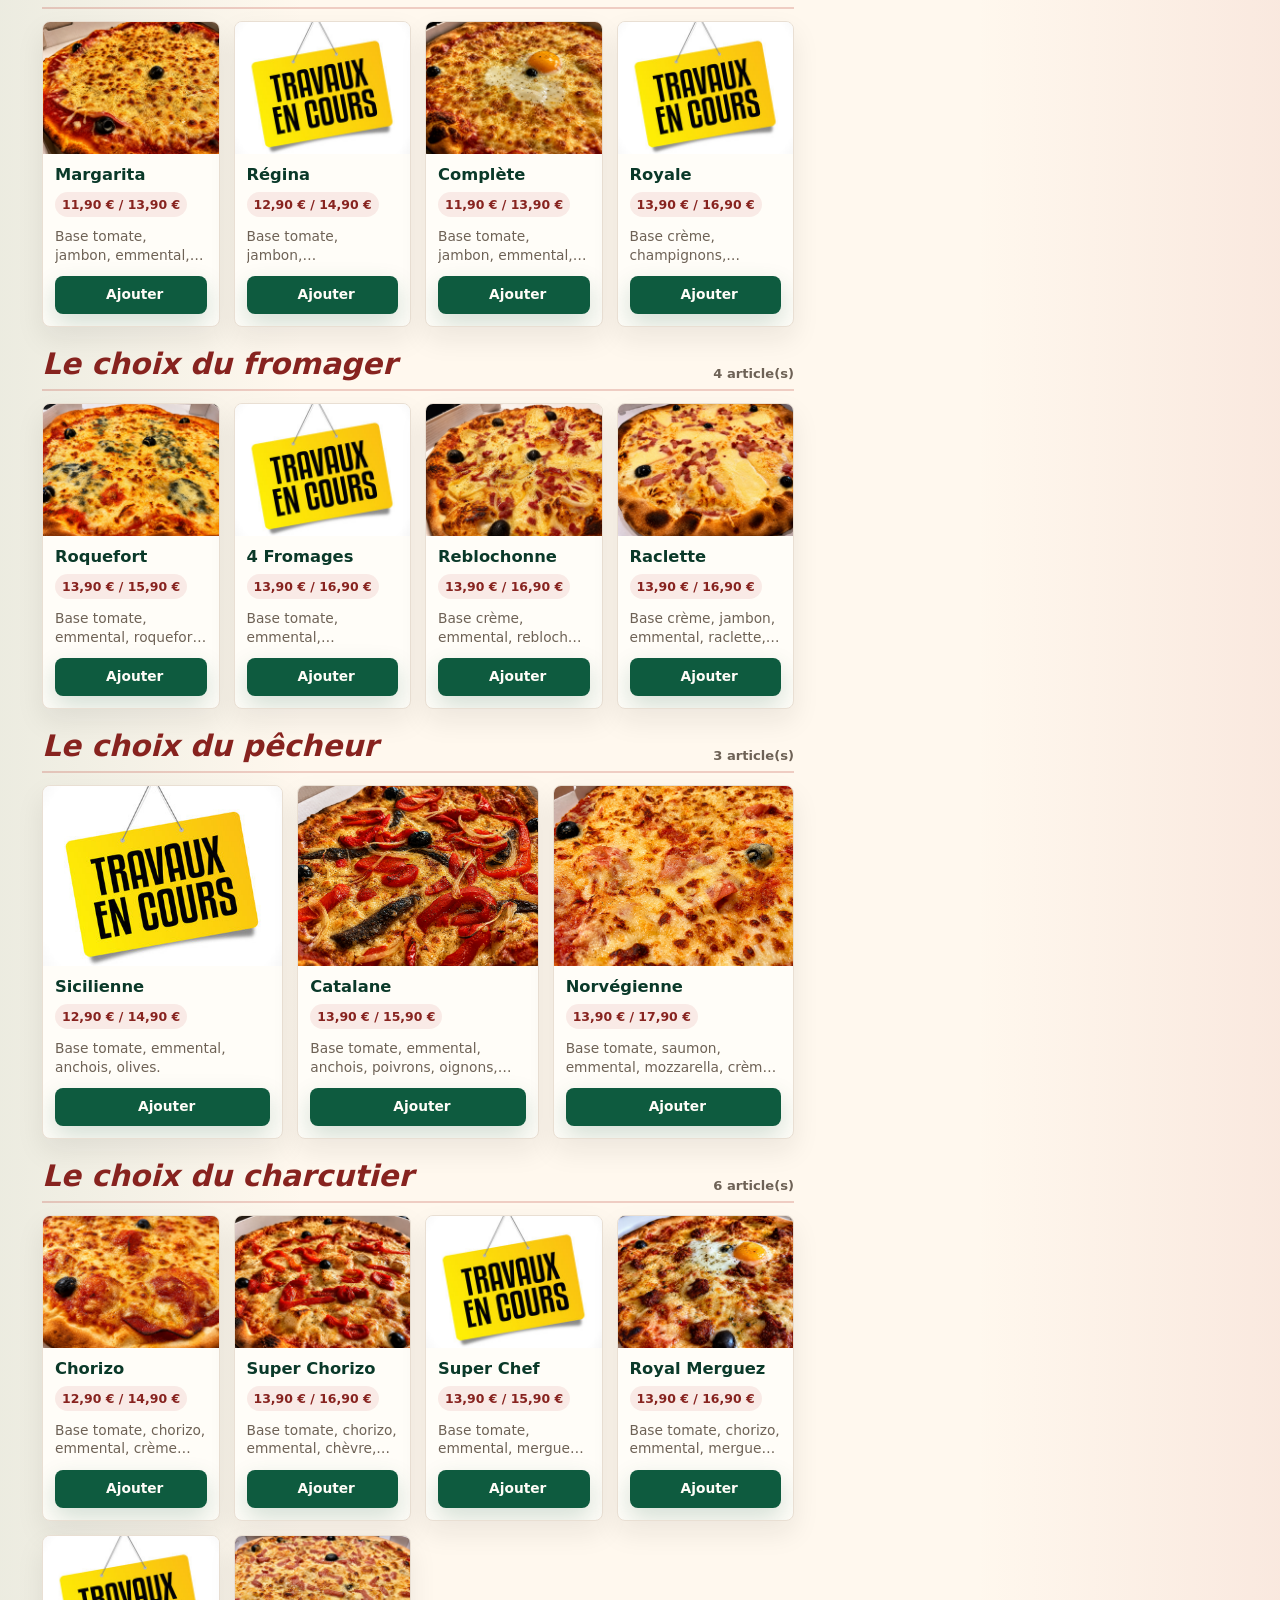
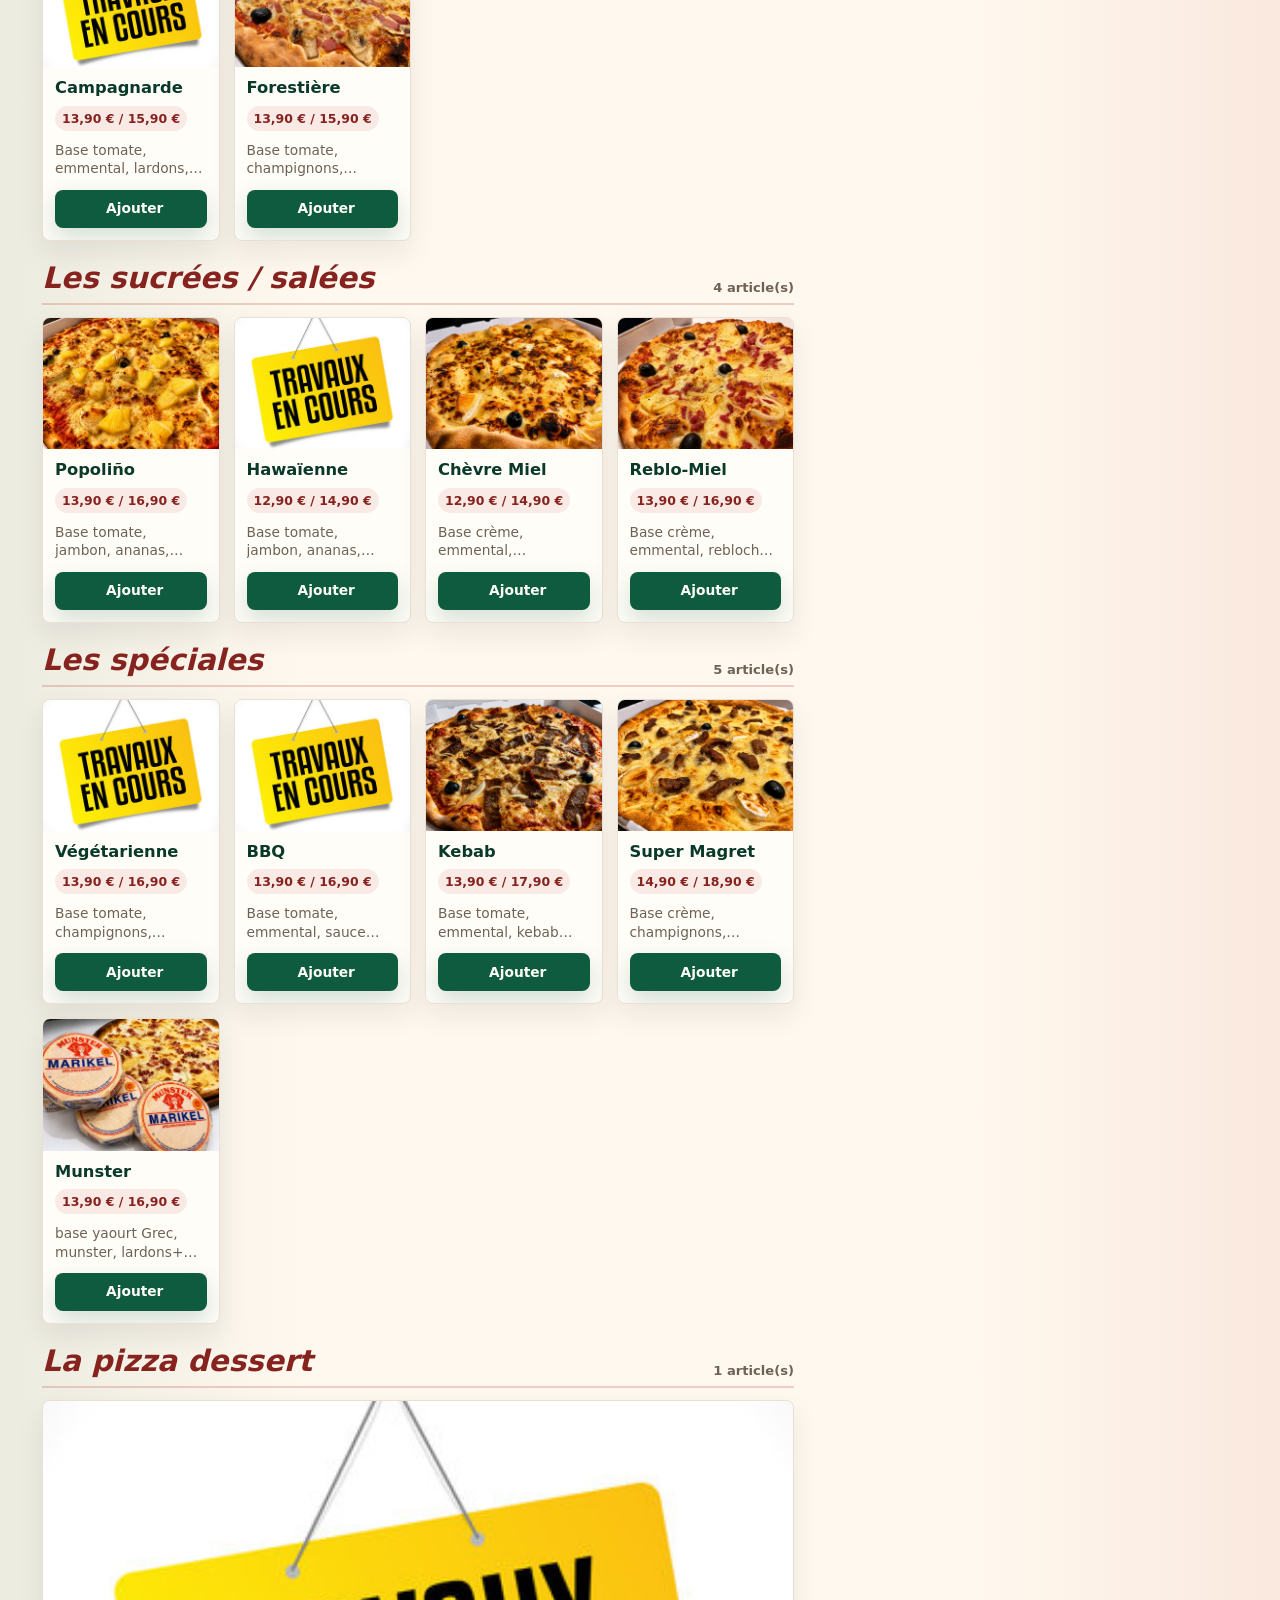
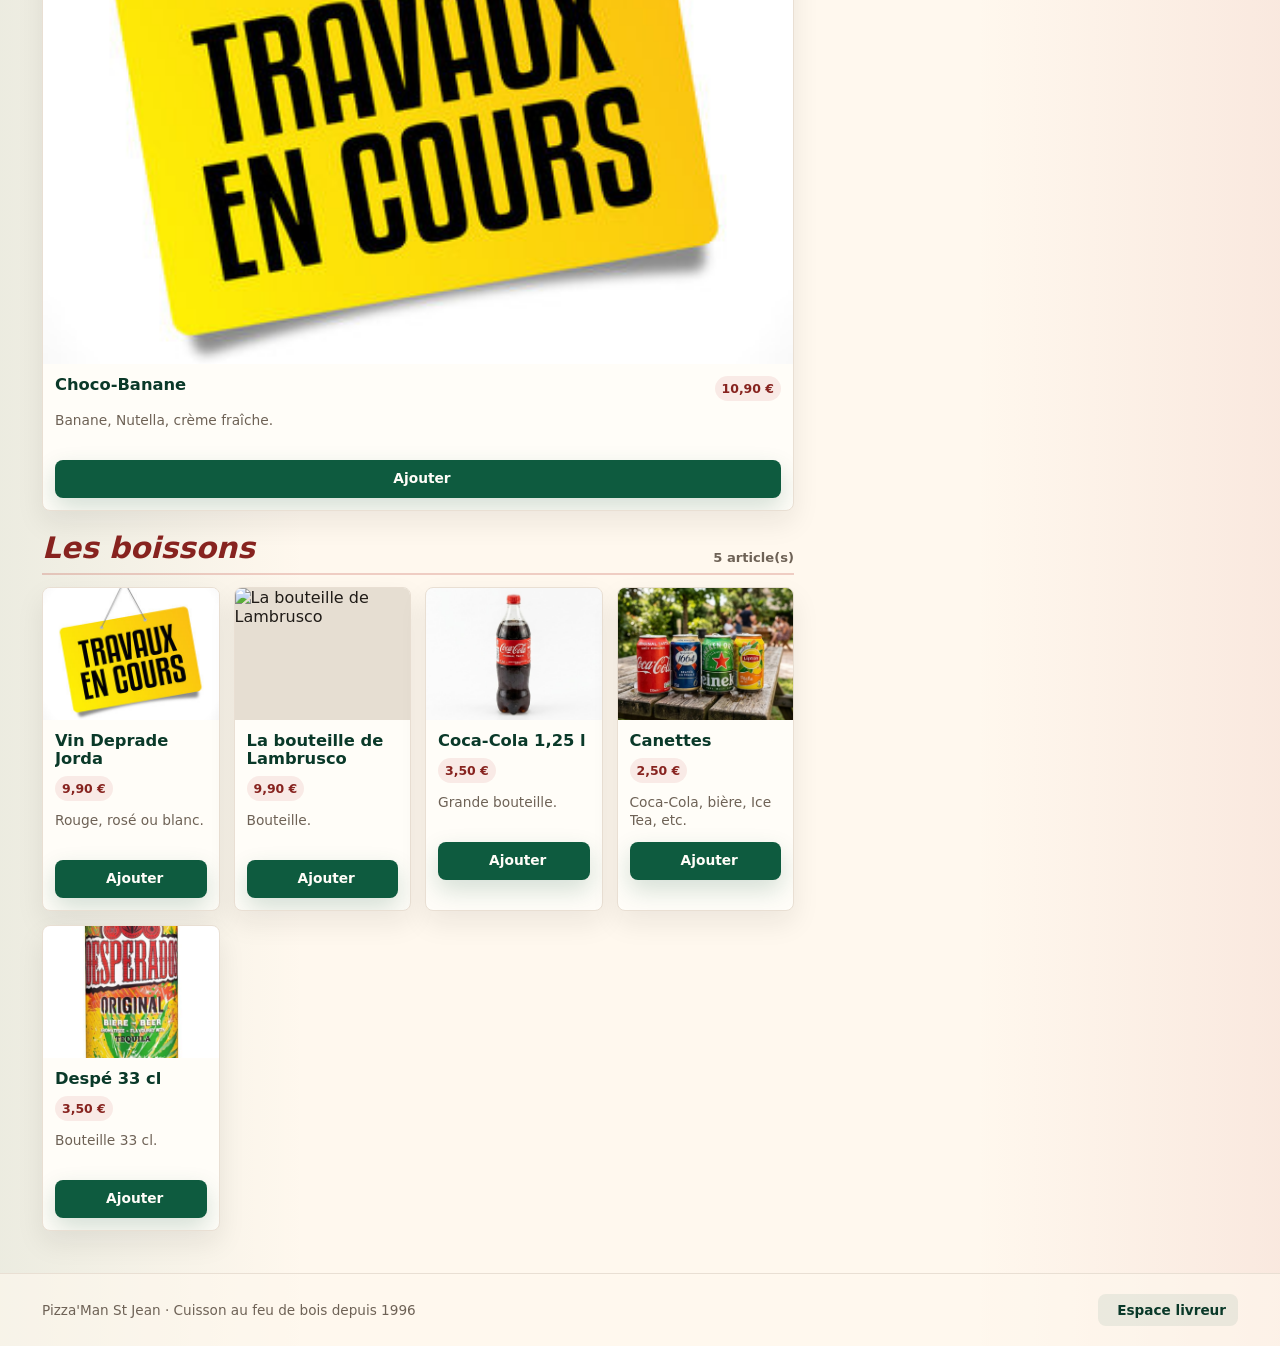
==== commit 48188d29: "livraison test" ====
--- a/index.html
+++ b/index.html
@@ -8,11 +8,9 @@
       name="description"
       content="Composez votre commande Pizza'Man, choisissez vos pizzas, ajoutez des suppléments et envoyez la commande à la pizzeria."
     />
-    <link rel="icon" href="assets/pizzaman-logo-clean.png" type="image/png" />
+    <link rel="icon" href="assets/favicon.png" type="image/png" />
     <link rel="stylesheet" href="styles.css" />
   </head>
-  
-  
   <body>
     <header class="site-header">
       <a class="brand" href="index.html" aria-label="Pizza'Man accueil">
@@ -24,21 +22,20 @@
         <a href="https://share.google/MiNwfMVDMd9wwK8vd" target="_blank" rel="noreferrer">Google</a>
       </nav>
     </header>
-    
-  <!-- PAGE ACCUEIL pizzaman-logo-clean-->  
-    
+
     <main>
       <section class="intro-band" aria-labelledby="page-title">
         <div class="intro-copy">
-          <p class="kicker"></p>
-          <h1 id="page-title">Pizza'Man Saint Jean, cuisson au feu de bois depuis plus de 30 ans</h1>
+          <p class="kicker">Cuisson au feu de bois - Depuis 1996</p>
+          <h1 id="page-title">Pizza'Man St Jean</h1>
           <p>
-            Choisis la taille, ajoute tes suppléments, précise une
-            modification, puis le site va envoyer ta commande par SMS à la pizzeria.
+            Choisis petite ou grande pizza, ajoute tes suppléments, précise une
+            modification, puis envoie la commande par SMS à la pizzeria.
           </p>
         </div>
-        <div class="intro-status" aria-label="Horaires de commande">
-          <span>commandes possibles de 18h00 à 21h30 du mardi au samedi</span>
+        <div class="intro-status" id="opening-status" aria-label="Statut pizzeria">
+          <span class="status-dot"></span>
+          <span id="opening-status-label">Mardi au samedi - 18h45 à 21h30</span>
         </div>
       </section>
 
@@ -49,7 +46,7 @@
         </div>
         <div>
           <i data-lucide="truck" aria-hidden="true"></i>
-          <span>Livraison : Le Boulou, Céret, Maureillas, St Jean - 4 EUR/LIVRAISON</span>
+          <span>Livraison : Le Boulou, Céret, Maureillas, St Jean - 4 EUR</span>
         </div>
         <a href="sms:+33646576369">
           <i data-lucide="message-square" aria-hidden="true"></i>
@@ -64,8 +61,8 @@
             <h2>Carte Pizza'Man</h2>
             <p class="section-note">
               Petite 26cm, grande 33cm. Supplément : 1 EUR petite, 1,50 EUR grande.
-              Modification : 0,50 EUR. Livraison à partir de 2 pizzas, pas de pizza
-              offerte en livraison. La liste des allergènes est disponible à la pizzéria.Toute demande liée à une allergie alimentaire doit être signalée avant le début du service.
+              Modification : 0,20 EUR. Livraison à partir de 2 pizzas, pas de pizza
+              offerte en livraison.
             </p>
           </div>
           <div class="menu-grid" id="menu-grid"></div>
@@ -133,35 +130,13 @@
       </section>
     </main>
 
-    <dialog class="featured-dialog" id="featured-dialog" aria-labelledby="featured-title">
-      <article class="featured-card">
-        <button class="icon-button featured-close" id="featured-close" aria-label="Fermer" type="button">
-          <i data-lucide="x" aria-hidden="true"></i>
-        </button>
-        <div class="featured-media">
-          <img id="featured-image" alt="" />
-          <span id="featured-badge">Pizza du moment</span>
-        </div>
-        <div class="featured-content">
-          <p class="kicker">Nouveauté</p>
-          <h2 id="featured-title">La pizza du moment</h2>
-          <h3 id="featured-name"></h3>
-          <p id="featured-description"></p>
-          <p class="featured-note" id="featured-note"></p>
-          <div class="featured-price-row">
-            <span>Prix</span>
-            <strong id="featured-price"></strong>
-          </div>
-          <div class="featured-actions">
-            <button class="secondary-action" id="featured-dismiss" type="button">Plus tard</button>
-            <button class="primary-action" id="featured-add" type="button">
-              <i data-lucide="plus" aria-hidden="true"></i>
-              Ajouter
-            </button>
-          </div>
-        </div>
-      </article>
-    </dialog>
+    <footer class="site-footer">
+      <span>Pizza'Man St Jean · Cuisson au feu de bois depuis 1996</span>
+      <a href="livreur.html" class="footer-driver-link">
+        <i data-lucide="truck" aria-hidden="true"></i>
+        Espace livreur
+      </a>
+    </footer>
 
     <dialog class="confirm-dialog" id="confirm-dialog" aria-labelledby="confirm-title">
       <div class="confirm-card">
@@ -213,15 +188,6 @@
             <div class="segmented-control" id="size-control"></div>
           </fieldset>
 
-          <fieldset class="ham-field" id="ham-field" hidden>
-            <legend>Jambon</legend>
-            <div class="segmented-control" id="ham-control">
-              <button type="button" data-ham-option="with">Avec jambon</button>
-              <button type="button" data-ham-option="without">Sans jambon</button>
-            </div>
-            <p class="option-note">Ce choix est gratuit pour la Margarita.</p>
-          </fieldset>
-
           <details class="extras-details" id="extras-details">
             <summary id="extras-toggle">
               <span class="extras-toggle-label">Suppléments</span>
@@ -239,7 +205,7 @@
               rows="3"
               placeholder="Ex: sans olives, moins de fromage..."
             ></textarea>
-            <span class="option-note">Toute modification ajoute 0,50 EUR par pizza.</span>
+            <span class="option-note">Toute modification ajoute 0,20 EUR par pizza.</span>
           </label>
 
           <div class="quantity-row">
--- a/styles.css
+++ b/styles.css
@@ -134,7 +134,7 @@
   color: #fffdf8;
   background:
     linear-gradient(90deg, rgba(10, 57, 41, 0.92), rgba(10, 57, 41, 0.72), rgba(135, 35, 31, 0.52)),
-    url(assets/bandeau2.png)
+    url("https://images.unsplash.com/photo-1513104890138-7c749659a591?auto=format&fit=crop&w=1800&q=80")
       center / cover;
 }
 
@@ -173,6 +173,7 @@
 .intro-status {
   display: inline-flex;
   align-items: center;
+  gap: 9px;
   width: max-content;
   padding: 10px 13px;
   border: 1px solid rgba(255, 255, 255, 0.28);
@@ -209,6 +210,24 @@
 .business-strip svg {
   flex: 0 0 auto;
   color: var(--red);
+}
+
+.status-dot {
+  width: 9px;
+  height: 9px;
+  border-radius: 999px;
+  background: #45d483;
+  box-shadow: 0 0 0 5px rgba(69, 212, 131, 0.17);
+}
+
+.intro-status.is-closed .status-dot {
+  background: var(--red);
+  box-shadow: 0 0 0 5px rgba(184, 50, 43, 0.18);
+}
+
+.intro-status.is-open .status-dot {
+  background: #45d483;
+  box-shadow: 0 0 0 5px rgba(69, 212, 131, 0.17);
 }
 
 .order-layout {
@@ -293,7 +312,7 @@
 
 .category-grid {
   display: grid;
-  grid-template-columns: repeat(auto-fill, minmax(170px, 1fr));
+  grid-template-columns: repeat(auto-fit, minmax(170px, 1fr));
   gap: 14px;
 }
 
@@ -312,9 +331,6 @@
   min-width: 0;
 }
 
-/*
-  TAILLE DE L'IMAGE DANS LES PIZZAS
-*/
 .pizza-card img {
   width: 100%;
   aspect-ratio: 4 / 3;
@@ -324,8 +340,7 @@
 
 .pizza-card-body {
   display: grid;
-  grid-template-rows: auto minmax(0, 1fr) auto;
-  align-content: stretch;
+  align-content: start;
   gap: 10px;
   min-width: 0;
   padding: 12px;
@@ -373,7 +388,7 @@
   display: -webkit-box;
   overflow: hidden;
   -webkit-box-orient: vertical;
-  -webkit-line-clamp: 4;
+  -webkit-line-clamp: 2;
   margin: 0;
   min-height: 39px;
   color: var(--muted);
@@ -843,139 +858,8 @@
 }
 
 body:has(.pizza-dialog[open]) .bottom-bar,
-body:has(.featured-dialog[open]) .bottom-bar,
 body:has(.confirm-dialog[open]) .bottom-bar {
   visibility: hidden;
-}
-
-body:has(.featured-dialog[open]) {
-  overflow: hidden;
-}
-
-.featured-dialog {
-  width: min(760px, calc(100vw - 28px));
-  max-height: calc(100dvh - 28px);
-  border: 0;
-  border-radius: 8px;
-  padding: 0;
-  background: transparent;
-  overflow: hidden;
-}
-
-.featured-dialog::backdrop {
-  background: rgba(31, 27, 23, 0.6);
-  backdrop-filter: blur(4px);
-}
-
-.featured-card {
-  position: relative;
-  display: grid;
-  grid-template-columns: minmax(0, 0.95fr) minmax(0, 1.05fr);
-  max-height: calc(100dvh - 28px);
-  overflow: hidden;
-  border: 1px solid rgba(255, 255, 255, 0.32);
-  border-radius: 8px;
-  background: var(--paper);
-  box-shadow: var(--shadow);
-}
-
-.featured-close {
-  position: absolute;
-  top: 10px;
-  right: 10px;
-  z-index: 2;
-  background: rgba(255, 253, 248, 0.94);
-}
-
-.featured-media {
-  position: relative;
-  min-height: 100%;
-  background: #e6ded2;
-}
-
-.featured-media img {
-  width: 100%;
-  height: 100%;
-  min-height: 320px;
-  object-fit: cover;
-}
-
-.featured-media span {
-  position: absolute;
-  left: 14px;
-  bottom: 14px;
-  border-radius: 999px;
-  padding: 7px 11px;
-  color: #fffdf8;
-  background: var(--red);
-  font-size: 0.82rem;
-  font-weight: 850;
-}
-
-.featured-content {
-  display: grid;
-  align-content: center;
-  gap: 10px;
-  min-width: 0;
-  padding: clamp(18px, 3vw, 28px);
-}
-
-.featured-content h2,
-.featured-content h3,
-.featured-content p {
-  margin: 0;
-}
-
-.featured-content h2 {
-  color: var(--green-dark);
-  font-size: clamp(1.7rem, 3.6vw, 2.45rem);
-  line-height: 1.04;
-}
-
-.featured-content h3 {
-  color: var(--red-dark);
-  font-size: 1.25rem;
-  line-height: 1.15;
-}
-
-.featured-content p {
-  color: var(--muted);
-  line-height: 1.52;
-}
-
-.featured-note {
-  border-left: 4px solid var(--red);
-  padding-left: 10px;
-  font-weight: 800;
-}
-
-.featured-price-row {
-  display: flex;
-  align-items: center;
-  justify-content: space-between;
-  gap: 12px;
-  margin-top: 4px;
-  border-top: 1px solid var(--line);
-  padding-top: 14px;
-}
-
-.featured-price-row span {
-  color: var(--muted);
-  font-size: 0.9rem;
-  font-weight: 800;
-}
-
-.featured-price-row strong {
-  color: var(--red-dark);
-  font-size: 1.1rem;
-  white-space: nowrap;
-}
-
-.featured-actions {
-  display: grid;
-  grid-template-columns: 1fr 1.2fr;
-  gap: 10px;
-  margin-top: 6px;
 }
 
 .dialog-card {
@@ -1188,33 +1072,6 @@
     max-height: calc(100vh - 26px);
   }
 
-  .featured-card {
-    grid-template-columns: minmax(0, 1fr);
-  }
-
-  .featured-media img {
-    min-height: 160px;
-    max-height: 30dvh;
-  }
-
-  .featured-content {
-    align-content: start;
-    gap: 8px;
-    padding: 16px;
-  }
-
-  .featured-content h2 {
-    font-size: 1.55rem;
-  }
-
-  .featured-content h3 {
-    font-size: 1.08rem;
-  }
-
-  .featured-content p {
-    font-size: 0.9rem;
-  }
-
   .intro-status {
     justify-self: start;
   }
@@ -1294,13 +1151,6 @@
     grid-template-columns: minmax(0, 1fr);
   }
 
-  .featured-price-row {
-    align-items: flex-start;
-    flex-direction: column;
-    gap: 4px;
-    padding-top: 10px;
-  }
-
   .category-grid {
     grid-template-columns: repeat(2, minmax(0, 1fr));
     gap: 12px;
@@ -1330,11 +1180,6 @@
 }
 
 @media (min-width: 981px) {
-  .menu-category.is-featured .category-grid {
-    grid-template-columns: minmax(260px, 360px);
-    justify-content: start;
-  }
-
   .bottom-bar {
     display: none;
   }
@@ -1347,3 +1192,284 @@
     padding-bottom: 0;
   }
 }
+
+.site-footer {
+  display: flex;
+  flex-wrap: wrap;
+  align-items: center;
+  justify-content: space-between;
+  gap: 12px;
+  padding: 20px clamp(16px, 4vw, 42px);
+  border-top: 1px solid var(--line);
+  color: var(--muted);
+  font-size: 0.85rem;
+  background: rgba(255, 248, 238, 0.6);
+}
+
+.footer-driver-link {
+  display: inline-flex;
+  align-items: center;
+  gap: 7px;
+  border-radius: 8px;
+  padding: 8px 12px;
+  color: var(--green-dark);
+  font-weight: 800;
+  background: rgba(14, 91, 63, 0.08);
+}
+
+.footer-driver-link:hover,
+.footer-driver-link:focus-visible {
+  background: rgba(14, 91, 63, 0.16);
+  outline: none;
+}
+
+.footer-driver-link svg {
+  width: 18px;
+  height: 18px;
+}
+
+/* =============================================================
+   Suivi de livraison : page livreur + page suivi client
+   ============================================================= */
+
+.delivery-page,
+.tracking-page {
+  display: grid;
+  gap: 18px;
+  width: min(680px, 100%);
+  margin: 0 auto;
+  padding: clamp(20px, 4vw, 40px) clamp(16px, 4vw, 32px) 48px;
+}
+
+.delivery-page .section-heading h1,
+.tracking-page h1 {
+  margin: 0;
+  color: var(--green-dark);
+  font-size: clamp(1.6rem, 4vw, 2.3rem);
+  line-height: 1.08;
+}
+
+.delivery-card {
+  display: grid;
+  gap: 14px;
+  padding: 20px;
+  border: 1px solid var(--line);
+  border-radius: 12px;
+  background: rgba(255, 253, 248, 0.96);
+  box-shadow: var(--shadow);
+}
+
+.delivery-hint {
+  display: flex;
+  gap: 10px;
+  align-items: flex-start;
+  margin: 0;
+  padding: 12px 14px;
+  border-radius: 10px;
+  color: var(--green-dark);
+  background: rgba(14, 91, 63, 0.08);
+  font-size: 0.9rem;
+  line-height: 1.5;
+}
+
+.delivery-hint svg {
+  flex: 0 0 auto;
+  margin-top: 2px;
+}
+
+.form-note.is-error {
+  color: var(--red-dark);
+  font-weight: 700;
+}
+
+.delivery-live-head {
+  display: flex;
+  align-items: center;
+  gap: 10px;
+}
+
+.delivery-live-head h2 {
+  margin: 0;
+  color: var(--green-dark);
+  font-size: 1.3rem;
+}
+
+.live-dot {
+  width: 12px;
+  height: 12px;
+  flex: 0 0 auto;
+  border-radius: 50%;
+  background: var(--muted);
+}
+
+.live-dot.is-live,
+.delivery-live .live-dot {
+  background: var(--red);
+  box-shadow: 0 0 0 0 rgba(184, 50, 43, 0.55);
+  animation: live-pulse 1.8s ease-out infinite;
+}
+
+@keyframes live-pulse {
+  0% {
+    box-shadow: 0 0 0 0 rgba(184, 50, 43, 0.5);
+  }
+  70% {
+    box-shadow: 0 0 0 12px rgba(184, 50, 43, 0);
+  }
+  100% {
+    box-shadow: 0 0 0 0 rgba(184, 50, 43, 0);
+  }
+}
+
+.delivery-status-line {
+  margin: 0;
+  padding: 10px 12px;
+  border-radius: 10px;
+  background: rgba(14, 91, 63, 0.06);
+  color: var(--green-dark);
+  font-weight: 700;
+  font-size: 0.92rem;
+}
+
+.delivery-actions {
+  display: grid;
+  grid-template-columns: 1fr 1fr;
+  gap: 10px;
+}
+
+.delivery-actions .primary-action {
+  grid-column: 1 / -1;
+}
+
+.delivery-preview-link {
+  display: inline-flex;
+  align-items: center;
+  gap: 8px;
+  color: var(--green-dark);
+  font-weight: 800;
+  font-size: 0.9rem;
+}
+
+.delivery-preview-link:hover {
+  text-decoration: underline;
+}
+
+.delivery-end-actions {
+  display: grid;
+  grid-template-columns: 1fr 1fr;
+  gap: 10px;
+  margin-top: 6px;
+  padding-top: 14px;
+  border-top: 1px solid var(--line);
+}
+
+.delivery-live.is-finished .delivery-actions,
+.delivery-live.is-finished .delivery-end-actions,
+.delivery-live.is-finished label,
+.delivery-live.is-finished .delivery-preview-link {
+  display: none;
+}
+
+/* --- Page de suivi client --- */
+
+.tracking-card {
+  display: grid;
+  gap: 16px;
+  padding: 20px;
+  border: 1px solid var(--line);
+  border-radius: 12px;
+  background: rgba(255, 253, 248, 0.96);
+  box-shadow: var(--shadow);
+}
+
+.tracking-head {
+  display: flex;
+  gap: 12px;
+  align-items: center;
+}
+
+.tracking-head .live-dot {
+  width: 14px;
+  height: 14px;
+}
+
+.tracking-eta {
+  display: grid;
+  grid-template-columns: 1fr 1fr;
+  gap: 12px;
+}
+
+.eta-block {
+  display: grid;
+  gap: 4px;
+  padding: 12px 14px;
+  border-radius: 10px;
+  background: rgba(14, 91, 63, 0.07);
+}
+
+.eta-label {
+  color: var(--muted);
+  font-size: 0.8rem;
+  font-weight: 700;
+}
+
+.eta-block strong {
+  color: var(--green-dark);
+  font-size: 1.5rem;
+  line-height: 1;
+}
+
+.tracking-note {
+  margin: 0;
+  color: var(--muted);
+  font-size: 0.95rem;
+  line-height: 1.5;
+}
+
+.tracking-maps-link {
+  justify-self: start;
+}
+
+.tracking-map {
+  height: clamp(320px, 55vh, 620px);
+  width: 100%;
+  border: 1px solid var(--line);
+  border-radius: 12px;
+  overflow: hidden;
+  box-shadow: var(--shadow);
+  background: #e9e4da;
+  z-index: 0;
+}
+
+.tracking-footnote {
+  margin: 0;
+  color: var(--muted);
+  font-size: 0.82rem;
+  text-align: center;
+}
+
+/* Marqueurs emoji sur la carte Leaflet */
+.map-emoji {
+  display: grid;
+  place-items: center;
+  background: transparent;
+  border: 0;
+}
+
+.map-emoji span {
+  font-size: 30px;
+  line-height: 1;
+  filter: drop-shadow(0 2px 3px rgba(0, 0, 0, 0.35));
+}
+
+.map-emoji.is-driver span {
+  font-size: 34px;
+}
+
+@media (max-width: 480px) {
+  .delivery-actions,
+  .delivery-end-actions,
+  .tracking-eta {
+    grid-template-columns: 1fr;
+  }
+}
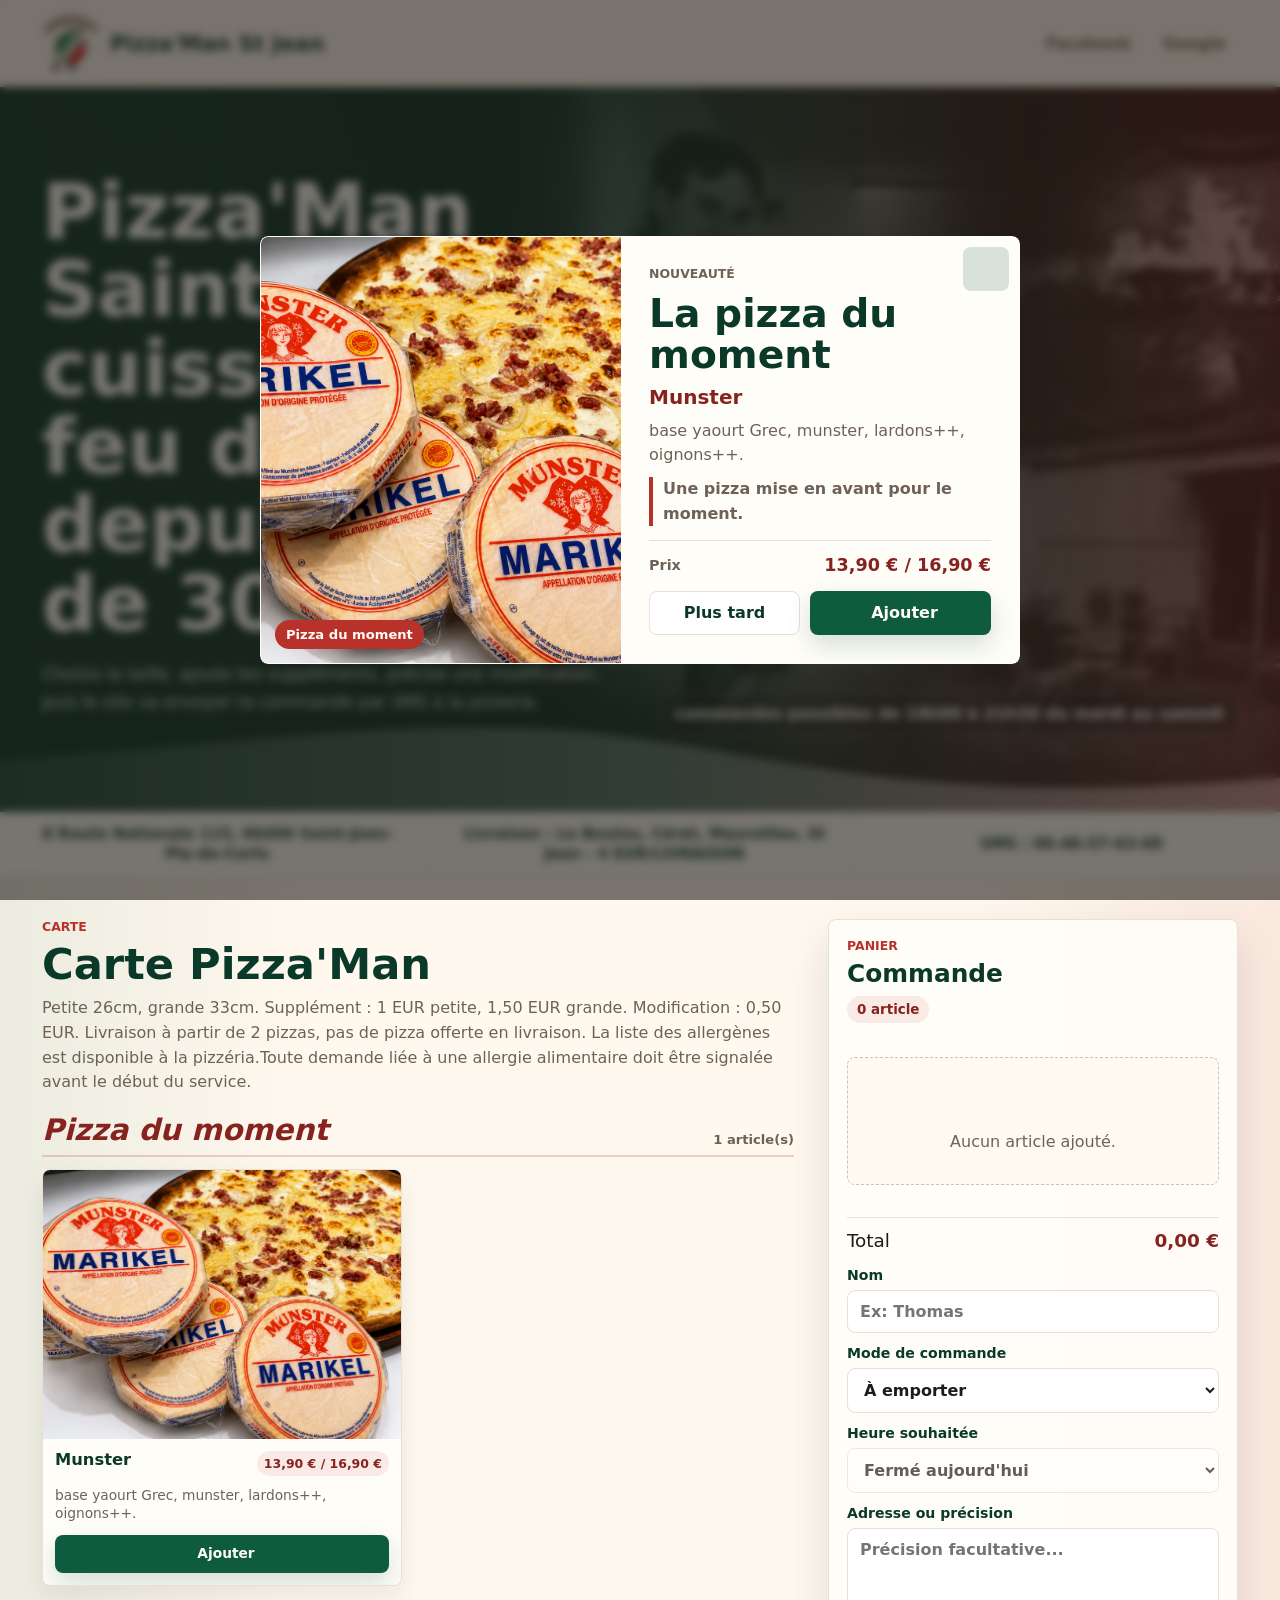
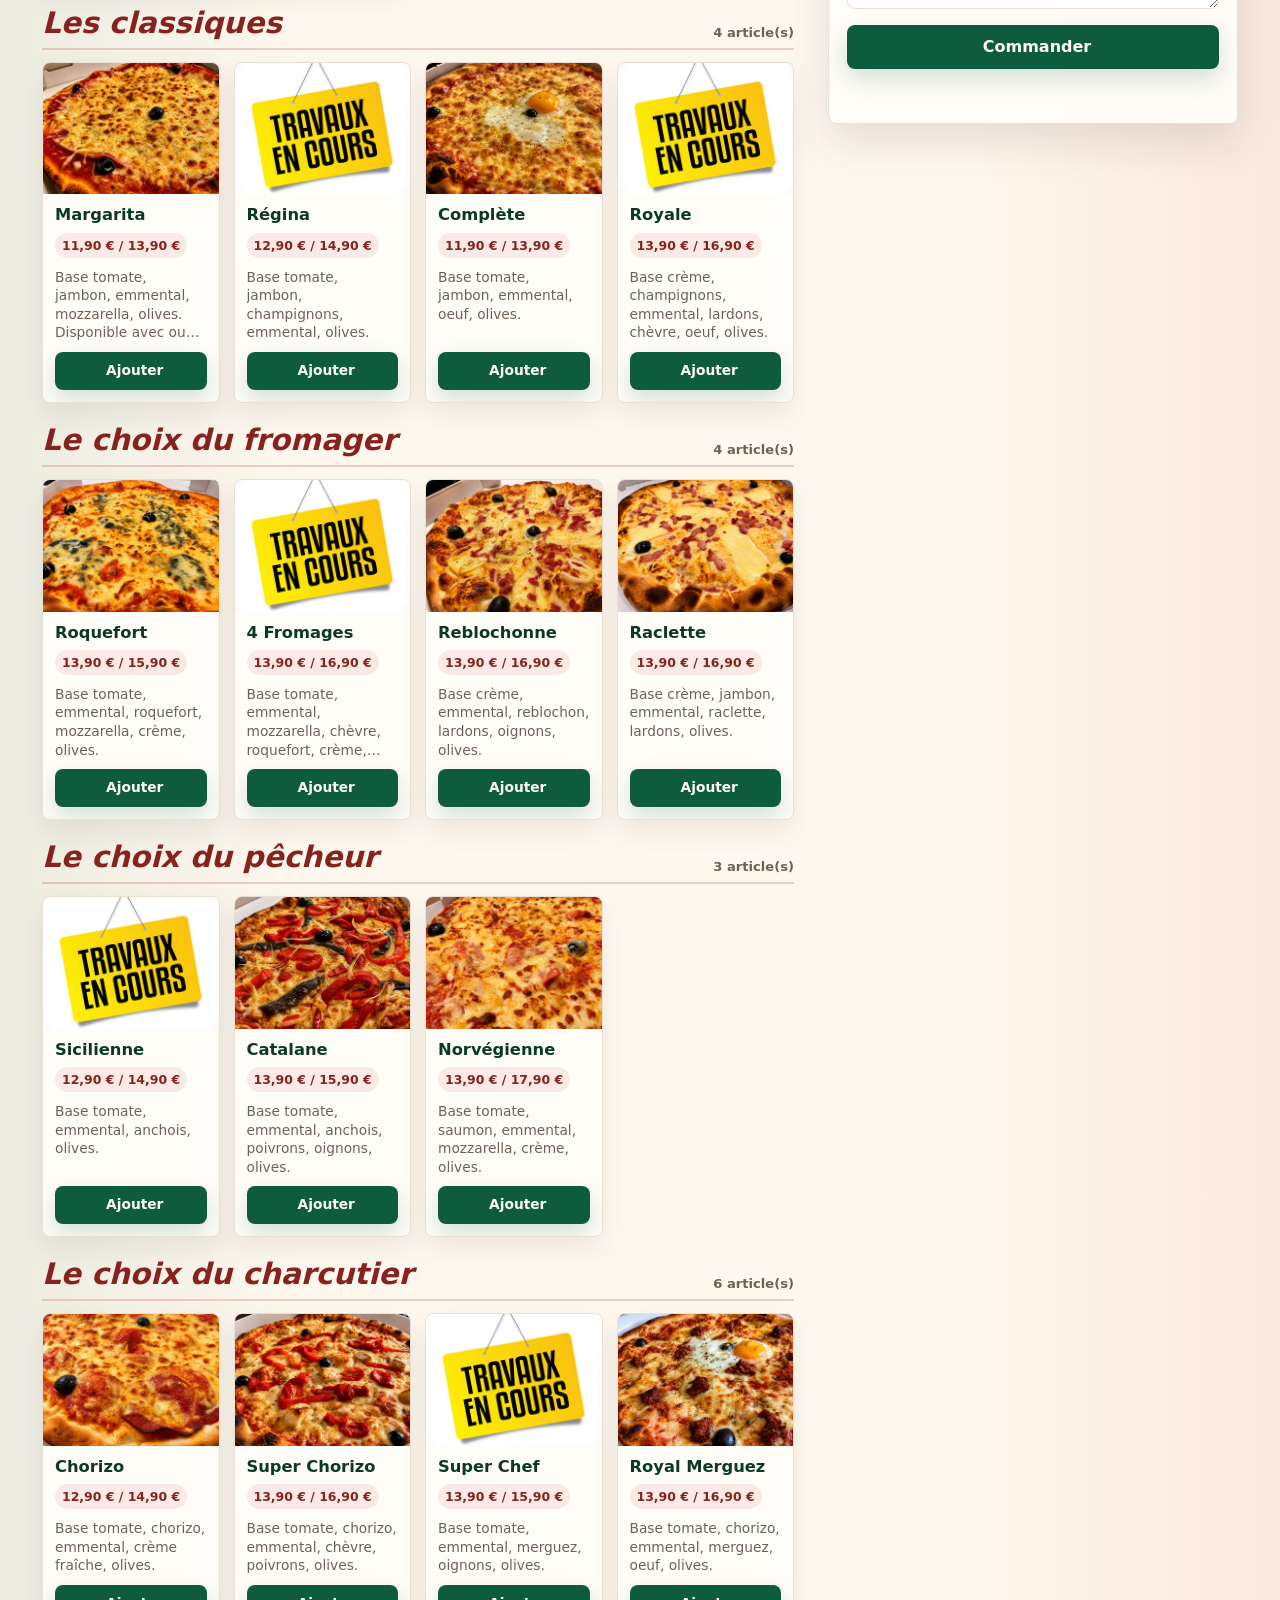
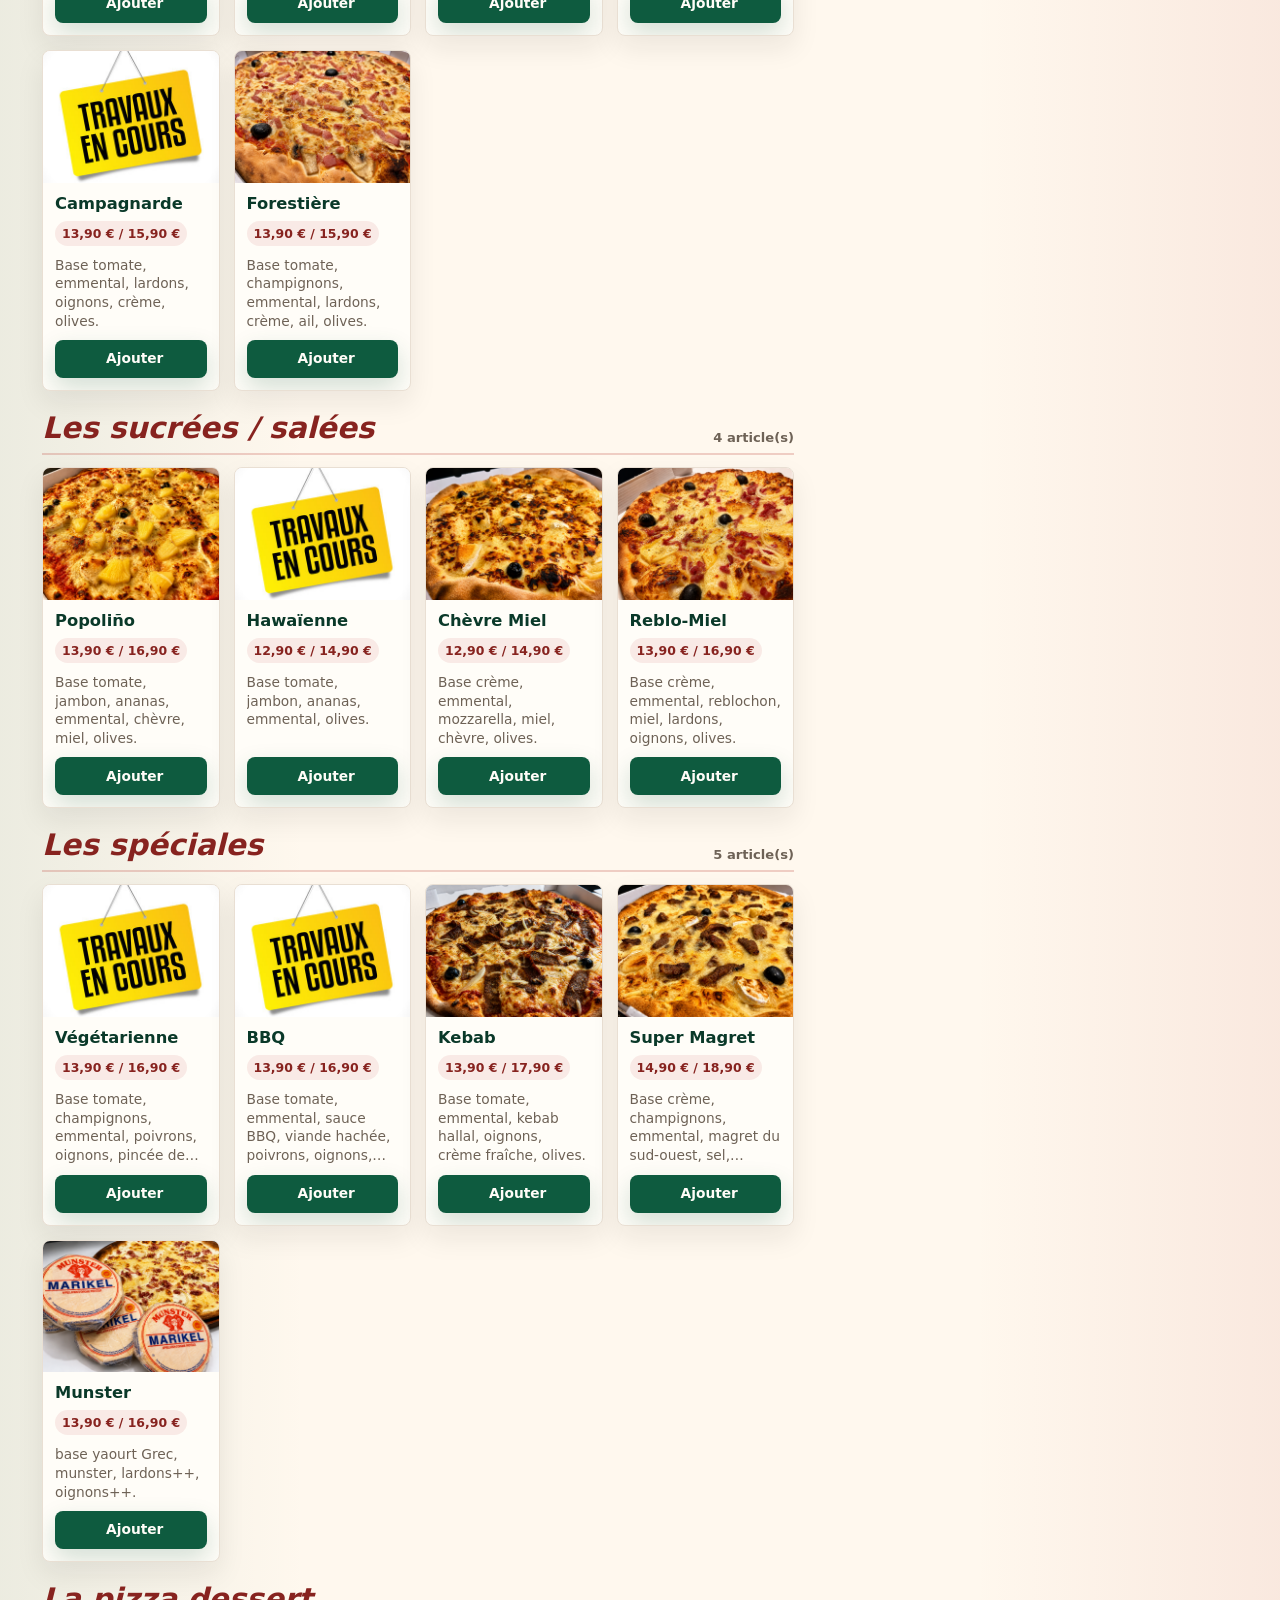
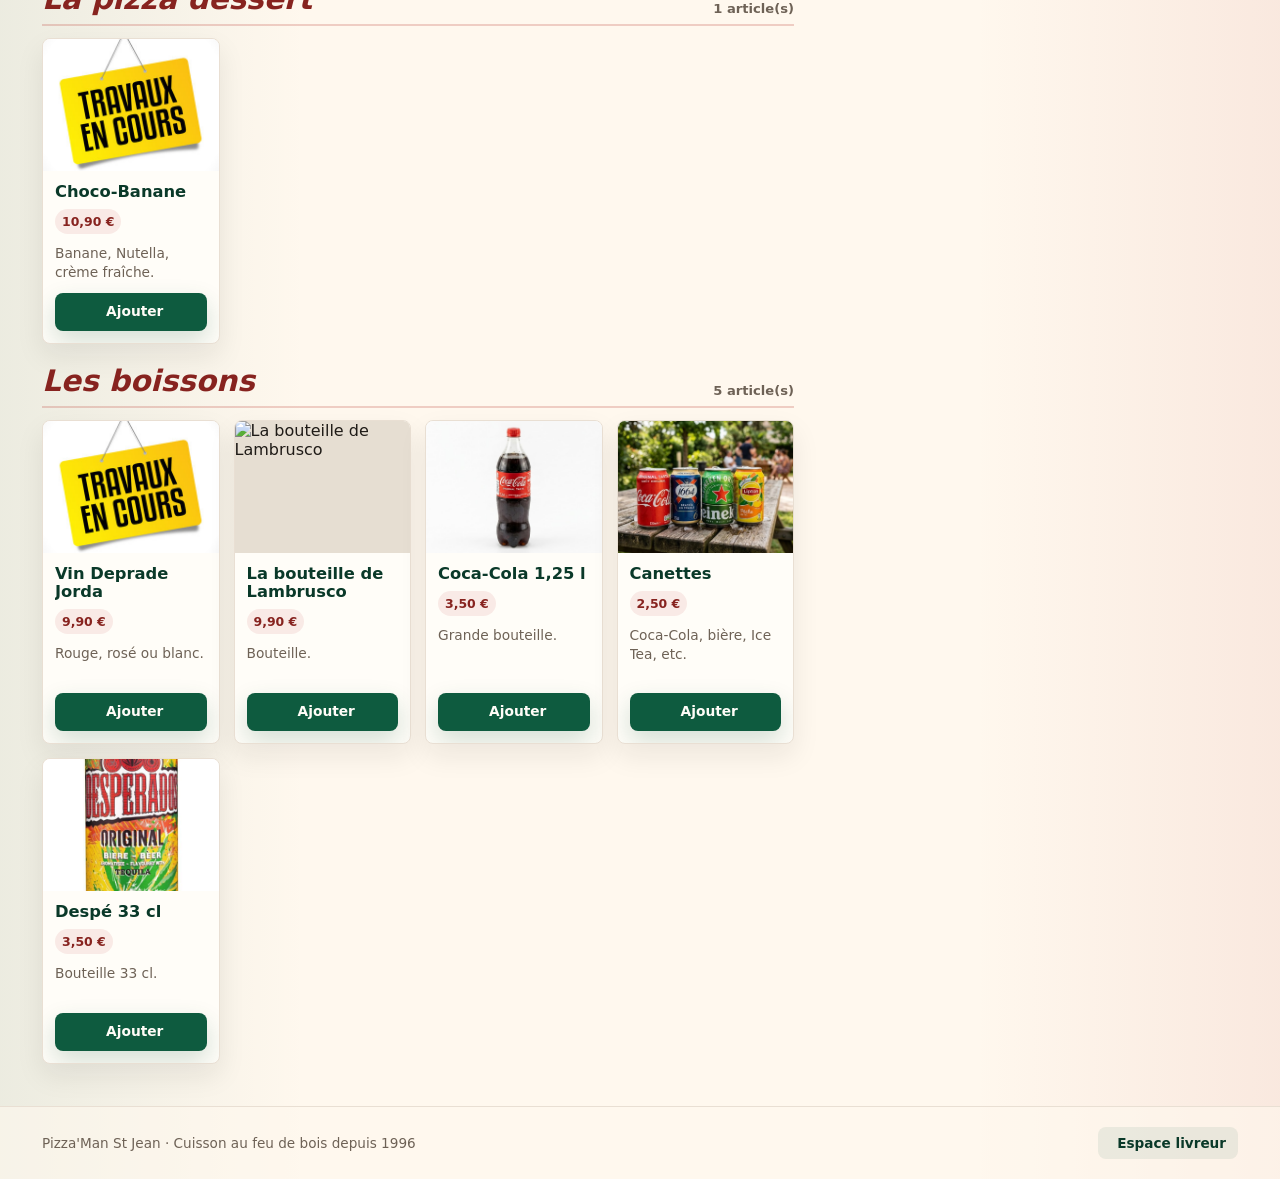
==== commit 58c5dc71: "Merge origin/main : suivi de livraison + pizza du moment Résout le conflit dans index.html en gardan" ====
--- a/index.html
+++ b/index.html
@@ -8,9 +8,11 @@
       name="description"
       content="Composez votre commande Pizza'Man, choisissez vos pizzas, ajoutez des suppléments et envoyez la commande à la pizzeria."
     />
-    <link rel="icon" href="assets/favicon.png" type="image/png" />
+    <link rel="icon" href="assets/pizzaman-logo-clean.png" type="image/png" />
     <link rel="stylesheet" href="styles.css" />
   </head>
+  
+  
   <body>
     <header class="site-header">
       <a class="brand" href="index.html" aria-label="Pizza'Man accueil">
@@ -22,20 +24,21 @@
         <a href="https://share.google/MiNwfMVDMd9wwK8vd" target="_blank" rel="noreferrer">Google</a>
       </nav>
     </header>
-
+    
+  <!-- PAGE ACCUEIL pizzaman-logo-clean-->  
+    
     <main>
       <section class="intro-band" aria-labelledby="page-title">
         <div class="intro-copy">
-          <p class="kicker">Cuisson au feu de bois - Depuis 1996</p>
-          <h1 id="page-title">Pizza'Man St Jean</h1>
+          <p class="kicker"></p>
+          <h1 id="page-title">Pizza'Man Saint Jean, cuisson au feu de bois depuis plus de 30 ans</h1>
           <p>
-            Choisis petite ou grande pizza, ajoute tes suppléments, précise une
-            modification, puis envoie la commande par SMS à la pizzeria.
+            Choisis la taille, ajoute tes suppléments, précise une
+            modification, puis le site va envoyer ta commande par SMS à la pizzeria.
           </p>
         </div>
-        <div class="intro-status" id="opening-status" aria-label="Statut pizzeria">
-          <span class="status-dot"></span>
-          <span id="opening-status-label">Mardi au samedi - 18h45 à 21h30</span>
+        <div class="intro-status" aria-label="Horaires de commande">
+          <span>commandes possibles de 18h00 à 21h30 du mardi au samedi</span>
         </div>
       </section>
 
@@ -46,7 +49,7 @@
         </div>
         <div>
           <i data-lucide="truck" aria-hidden="true"></i>
-          <span>Livraison : Le Boulou, Céret, Maureillas, St Jean - 4 EUR</span>
+          <span>Livraison : Le Boulou, Céret, Maureillas, St Jean - 4 EUR/LIVRAISON</span>
         </div>
         <a href="sms:+33646576369">
           <i data-lucide="message-square" aria-hidden="true"></i>
@@ -61,8 +64,8 @@
             <h2>Carte Pizza'Man</h2>
             <p class="section-note">
               Petite 26cm, grande 33cm. Supplément : 1 EUR petite, 1,50 EUR grande.
-              Modification : 0,20 EUR. Livraison à partir de 2 pizzas, pas de pizza
-              offerte en livraison.
+              Modification : 0,50 EUR. Livraison à partir de 2 pizzas, pas de pizza
+              offerte en livraison. La liste des allergènes est disponible à la pizzéria.Toute demande liée à une allergie alimentaire doit être signalée avant le début du service.
             </p>
           </div>
           <div class="menu-grid" id="menu-grid"></div>
@@ -137,6 +140,36 @@
         Espace livreur
       </a>
     </footer>
+
+    <dialog class="featured-dialog" id="featured-dialog" aria-labelledby="featured-title">
+      <article class="featured-card">
+        <button class="icon-button featured-close" id="featured-close" aria-label="Fermer" type="button">
+          <i data-lucide="x" aria-hidden="true"></i>
+        </button>
+        <div class="featured-media">
+          <img id="featured-image" alt="" />
+          <span id="featured-badge">Pizza du moment</span>
+        </div>
+        <div class="featured-content">
+          <p class="kicker">Nouveauté</p>
+          <h2 id="featured-title">La pizza du moment</h2>
+          <h3 id="featured-name"></h3>
+          <p id="featured-description"></p>
+          <p class="featured-note" id="featured-note"></p>
+          <div class="featured-price-row">
+            <span>Prix</span>
+            <strong id="featured-price"></strong>
+          </div>
+          <div class="featured-actions">
+            <button class="secondary-action" id="featured-dismiss" type="button">Plus tard</button>
+            <button class="primary-action" id="featured-add" type="button">
+              <i data-lucide="plus" aria-hidden="true"></i>
+              Ajouter
+            </button>
+          </div>
+        </div>
+      </article>
+    </dialog>
 
     <dialog class="confirm-dialog" id="confirm-dialog" aria-labelledby="confirm-title">
       <div class="confirm-card">
@@ -188,6 +221,15 @@
             <div class="segmented-control" id="size-control"></div>
           </fieldset>
 
+          <fieldset class="ham-field" id="ham-field" hidden>
+            <legend>Jambon</legend>
+            <div class="segmented-control" id="ham-control">
+              <button type="button" data-ham-option="with">Avec jambon</button>
+              <button type="button" data-ham-option="without">Sans jambon</button>
+            </div>
+            <p class="option-note">Ce choix est gratuit pour la Margarita.</p>
+          </fieldset>
+
           <details class="extras-details" id="extras-details">
             <summary id="extras-toggle">
               <span class="extras-toggle-label">Suppléments</span>
@@ -205,7 +247,7 @@
               rows="3"
               placeholder="Ex: sans olives, moins de fromage..."
             ></textarea>
-            <span class="option-note">Toute modification ajoute 0,20 EUR par pizza.</span>
+            <span class="option-note">Toute modification ajoute 0,50 EUR par pizza.</span>
           </label>
 
           <div class="quantity-row">
--- a/styles.css
+++ b/styles.css
@@ -134,7 +134,7 @@
   color: #fffdf8;
   background:
     linear-gradient(90deg, rgba(10, 57, 41, 0.92), rgba(10, 57, 41, 0.72), rgba(135, 35, 31, 0.52)),
-    url("https://images.unsplash.com/photo-1513104890138-7c749659a591?auto=format&fit=crop&w=1800&q=80")
+    url(assets/bandeau2.png)
       center / cover;
 }
 
@@ -173,7 +173,6 @@
 .intro-status {
   display: inline-flex;
   align-items: center;
-  gap: 9px;
   width: max-content;
   padding: 10px 13px;
   border: 1px solid rgba(255, 255, 255, 0.28);
@@ -210,24 +209,6 @@
 .business-strip svg {
   flex: 0 0 auto;
   color: var(--red);
-}
-
-.status-dot {
-  width: 9px;
-  height: 9px;
-  border-radius: 999px;
-  background: #45d483;
-  box-shadow: 0 0 0 5px rgba(69, 212, 131, 0.17);
-}
-
-.intro-status.is-closed .status-dot {
-  background: var(--red);
-  box-shadow: 0 0 0 5px rgba(184, 50, 43, 0.18);
-}
-
-.intro-status.is-open .status-dot {
-  background: #45d483;
-  box-shadow: 0 0 0 5px rgba(69, 212, 131, 0.17);
 }
 
 .order-layout {
@@ -312,7 +293,7 @@
 
 .category-grid {
   display: grid;
-  grid-template-columns: repeat(auto-fit, minmax(170px, 1fr));
+  grid-template-columns: repeat(auto-fill, minmax(170px, 1fr));
   gap: 14px;
 }
 
@@ -331,6 +312,9 @@
   min-width: 0;
 }
 
+/*
+  TAILLE DE L'IMAGE DANS LES PIZZAS
+*/
 .pizza-card img {
   width: 100%;
   aspect-ratio: 4 / 3;
@@ -340,7 +324,8 @@
 
 .pizza-card-body {
   display: grid;
-  align-content: start;
+  grid-template-rows: auto minmax(0, 1fr) auto;
+  align-content: stretch;
   gap: 10px;
   min-width: 0;
   padding: 12px;
@@ -388,7 +373,7 @@
   display: -webkit-box;
   overflow: hidden;
   -webkit-box-orient: vertical;
-  -webkit-line-clamp: 2;
+  -webkit-line-clamp: 4;
   margin: 0;
   min-height: 39px;
   color: var(--muted);
@@ -858,8 +843,139 @@
 }
 
 body:has(.pizza-dialog[open]) .bottom-bar,
+body:has(.featured-dialog[open]) .bottom-bar,
 body:has(.confirm-dialog[open]) .bottom-bar {
   visibility: hidden;
+}
+
+body:has(.featured-dialog[open]) {
+  overflow: hidden;
+}
+
+.featured-dialog {
+  width: min(760px, calc(100vw - 28px));
+  max-height: calc(100dvh - 28px);
+  border: 0;
+  border-radius: 8px;
+  padding: 0;
+  background: transparent;
+  overflow: hidden;
+}
+
+.featured-dialog::backdrop {
+  background: rgba(31, 27, 23, 0.6);
+  backdrop-filter: blur(4px);
+}
+
+.featured-card {
+  position: relative;
+  display: grid;
+  grid-template-columns: minmax(0, 0.95fr) minmax(0, 1.05fr);
+  max-height: calc(100dvh - 28px);
+  overflow: hidden;
+  border: 1px solid rgba(255, 255, 255, 0.32);
+  border-radius: 8px;
+  background: var(--paper);
+  box-shadow: var(--shadow);
+}
+
+.featured-close {
+  position: absolute;
+  top: 10px;
+  right: 10px;
+  z-index: 2;
+  background: rgba(255, 253, 248, 0.94);
+}
+
+.featured-media {
+  position: relative;
+  min-height: 100%;
+  background: #e6ded2;
+}
+
+.featured-media img {
+  width: 100%;
+  height: 100%;
+  min-height: 320px;
+  object-fit: cover;
+}
+
+.featured-media span {
+  position: absolute;
+  left: 14px;
+  bottom: 14px;
+  border-radius: 999px;
+  padding: 7px 11px;
+  color: #fffdf8;
+  background: var(--red);
+  font-size: 0.82rem;
+  font-weight: 850;
+}
+
+.featured-content {
+  display: grid;
+  align-content: center;
+  gap: 10px;
+  min-width: 0;
+  padding: clamp(18px, 3vw, 28px);
+}
+
+.featured-content h2,
+.featured-content h3,
+.featured-content p {
+  margin: 0;
+}
+
+.featured-content h2 {
+  color: var(--green-dark);
+  font-size: clamp(1.7rem, 3.6vw, 2.45rem);
+  line-height: 1.04;
+}
+
+.featured-content h3 {
+  color: var(--red-dark);
+  font-size: 1.25rem;
+  line-height: 1.15;
+}
+
+.featured-content p {
+  color: var(--muted);
+  line-height: 1.52;
+}
+
+.featured-note {
+  border-left: 4px solid var(--red);
+  padding-left: 10px;
+  font-weight: 800;
+}
+
+.featured-price-row {
+  display: flex;
+  align-items: center;
+  justify-content: space-between;
+  gap: 12px;
+  margin-top: 4px;
+  border-top: 1px solid var(--line);
+  padding-top: 14px;
+}
+
+.featured-price-row span {
+  color: var(--muted);
+  font-size: 0.9rem;
+  font-weight: 800;
+}
+
+.featured-price-row strong {
+  color: var(--red-dark);
+  font-size: 1.1rem;
+  white-space: nowrap;
+}
+
+.featured-actions {
+  display: grid;
+  grid-template-columns: 1fr 1.2fr;
+  gap: 10px;
+  margin-top: 6px;
 }
 
 .dialog-card {
@@ -1072,6 +1188,33 @@
     max-height: calc(100vh - 26px);
   }
 
+  .featured-card {
+    grid-template-columns: minmax(0, 1fr);
+  }
+
+  .featured-media img {
+    min-height: 160px;
+    max-height: 30dvh;
+  }
+
+  .featured-content {
+    align-content: start;
+    gap: 8px;
+    padding: 16px;
+  }
+
+  .featured-content h2 {
+    font-size: 1.55rem;
+  }
+
+  .featured-content h3 {
+    font-size: 1.08rem;
+  }
+
+  .featured-content p {
+    font-size: 0.9rem;
+  }
+
   .intro-status {
     justify-self: start;
   }
@@ -1151,6 +1294,13 @@
     grid-template-columns: minmax(0, 1fr);
   }
 
+  .featured-price-row {
+    align-items: flex-start;
+    flex-direction: column;
+    gap: 4px;
+    padding-top: 10px;
+  }
+
   .category-grid {
     grid-template-columns: repeat(2, minmax(0, 1fr));
     gap: 12px;
@@ -1180,6 +1330,11 @@
 }
 
 @media (min-width: 981px) {
+  .menu-category.is-featured .category-grid {
+    grid-template-columns: minmax(260px, 360px);
+    justify-content: start;
+  }
+
   .bottom-bar {
     display: none;
   }
